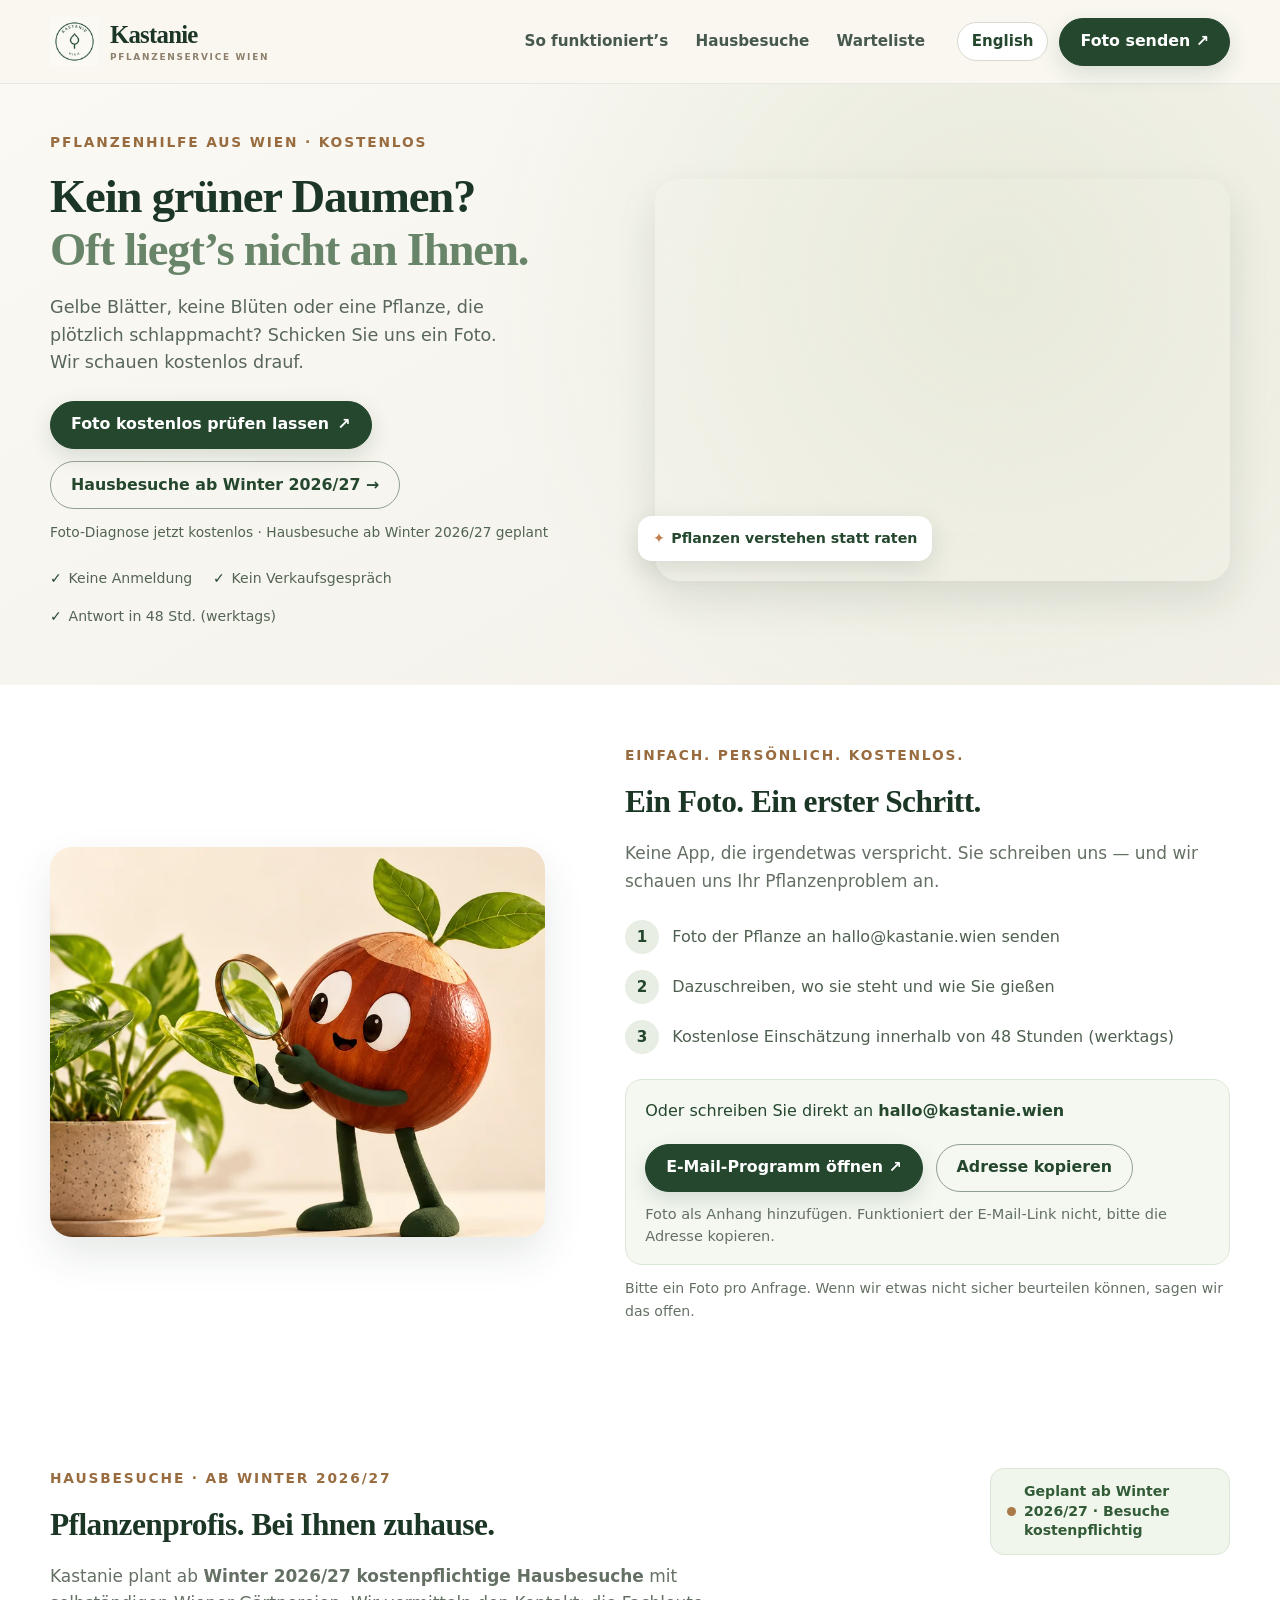
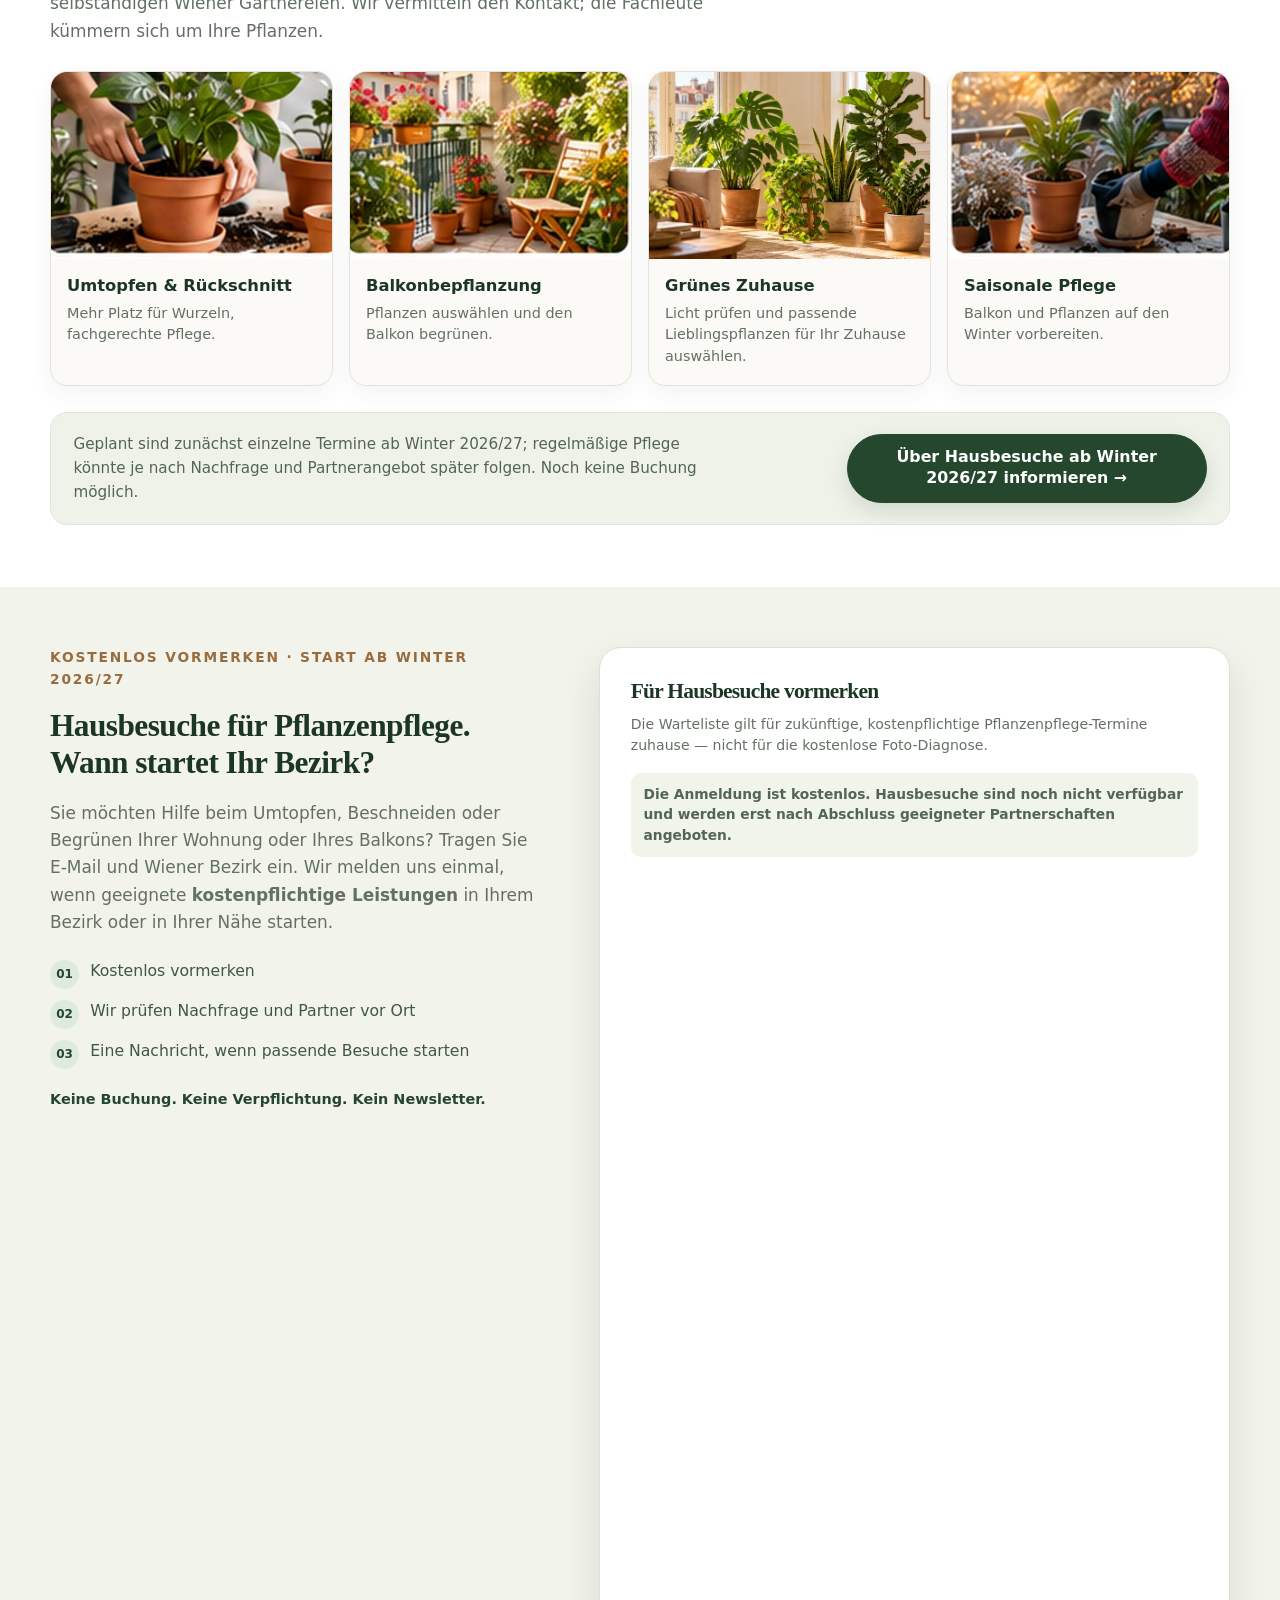
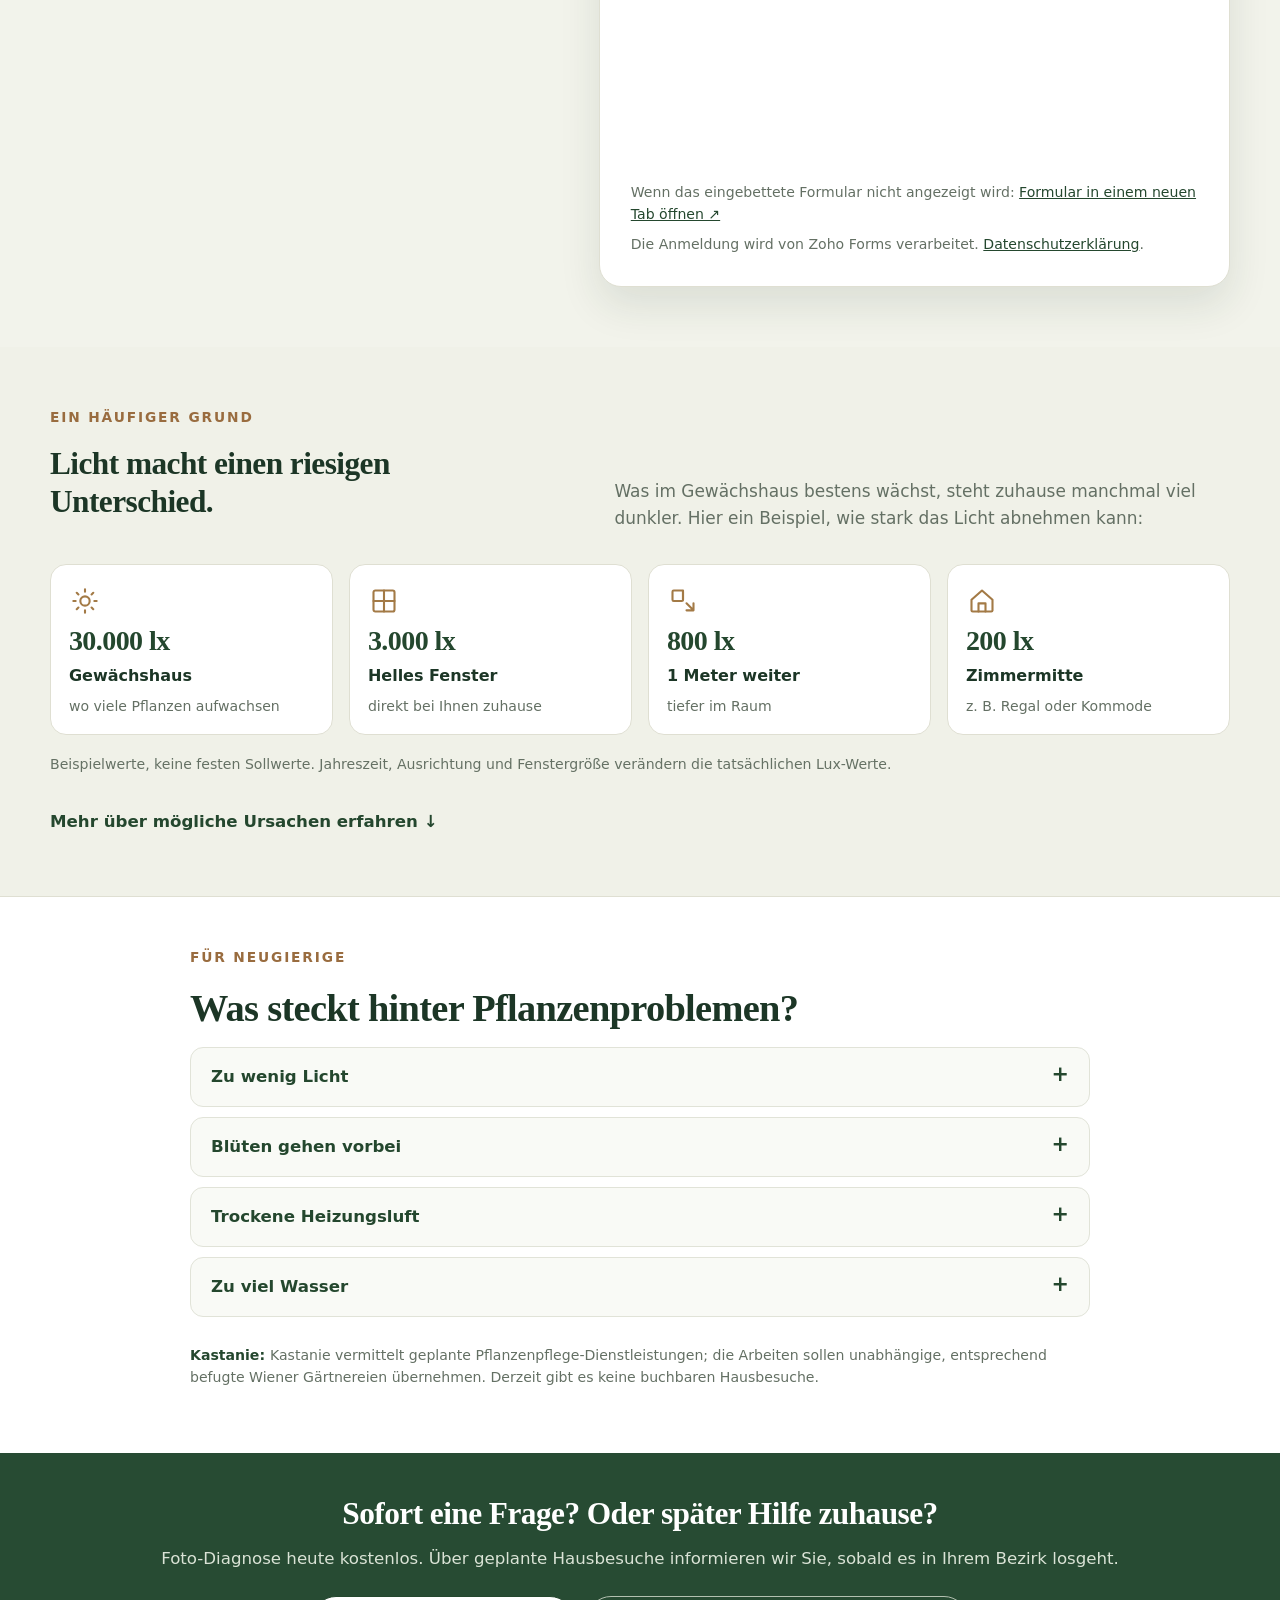
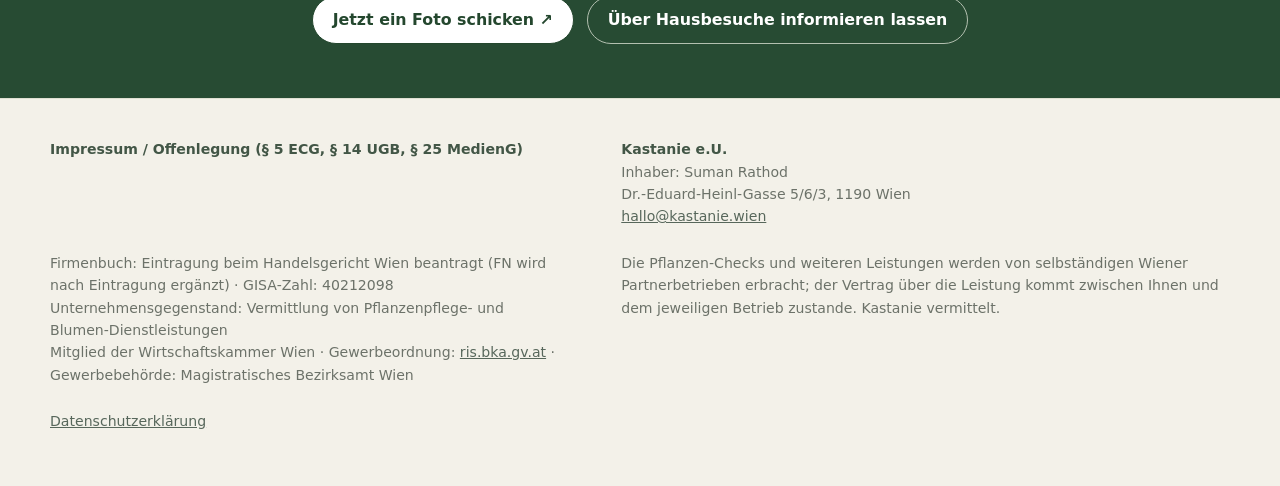
==== index.html @ 189d569b "winterplan updated design" ====
<!DOCTYPE html>

<html lang="de-AT"><head><meta charset="utf-8"/><meta content="width=device-width,initial-scale=1" name="viewport"/>
<title>Kastanie | Kostenlose Pflanzen-Foto-Diagnose in Wien</title><meta content="Pflanze macht Probleme? Schicken Sie uns ein Foto — wir helfen kostenlos weiter. Kastanie vermittelt künftig Pflanzenservices von Wiener Gärtnereien." name="description"/>
<link href="https://kastanie.wien/" rel="canonical"/>
<link href="https://kastanie.wien/" hreflang="de-AT" rel="alternate"/><link href="https://kastanie.wien/en.html" hreflang="en" rel="alternate"/>
<link href="https://kastanie.wien/en.html" hreflang="x-default" rel="alternate"/>
<link href="favicon.png" rel="icon" type="image/png"/><meta content="#24472e" name="theme-color"/>
<link as="image" href="img/peace-lily-hero.webp" rel="preload" type="image/webp"/>
<link href="assets/style.css" rel="stylesheet"/></head><body>
<a class="skip-link" href="#main">Zum Inhalt springen</a>
<header class="site-header"><div class="site-container header-inner">
<a aria-label="Kastanie" class="logo" href="index.html"><img alt="" height="49" src="mark.png" width="49"/><span class="logo-name">Kastanie<small>Pflanzenservice Wien</small></span></a>
<nav aria-label="Hauptnavigation" class="topnav"><a href="#ablauf">So funktioniert’s</a><a href="#hausbesuche">Hausbesuche</a><a href="#warteliste">Warteliste</a></nav>
<div class="header-end"><a aria-label="Switch language: English" class="language" href="en.html" hreflang="en" lang="en">English</a><a class="btn btn-primary header-cta" data-photo-cta="" href="#foto-kontakt">Foto senden ↗</a></div>
</div></header>
<main id="main">
<section aria-labelledby="main-heading" class="hero"><div class="site-container hero-grid">
<div><span class="eyebrow">Pflanzenhilfe aus Wien · Kostenlos</span><h1 id="main-heading">Kein grüner Daumen?<br/><em>Oft liegt’s nicht an Ihnen.</em></h1><p class="hero-lead">Gelbe Blätter, keine Blüten oder eine Pflanze, die plötzlich schlappmacht? Schicken Sie uns ein Foto. Wir schauen kostenlos drauf.</p>
<div class="cta-row"><a class="btn btn-primary" data-photo-cta="" href="#foto-kontakt">Foto kostenlos prüfen lassen <span aria-hidden="true">↗</span></a><a class="btn btn-outline" href="#hausbesuche">Hausbesuche ab Winter 2026/27 →</a></div><p class="hero-service-note">Foto-Diagnose jetzt kostenlos · Hausbesuche ab Winter 2026/27 geplant</p>
<ul class="trust"><li>Keine Anmeldung</li><li>Kein Verkaufsgespräch</li><li>Antwort in 48 Std. (werktags)</li></ul></div>
<div class="hero-photo"><picture><source media="(max-width:580px)" srcset="img/peace-lily-hero-mobile.webp"/><img alt="Kastanies 3D-Kastanienmaskottchen gießt ein blühendes Einblatt am hellen Wiener Fenster." decoding="async" fetchpriority="high" height="800" src="img/peace-lily-hero.webp" width="1600"/></picture><div class="image-tag">Pflanzen verstehen statt raten</div></div>
</div></section>
<section class="section diagnosis" id="ablauf"><div class="site-container diagnosis-grid">
<div class="diagnosis-photo"><img alt="3D-Kastanienmaskottchen betrachtet die Blätter einer Zimmerpflanze durch eine Lupe." decoding="async" height="622" loading="lazy" src="img/mascot-diagnosis-3d.webp" width="840"/></div>
<div><span class="eyebrow">Einfach. Persönlich. Kostenlos.</span><h2 class="section-title">Ein Foto. Ein erster Schritt.</h2><p class="section-lead">Keine App, die irgendetwas verspricht. Sie schreiben uns — und wir schauen uns Ihr Pflanzenproblem an.</p>
<div class="steps"><div class="step"><span class="step-num">1</span><p>Foto der Pflanze an hallo@kastanie.wien senden</p></div><div class="step"><span class="step-num">2</span><p>Dazuschreiben, wo sie steht und wie Sie gießen</p></div><div class="step"><span class="step-num">3</span><p>Kostenlose Einschätzung innerhalb von 48 Stunden (werktags)</p></div></div>
<div class="photo-contact-inline" id="foto-kontakt"><p class="photo-contact-text">Oder schreiben Sie direkt an <strong>hallo@kastanie.wien</strong></p><div class="cta-row"><a class="btn btn-primary" data-photo-cta="" href="#foto-kontakt">E-Mail-Programm öffnen ↗</a><button class="btn btn-outline" data-copy-email="" type="button">Adresse kopieren</button></div><p class="photo-contact-tip">Foto als Anhang hinzufügen. Funktioniert der E-Mail-Link nicht, bitte die Adresse kopieren.</p><p aria-live="polite" class="copy-feedback" data-copy-feedback="" role="status"></p></div><p class="diag-note">Bitte ein Foto pro Anfrage. Wenn wir etwas nicht sicher beurteilen können, sagen wir das offen.</p>
</div></div></section><section aria-labelledby="service-heading" class="section service-section" id="hausbesuche">
<div class="site-container">
<div class="service-heading-row">
<div class="service-intro"><span class="eyebrow">Hausbesuche · ab Winter 2026/27</span><h2 class="section-title" id="service-heading">Pflanzenprofis. Bei Ihnen zuhause.</h2><p class="section-lead">Kastanie plant ab <strong>Winter 2026/27 kostenpflichtige Hausbesuche</strong> mit selbständigen Wiener Gärtnereien. Wir vermitteln den Kontakt; die Fachleute kümmern sich um Ihre Pflanzen.</p></div>
<div class="service-status"><span aria-hidden="true" class="status-dot"></span>Geplant ab Winter 2026/27 · Besuche kostenpflichtig</div>
</div>
<div class="service-cards">
<article class="service-card"><img alt="Hände topfen eine gesunde Zimmerpflanze in einem Wohnraum um." decoding="async" height="416" loading="lazy" src="img/service-repotting.webp" width="640"/><div class="service-card-body"><h3>Umtopfen &amp; Rückschnitt</h3><p>Mehr Platz für Wurzeln, fachgerechte Pflege.</p></div></article><article class="service-card"><img alt="Begrünter Wiener Balkon mit Pflanzen und Sitzplatz." decoding="async" height="416" loading="lazy" src="img/service-balcony.webp" width="640"/><div class="service-card-body"><h3>Balkonbepflanzung</h3><p>Pflanzen auswählen und den Balkon begrünen.</p></div></article><article class="service-card"><img alt="Helles gemütliches Wohnzimmer mit Monstera, Pothos, Bogenhanf, Ficus lyrata und ZZ-Pflanze." decoding="async" height="416" loading="lazy" src="img/service-green-home.webp" width="640"/><div class="service-card-body"><h3>Grünes Zuhause</h3><p>Licht prüfen und passende Lieblingspflanzen für Ihr Zuhause auswählen.</p></div></article><article class="service-card"><img alt="Pflanzenpflege an einem herbstlichen Balkon." decoding="async" height="416" loading="lazy" src="img/service-winter-care.webp" width="640"/><div class="service-card-body"><h3>Saisonale Pflege</h3><p>Balkon und Pflanzen auf den Winter vorbereiten.</p></div></article></div><div class="service-foot"><p>Geplant sind zunächst einzelne Termine ab Winter 2026/27; regelmäßige Pflege könnte je nach Nachfrage und Partnerangebot später folgen. Noch keine Buchung möglich.</p><a class="btn btn-primary" href="#warteliste">Über Hausbesuche ab Winter 2026/27 informieren →</a></div></div></section><section class="section wait-section" id="warteliste"><div class="site-container wait-grid"><div class="wait-copy"><span class="eyebrow">Kostenlos vormerken · Start ab Winter 2026/27</span><h2 class="section-title">Hausbesuche für Pflanzenpflege. Wann startet Ihr Bezirk?</h2><p class="section-lead">Sie möchten Hilfe beim Umtopfen, Beschneiden oder Begrünen Ihrer Wohnung oder Ihres Balkons? Tragen Sie E-Mail und Wiener Bezirk ein. Wir melden uns einmal, wenn geeignete <strong>kostenpflichtige Leistungen</strong> in Ihrem Bezirk oder in Ihrer Nähe starten.</p><ol class="wait-steps"><li><span class="wait-step-number">01</span><span>Kostenlos vormerken</span></li><li><span class="wait-step-number">02</span><span>Wir prüfen Nachfrage und Partner vor Ort</span></li><li><span class="wait-step-number">03</span><span>Eine Nachricht, wenn passende Besuche starten</span></li></ol><p class="wait-no-spam">Keine Buchung. Keine Verpflichtung. Kein Newsletter.</p></div>
<div class="form-card"><h3>Für Hausbesuche vormerken</h3>
<div class="zoho-active" data-zoho-active="">
<p class="form-help">Die Warteliste gilt für zukünftige, kostenpflichtige Pflanzenpflege-Termine zuhause — nicht für die kostenlose Foto-Diagnose.</p>
<p class="form-note form-note-paid">Die Anmeldung ist kostenlos. Hausbesuche sind noch nicht verfügbar und werden erst nach Abschluss geeigneter Partnerschaften angeboten.</p><div class="zoho-iframe-shell" data-zoho-frame=""><iframe loading="lazy" referrerpolicy="strict-origin-when-cross-origin" src="https://forms.zohopublic.eu/hallokast1/form/KastanieWartelisteWien/formperma/Y16PPAMPomm_1EtuPi26yfxwoaAVOWhpRvHnIyIR1ns" style="width:100%;border:0;display:block;" title="Kastanie – Warteliste Wien"></iframe></div>
<p class="form-note">Wenn das eingebettete Formular nicht angezeigt wird: <a href="https://forms.zohopublic.eu/hallokast1/form/KastanieWartelisteWien/formperma/Y16PPAMPomm_1EtuPi26yfxwoaAVOWhpRvHnIyIR1ns" rel="noopener noreferrer" target="_blank">Formular in einem neuen Tab öffnen ↗</a></p>
<p class="form-note">Die Anmeldung wird von Zoho Forms verarbeitet. <a href="datenschutz.html">Datenschutzerklärung</a>.</p>
</div>
</div></div></section>
<section class="section light-section" id="licht"><div class="site-container"><div class="light-top"><div><span class="eyebrow">Ein häufiger Grund</span><h2 class="section-title">Licht macht einen riesigen Unterschied.</h2></div><p class="section-lead">Was im Gewächshaus bestens wächst, steht zuhause manchmal viel dunkler. Hier ein Beispiel, wie stark das Licht abnehmen kann:</p></div>
<div class="light-levels"><article class="light-level"><span aria-hidden="true" class="sun"><svg aria-hidden="true" fill="none" stroke="currentColor" stroke-linecap="round" stroke-linejoin="round" stroke-width="1.8" viewbox="0 0 24 24"><circle cx="12" cy="12" r="4"></circle><path d="M12 2v2m0 16v2M4.93 4.93l1.42 1.42m11.3 11.3 1.42 1.42M2 12h2m16 0h2M4.93 19.07l1.42-1.42m11.3-11.3 1.42-1.42"></path></svg></span><div class="level-num">30.000 lx</div><div class="level-name">Gewächshaus</div><p class="light-small">wo viele Pflanzen aufwachsen</p></article><article class="light-level"><span aria-hidden="true" class="sun"><svg aria-hidden="true" fill="none" stroke="currentColor" stroke-linecap="round" stroke-linejoin="round" stroke-width="1.8" viewbox="0 0 24 24"><rect height="18" rx="1.5" width="18" x="3" y="3"></rect><path d="M12 3v18M3 12h18"></path></svg></span><div class="level-num">3.000 lx</div><div class="level-name">Helles Fenster</div><p class="light-small">direkt bei Ihnen zuhause</p></article><article class="light-level"><span aria-hidden="true" class="sun"><svg aria-hidden="true" fill="none" stroke="currentColor" stroke-linecap="round" stroke-linejoin="round" stroke-width="1.8" viewbox="0 0 24 24"><rect height="9" rx="1" width="9" x="3" y="3"></rect><path d="M15 14l6 6m0-6v6h-6M12 3v8"></path></svg></span><div class="level-num">800 lx</div><div class="level-name">1 Meter weiter</div><p class="light-small">tiefer im Raum</p></article><article class="light-level"><span aria-hidden="true" class="sun"><svg aria-hidden="true" fill="none" stroke="currentColor" stroke-linecap="round" stroke-linejoin="round" stroke-width="1.8" viewbox="0 0 24 24"><path d="m3 11 9-8 9 8v9a1 1 0 0 1-1 1H4a1 1 0 0 1-1-1z"></path><path d="M9 21v-7h6v7"></path></svg></span><div class="level-num">200 lx</div><div class="level-name">Zimmermitte</div><p class="light-small">z. B. Regal oder Kommode</p></article></div><p class="explain">Beispielwerte, keine festen Sollwerte. Jahreszeit, Ausrichtung und Fenstergröße verändern die tatsächlichen Lux-Werte.</p><a class="light-more" href="#mehr">Mehr über mögliche Ursachen erfahren ↓</a></div></section>

<section class="more-section" id="mehr"><div class="site-container more-wrap"><span class="eyebrow">Für Neugierige</span><h2>Was steckt hinter Pflanzenproblemen?</h2><div class="accordions"><details><summary>Zu wenig Licht</summary><p>Unser Auge gleicht große Helligkeitsunterschiede aus. Pflanzen nicht. Schon etwas mehr Nähe zum Fenster kann helfen.</p></details><details><summary>Blüten gehen vorbei</summary><p>Pflanzen werden für den Verkauf oft bei optimalem Licht und guter Pflege kultiviert. Zuhause fehlen diese Bedingungen manchmal.</p></details><details><summary>Trockene Heizungsluft</summary><p>Warme, trockene Winterluft setzt empfindlichen Zimmerpflanzen zu. Abstand zur Heizung kann sinnvoll sein.</p></details><details><summary>Zu viel Wasser</summary><p>Weniger Wachstum bedeutet oft auch weniger Wasserbedarf. Prüfen Sie die Erde, statt nur nach Kalender zu gießen.</p></details></div><div class="about"><strong>Kastanie: </strong>Kastanie vermittelt geplante Pflanzenpflege-Dienstleistungen; die Arbeiten sollen unabhängige, entsprechend befugte Wiener Gärtnereien übernehmen. Derzeit gibt es keine buchbaren Hausbesuche.</div></div></section>
<section class="bottom-cta"><div class="site-container"><h2>Sofort eine Frage? Oder später Hilfe zuhause?</h2><p>Foto-Diagnose heute kostenlos. Über geplante Hausbesuche informieren wir Sie, sobald es in Ihrem Bezirk losgeht.</p><div class="cta-row"><a class="btn btn-light" data-photo-cta="" href="#foto-kontakt">Jetzt ein Foto schicken ↗</a><a class="btn btn-outline" href="#warteliste">Über Hausbesuche informieren lassen</a></div></div></section>
</main>
<dialog aria-describedby="photo-dialog-description" aria-labelledby="photo-dialog-title" class="photo-dialog" data-copy-failure="Bitte markieren und kopieren Sie die E-Mail-Adresse oben." data-copy-success="Adresse kopiert — bitte in Ihr E-Mail-Programm einfügen." id="photo-dialog">
<div class="photo-dialog-head">
<h2 id="photo-dialog-title">Pflanzenfoto senden</h2>
<button aria-label="Schließen" class="dialog-close" data-close-photo="" type="button">×</button>
</div>
<p id="photo-dialog-description">Schicken Sie uns ein Foto Ihrer Pflanze. Beschreiben Sie kurz, wo sie steht, wie oft Sie gießen und seit wann das Problem besteht.</p>
<div class="email-address"><span>hallo@kastanie.wien</span></div>
<div class="dialog-actions">
<a class="btn btn-primary" href="mailto:hallo@kastanie.wien?subject=Pflanzen-Foto-Diagnose&amp;body=Hallo%20Kastanie!%0A%0AHier%20ist%20ein%20Foto%20meiner%20Pflanze.%0A%0AStandort:%0AGie%C3%9Fverhalten:%0AProblem%20seit:%0A">E-Mail-Programm öffnen ↗</a>
<button class="btn btn-outline" data-copy-email="" type="button">Adresse kopieren</button>
</div>
<p aria-live="polite" class="copy-feedback" data-copy-feedback="" role="status"></p>
<p class="photo-dialog-note">Bitte fügen Sie das Foto selbst als Anhang hinzu. Wenn sich kein E-Mail-Programm öffnet, kopieren Sie die Adresse und schreiben Sie uns über Ihren gewohnten E-Mail-Dienst.</p>
</dialog>
<footer class="foot" id="impressum">
<div class="wrap">
<p><strong>Impressum / Offenlegung (§ 5 ECG, § 14 UGB, § 25 MedienG)</strong></p>
<p><strong>Kastanie e.U.</strong><br/>
    Inhaber: Suman Rathod<br>
    Dr.-Eduard-Heinl-Gasse 5/6/3, 1190 Wien<br/>
<a href="mailto:hallo@kastanie.wien">hallo@kastanie.wien</a></br></p>
<p>Firmenbuch: Eintragung beim Handelsgericht Wien beantragt (FN wird nach Eintragung ergänzt) · GISA-Zahl: 40212098<br/>
    Unternehmensgegenstand: Vermittlung von Pflanzenpflege- und Blumen-Dienstleistungen<br/>
    Mitglied der Wirtschaftskammer Wien · Gewerbeordnung: <a href="https://www.ris.bka.gv.at" rel="noopener">ris.bka.gv.at</a> · Gewerbebehörde: Magistratisches Bezirksamt Wien</p>
<p>Die Pflanzen-Checks und weiteren Leistungen werden von selbständigen Wiener Partnerbetrieben erbracht; der Vertrag über die Leistung kommt zwischen Ihnen und dem jeweiligen Betrieb zustande. Kastanie vermittelt.</p>
<p><a href="datenschutz.html">Datenschutzerklärung</a></p>
</div>
</footer>
<script defer="" src="assets/site.js"></script></body></html>
---- assets/style.css ----
/* Kastanie: purposeful, lightweight bilingual landing page */
:root{--paper:#f9f7f0;--cream:#f1eee4;--forest:#24472e;--dark:#1c3626;--ink:#29362b;--muted:#647064;--rust:#c78b52;--line:#dfdfd2;--soft:#e9eedd;--white:#fff;--radius:22px;--shadow:0 18px 42px rgba(31,57,38,.11)}
*{box-sizing:border-box}html{scroll-behavior:smooth;-webkit-text-size-adjust:100%}body{margin:0;background:var(--paper);color:var(--ink);font-family:system-ui,-apple-system,"Segoe UI",sans-serif;line-height:1.57;font-size:16px;-webkit-font-smoothing:antialiased}img{display:block;max-width:100%;height:auto}a{color:var(--forest)}button,input,select{font:inherit}button{cursor:pointer}h1,h2,h3{font-family:Georgia,'Times New Roman',serif;color:var(--dark);line-height:1.11;letter-spacing:-.035em;font-weight:600;margin:0}h1{font-size:clamp(2.7rem,5vw,4.75rem)}h2{font-size:clamp(2.05rem,3.15vw,3.05rem)}h3{font-size:1.28rem}p{margin:0 0 1rem}.site-container{width:min(1180px,calc(100% - 48px));margin:auto}.content-narrow{max-width:760px}.eyebrow{display:block;color:#996c3f;font-size:.77rem;font-weight:800;text-transform:uppercase;letter-spacing:.17em;margin-bottom:1rem}.soft-text{color:var(--muted)}.large-text{font-size:1.15rem;line-height:1.6}.mini{font-size:.85rem;color:var(--muted)}.quiet-highlight{font-weight:700;color:var(--forest)}
.site-header{position:sticky;top:0;z-index:30;background:rgba(249,247,240,.96);backdrop-filter:blur(18px);border-bottom:1px solid rgba(36,71,46,.08)}.header-inner{height:83px;display:flex;align-items:center;gap:2rem;justify-content:space-between}.logo{display:flex;gap:.68rem;align-items:center;text-decoration:none;flex-shrink:0}.logo img{width:49px;height:49px;object-fit:contain}.logo-name{font:600 1.55rem Georgia,serif;color:var(--dark);letter-spacing:-.03em}.logo-name small{display:block;font:700 .56rem system-ui,sans-serif;text-transform:uppercase;letter-spacing:.19em;color:#8d806c;margin-top:3px}.topnav{display:flex;gap:1.7rem;align-items:center;margin-left:auto}.topnav a{text-decoration:none;color:#47594c;font-size:.88rem;font-weight:650}.topnav a:hover{text-decoration:underline}.header-end{display:flex;align-items:center;gap:.7rem}.language{border:1px solid #d9d9cf;background:#fff;border-radius:999px;text-decoration:none;font-size:.86rem;min-height:39px;display:inline-flex;align-items:center;padding:0 .86rem;color:var(--forest);font-weight:700}.header-cta{font-size:.84rem;min-height:39px;padding:.52rem 1.03rem}
.btn{border-radius:999px;display:inline-flex;align-items:center;justify-content:center;text-decoration:none;font-weight:750;border:1px solid var(--forest);gap:.52rem;min-height:54px;padding:.88rem 1.46rem;transition:background .16s ease,transform .16s ease,color .16s ease}.btn:hover{transform:translateY(-2px)}.btn-primary{background:var(--forest);color:#fff;box-shadow:0 8px 21px rgba(36,71,46,.15)}.btn-primary:hover{background:#173620;color:#fff}.btn-light{background:#fff;color:var(--forest)}.btn-light:hover{background:var(--soft)}.btn-outline{background:transparent;color:var(--forest);border-color:#91a08e}.btn-outline:hover{background:#e9eee4}.cta-row{display:flex;gap:.8rem;flex-wrap:wrap;align-items:center}
.hero{padding:53px 0 68px;overflow:hidden;background:radial-gradient(circle at 78% 32%,#e8eadb 0%,transparent 48%),linear-gradient(150deg,#faf9f4,#f2f0e8)}.hero-grid{display:grid;grid-template-columns:1fr 1.09fr;gap:4.3rem;align-items:center}.hero h1{max-width:610px}.hero h1 em{font-style:normal;color:#698569}.hero-lead{font-size:1.16rem;color:#58665b;max-width:495px;margin:1.35rem 0 1.7rem;line-height:1.65}.trust{display:flex;flex-wrap:wrap;gap:1rem 1.3rem;margin:1.45rem 0 0;padding:0;list-style:none;font-size:.88rem;color:#546454}.trust li::before{content:'✓';font-weight:800;color:var(--forest);margin-right:.42rem}.hero-photo{position:relative}.hero-photo img{width:100%;aspect-ratio:1.15;object-fit:cover;object-position:64% center;border-radius:24px;box-shadow:var(--shadow)}.image-tag{position:absolute;bottom:20px;left:-17px;max-width:295px;border-radius:14px;padding:11px 15px;background:#fff;color:var(--forest);box-shadow:0 8px 24px rgba(31,57,38,.13);font-weight:750;font-size:.89rem}.image-tag::before{content:'✦';color:#c0804f;margin-right:.4rem}
.section{padding:72px 0;scroll-margin-top:90px}.section-title{max-width:670px;margin-bottom:1.2rem}.section-lead{max-width:710px;color:var(--muted);font-size:1.08rem}.diagnosis{background:#fff}.diagnosis-grid{display:grid;grid-template-columns:.9fr 1.1fr;align-items:center;gap:5rem}.diagnosis-photo img{width:100%;aspect-ratio:1.27;object-fit:cover;border-radius:22px;box-shadow:var(--shadow)}.steps{margin:1.55rem 0;display:grid;gap:1rem}.step{display:flex;align-items:flex-start;gap:.83rem}.step-num{width:34px;height:34px;flex:0 0 34px;border-radius:50%;background:#e8eee3;color:var(--forest);display:flex;justify-content:center;align-items:center;font-size:.95rem;font-weight:800}.step p{margin:4px 0 0;color:#4f6050}.diagnosis .cta-row{margin-top:1.3rem}.diag-note{margin-top:.75rem;color:var(--muted);font-size:.87rem}
.light-section{background:#f0f1e8}.light-top{display:grid;grid-template-columns:.9fr 1.1fr;gap:3.8rem;align-items:end}.light-top .section-title{margin-bottom:.75rem}.light-top .section-lead{margin:0}.light-levels{display:grid;grid-template-columns:repeat(4,minmax(0,1fr));gap:1rem;margin-top:2rem}.light-level{background:#fff;border:1px solid #dfdfd2;border-radius:16px;padding:1.22rem 1.12rem 1.05rem;min-width:0}.light-level .sun{font-size:1.3rem;color:#af8449;display:block;margin-bottom:.5rem}.level-num{font:600 clamp(1.15rem,2.3vw,1.75rem) Georgia,serif;letter-spacing:-.02em;color:var(--forest)}.level-name{font-weight:800;color:var(--dark);font-size:.94rem;margin-top:.4rem}.light-small{font-size:.82rem;color:var(--muted);margin:.38rem 0 0}.explain{margin-top:1.15rem;font-size:.88rem;color:#657164}.light-more{margin-top:1.1rem;color:var(--forest);font-weight:750;text-decoration:none;display:inline-block}.light-more:hover{text-decoration:underline}
.wait-section{background:var(--paper)}.wait-grid{display:grid;grid-template-columns:.9fr 1.1fr;gap:4.2rem;align-items:center}.wait-copy .section-title{margin-bottom:1.1rem}.no-spam{display:flex;gap:.68rem;align-items:flex-start;margin-top:1.5rem;color:var(--forest);font-size:.91rem;font-weight:650}.no-spam span{font-size:1.4rem;line-height:1}.form-card{padding:31px;background:#fff;border:1px solid var(--line);border-radius:22px;box-shadow:var(--shadow)}.form-card h3{font:600 1.34rem Georgia,serif;margin-bottom:1.35rem}.field{margin-bottom:1.05rem}.field label{display:block;font-size:.87rem;font-weight:750;color:#354c39;margin-bottom:.35rem}.field input,.field select{width:100%;height:49px;border:1px solid #cbd4c7;border-radius:10px;background:#fff;padding:0 13px;color:var(--ink)}.field input:focus,.field select:focus{outline:2px solid #658c6c;outline-offset:2px}.form-row{display:grid;grid-template-columns:1fr 1fr;gap:.75rem}.form-card .btn{width:100%;margin-top:.5rem}.form-note{font-size:.79rem;color:var(--muted);line-height:1.5;margin-top:.85rem;margin-bottom:0}.form-note a{color:var(--forest)}
.more-section{padding:50px 0 64px;background:#fff;border-top:1px solid var(--line)}.more-wrap{max-width:900px;margin:0 auto}.more-section h2{font-size:clamp(1.8rem,3vw,2.5rem);margin-bottom:1rem}.accordions{display:grid;gap:.6rem}.accordions details{border:1px solid #e1e3d8;border-radius:13px;background:#f9faf6}.accordions summary{cursor:pointer;padding:1rem 1.25rem;font-weight:750;color:var(--forest);list-style:none;display:flex;justify-content:space-between;gap:1rem}.accordions summary::after{content:'+';font-size:1.3rem;line-height:1}.accordions details[open] summary::after{content:'−'}.accordions summary::-webkit-details-marker{display:none}.accordions details p{padding:0 1.25rem 1.15rem;color:var(--muted);margin:0}.about{margin-top:1.65rem;color:var(--muted);font-size:.94rem}.about strong{color:var(--forest)}.bottom-cta{text-align:center;padding:42px 0 54px;background:#274b33;color:#fff}.bottom-cta h2{color:#fff;font-size:clamp(1.8rem,2.8vw,2.8rem)}.bottom-cta p{color:#dae3d6;margin:.85rem 0 1.5rem}.bottom-cta .cta-row{justify-content:center}.bottom-cta .btn-light{background:#fff;color:var(--forest)}.bottom-cta .btn-outline{color:#fff;border-color:#b3c0b0}
.foot{background:#f3f1e9;border-top:1px solid var(--line);padding:35px 0 50px;color:#6c7269;font-size:.78rem}.foot .wrap{width:min(1180px,calc(100% - 48px));margin:auto;display:grid;grid-template-columns:1fr 1.2fr;gap:1rem 4rem}.foot p{margin:.25rem 0}.foot a{color:#57675b}.foot strong{color:#425646}.legal-min{font-size:.76rem;color:#667164}.foot-main{grid-column:1/-1}
.skip-link{position:absolute;left:-9999px;top:8px;background:#fff;padding:10px 15px;z-index:50}.skip-link:focus{left:8px}
@media(max-width:1050px){.hero-grid{gap:2.1rem}.diagnosis-grid{gap:2.5rem}.wait-grid{gap:2.4rem}.topnav{gap:.8rem}}
@media(max-width:780px){.topnav{display:none}.hero-grid,.diagnosis-grid,.light-top,.wait-grid{grid-template-columns:1fr}.hero{padding:38px 0 52px}.hero h1{font-size:clamp(2.45rem,7vw,3.65rem)}.hero-photo{max-width:700px}.hero-photo img{aspect-ratio:1.4}.image-tag{left:14px}.diagnosis-photo{max-width:720px}.diagnosis-grid{gap:2.2rem}.light-top{gap:.2rem}.wait-grid{gap:1.3rem}.section{padding:57px 0}.light-levels{grid-template-columns:repeat(2,minmax(0,1fr))}.foot .wrap{grid-template-columns:1fr}}
@media(max-width:520px){.site-container{width:calc(100% - 32px)}.header-inner{height:71px}.logo img{width:42px;height:42px}.logo-name{font-size:1.42rem}.logo-name small{font-size:.46rem}.header-cta{display:none}.header-end{gap:.3rem}.hero-lead{font-size:1.07rem}.hero-photo img{aspect-ratio:1.06}.hero .btn{width:100%}.hero .cta-row{display:grid}.trust{gap:.55rem}.image-tag{font-size:.75rem;bottom:13px;max-width:220px;padding:8px 10px}.light-level{padding:1rem .85rem}.level-num{font-size:1.38rem}.form-card{padding:22px}.form-row{grid-template-columns:1fr}.bottom-cta .cta-row{display:grid;padding:0 20px}.bottom-cta .btn{width:100%}.section{padding:46px 0}}
@media(prefers-reduced-motion:reduce){html{scroll-behavior:auto}.btn{transition:none}.btn:hover{transform:none}}

/* Zoho Forms integration: the provider owns fields and consent capture. */
.zoho-active[hidden],.zoho-pending[hidden]{display:none!important}
.form-help{font-size:.91rem;color:var(--muted);line-height:1.5;margin:-.35rem 0 1.05rem}
.zoho-iframe-shell{width:100%;min-height:900px;border-radius:14px;overflow:hidden;background:#fff}
.zoho-iframe-shell iframe{display:block;border:0;width:100%;height:900px;min-height:900px;background:#fff}
.zoho-active .form-note{margin-top:.6rem}
@media(max-width:780px){.zoho-iframe-shell{min-height:1080px}.zoho-iframe-shell iframe{height:1080px;min-height:1080px}}

/* 2026-10: clearer type scale + reliable photo contact flow. */
:root{--type-body:1.04rem;--type-h1:clamp(2.2rem,3.65vw,3.5rem);--type-h2:clamp(1.7rem,2.45vw,2.35rem)}
body{font-size:var(--type-body);line-height:1.59}
h1{font-size:var(--type-h1);line-height:1.13;letter-spacing:-.026em}
h2{font-size:var(--type-h2);line-height:1.2;letter-spacing:-.018em}
h3{font-size:1.24rem;line-height:1.26}
.topnav a{font-size:.95rem}.language{font-size:.94rem}
.eyebrow{font-size:.86rem;letter-spacing:.135em;font-weight:750}
.hero{padding:48px 0 58px}
.hero-grid{gap:3.25rem;grid-template-columns:1fr 1.04fr}
.hero h1{max-width:560px}
.hero-lead{font-size:1.1rem;line-height:1.56;margin:1.18rem 0 1.5rem;max-width:470px}
.hero-photo img{aspect-ratio:1.43;object-position:66% center}
.header-cta{font-size:.91rem}
.btn{font-size:.99rem;line-height:1.32;min-height:48px;padding:.78rem 1.25rem}
.trust,.no-spam,.light-small,.explain,.diag-note,.form-note,.form-help,.about,.foot,.legal-min,.mini{font-size:max(.88rem, 14px)}
.section{padding:60px 0}
.section-lead{font-size:1.06rem;line-height:1.62}
.light-level .level-name,.step p{font-size:1rem}
.light-more,.topnav a{font-weight:650}
.bottom-cta h2{font-size:var(--type-h2)}
.photo-contact-inline{scroll-margin-top:115px;padding:1.12rem 1.2rem;background:#f5f8f1;border:1px solid #dbe7d8;border-radius:17px;margin-top:1.3rem}
.photo-contact-text{margin:0 0:.75rem;color:var(--forest);font-size:1rem;overflow-wrap:anywhere}
.photo-contact-inline .btn{min-height:44px}
.photo-contact-tip{font-size:.91rem;line-height:1.5;color:var(--muted);margin:.7rem 0 0}
.copy-feedback{font-size:.93rem;font-weight:650;color:var(--forest);margin:.55rem 0 0;min-height:0}
.copy-feedback:empty{display:none}
.photo-dialog{width:min(92vw,520px);max-height:calc(100dvh - 30px);overflow-y:auto;padding:1.65rem;border:1px solid #d4e0d0;border-radius:22px;background:#fff;box-shadow:0 25px 80px rgba(22,49,31,.25);color:var(--ink)}
.photo-dialog::backdrop{background:rgba(20,39,25,.58);backdrop-filter:blur(2px)}
.photo-dialog-head{display:flex;justify-content:space-between;align-items:flex-start;gap:1rem}
.photo-dialog h2{font-size:clamp(1.55rem,2.8vw,2rem);line-height:1.2;margin:0 0 .7rem}
.dialog-close{border:1px solid #dce3d9;background:#f5f6f1;border-radius:50%;font-size:1.6rem;width:40px;height:40px;flex-shrink:0;color:var(--forest);cursor:pointer;line-height:1}
.photo-dialog p{color:var(--muted);line-height:1.54}
.email-address{background:#f2f6ee;border:1px solid #dce6d8;border-radius:12px;padding:.9rem 1rem;margin:1rem 0;font-size:1.12rem;font-weight:700;color:var(--forest);overflow-wrap:anywhere}
.dialog-actions{display:flex;flex-wrap:wrap;gap:.7rem}
.photo-dialog .photo-dialog-note{font-size:.91rem;margin:.95rem 0 0}
button:focus-visible,a:focus-visible{outline:3px solid #c8874a;outline-offset:3px}
@media(max-width:780px){.hero-grid{grid-template-columns:1fr;gap:2rem}.hero h1{font-size:clamp(2.1rem,5.6vw,3rem)}.hero-photo img{aspect-ratio:1.45;object-position:60% center}.section{padding:50px 0}}
@media(max-width:520px){.hero h1{font-size:clamp(2rem,8vw,2.5rem);line-height:1.15}.hero{padding:32px 0 42px}.hero-lead{font-size:1.04rem}.hero-photo img{aspect-ratio:1.13;object-position:65% center}.eyebrow{font-size:.79rem}.dialog-actions{display:grid}.dialog-actions .btn{width:100%}.photo-dialog{padding:1.2rem}.photo-contact-inline{padding:.95rem}.photo-contact-inline .cta-row{display:grid}.photo-contact-inline .btn{width:100%}.section{padding:44px 0}}

/* Audit polish: consistent line icons for the light gradient. */
.light-level .sun{display:inline-flex;align-items:center;justify-content:center;width:32px;height:32px;margin-bottom:.5rem;color:#a37a46;}
.light-level .sun svg{display:block;width:28px;height:28px;}
/* The two public Zoho iframes and their direct links render without client JavaScript. */
.zoho-iframe-shell{background:#fff;}
.zoho-iframe-shell iframe{border:0;}


/* 2026-10-19: explain the planned paid service and make the waiting-list value clear. */
.hero-service-note{font-size:.86rem;color:#516451;margin:.8rem 0 .25rem;line-height:1.55;max-width:520px}
.service-section{background:#fff;scroll-margin-top:90px;padding:70px 0 62px}
.service-heading-row{display:flex;justify-content:space-between;align-items:flex-start;gap:2rem;margin-bottom:1.6rem}
.service-intro{max-width:740px}.service-intro .section-lead{margin-bottom:0}
.service-status{display:flex;align-items:center;gap:.5rem;flex:0 1 240px;min-width:200px;border:1px solid #dce6d6;border-radius:14px;background:#f1f6ec;color:#325b37;padding:.8rem 1rem;font-size:.88rem;line-height:1.4;font-weight:700}
.status-dot{width:9px;height:9px;flex:0 0 9px;border-radius:50%;background:#a97948}
.service-cards{display:grid;grid-template-columns:repeat(4,minmax(0,1fr));gap:1rem}
.service-card{background:#fbfaf6;border:1px solid #e5e4da;border-radius:17px;overflow:hidden;min-width:0;box-shadow:0 8px 22px rgba(31,57,38,.055)}
.service-card img{width:100%;aspect-ratio:1.5;object-fit:cover;background:#e8e9df}
.service-card-body{padding:1rem 1rem 1.12rem}
.service-card h3{font:750 1.02rem/1.35 system-ui,-apple-system,'Segoe UI',sans-serif;letter-spacing:0;margin:0 0 .35rem;color:var(--dark)}
.service-card p{font-size:.9rem;line-height:1.49;color:var(--muted);margin:0}
.service-foot{margin-top:1.6rem;padding:1.2rem 1.4rem;display:flex;align-items:center;justify-content:space-between;gap:1.5rem;background:#eff2e9;border:1px solid #e0e6d8;border-radius:17px}
.service-foot p{max-width:650px;font-size:.95rem;color:#536553;margin:0;line-height:1.6}
.service-foot .btn{flex:0 0 auto;max-width:360px;text-align:center}
.wait-section{background:#f2f3eb;scroll-margin-top:90px}
.wait-grid{grid-template-columns:.88fr 1.12fr;align-items:start;gap:3.3rem}
.wait-copy .section-lead{max-width:600px}
.wait-steps{padding:0;margin:1.45rem 0 0;display:grid;gap:.7rem;list-style:none}
.wait-steps li{display:flex;align-items:flex-start;gap:.7rem;line-height:1.45;font-size:.98rem;color:#405747}
.wait-step-number{display:inline-flex;align-items:center;justify-content:center;background:#deeadc;color:var(--forest);width:29px;height:29px;flex:0 0 29px;border-radius:50%;font-size:.75rem;font-weight:800}
.wait-no-spam{margin:1.15rem 0 0;color:var(--forest);font-weight:750;font-size:.9rem}
.form-card h3{margin-bottom:.65rem}.form-card .form-help{margin:0 0 1rem}
.form-note-paid{margin:0 0 1rem!important;padding:.7rem .8rem;border-radius:10px;background:#f0f4eb;color:#526653;font-weight:600;font-size:.86rem}
@media(max-width:1000px){.service-cards{grid-template-columns:repeat(2,minmax(0,1fr))}.service-heading-row{flex-direction:column;gap:.9rem}.service-status{flex:none;min-width:0}.service-foot{align-items:flex-start;flex-direction:column}.wait-grid{gap:1.5rem}}
@media(max-width:780px){.service-section{padding:52px 0}.service-cards{gap:.75rem}.wait-grid{grid-template-columns:1fr}}
@media(max-width:520px){.service-cards{grid-template-columns:repeat(2,minmax(0,1fr))}.service-card-body{padding:.8rem .75rem}.service-card h3{font-size:.91rem}.service-card p{font-size:.82rem}.service-section{padding:45px 0}.service-foot{padding:1rem}.service-foot .btn{width:100%;font-size:.9rem}.wait-steps li{font-size:.93rem}.hero-service-note{font-size:.83rem}}
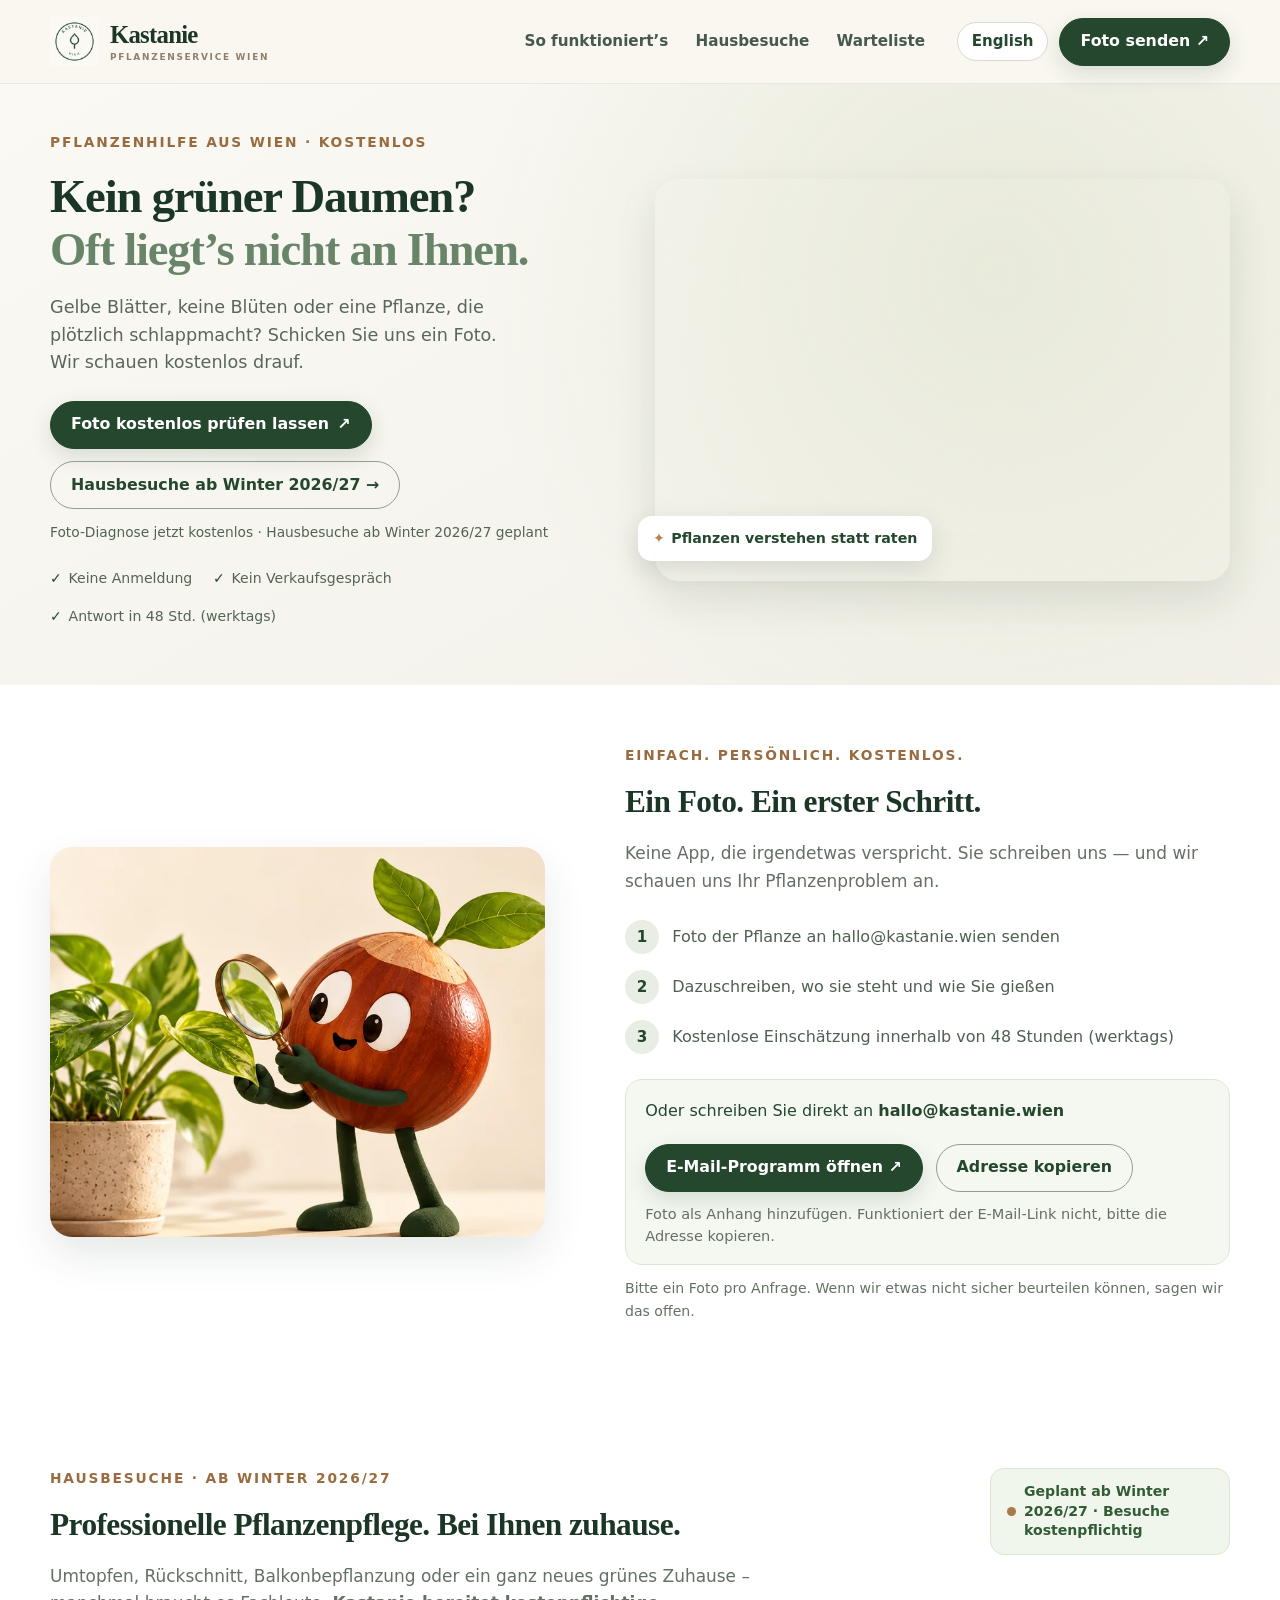
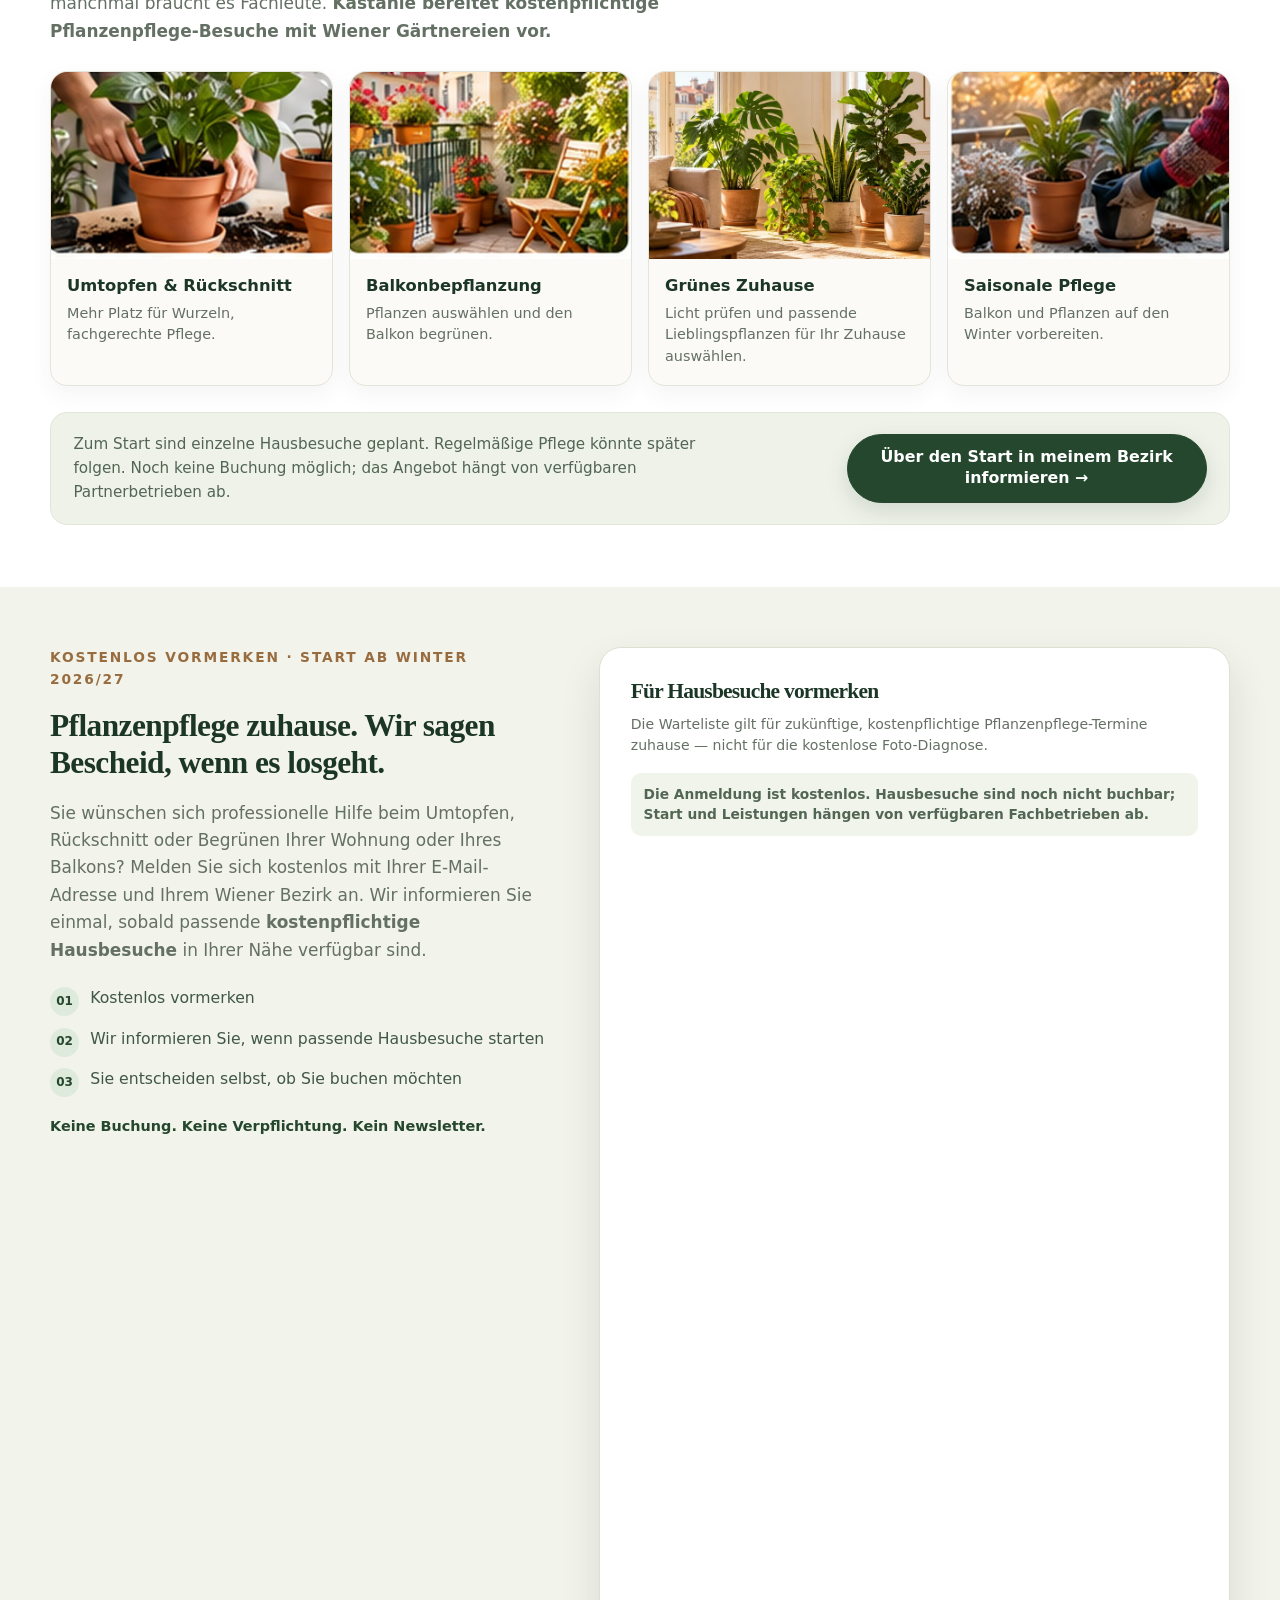
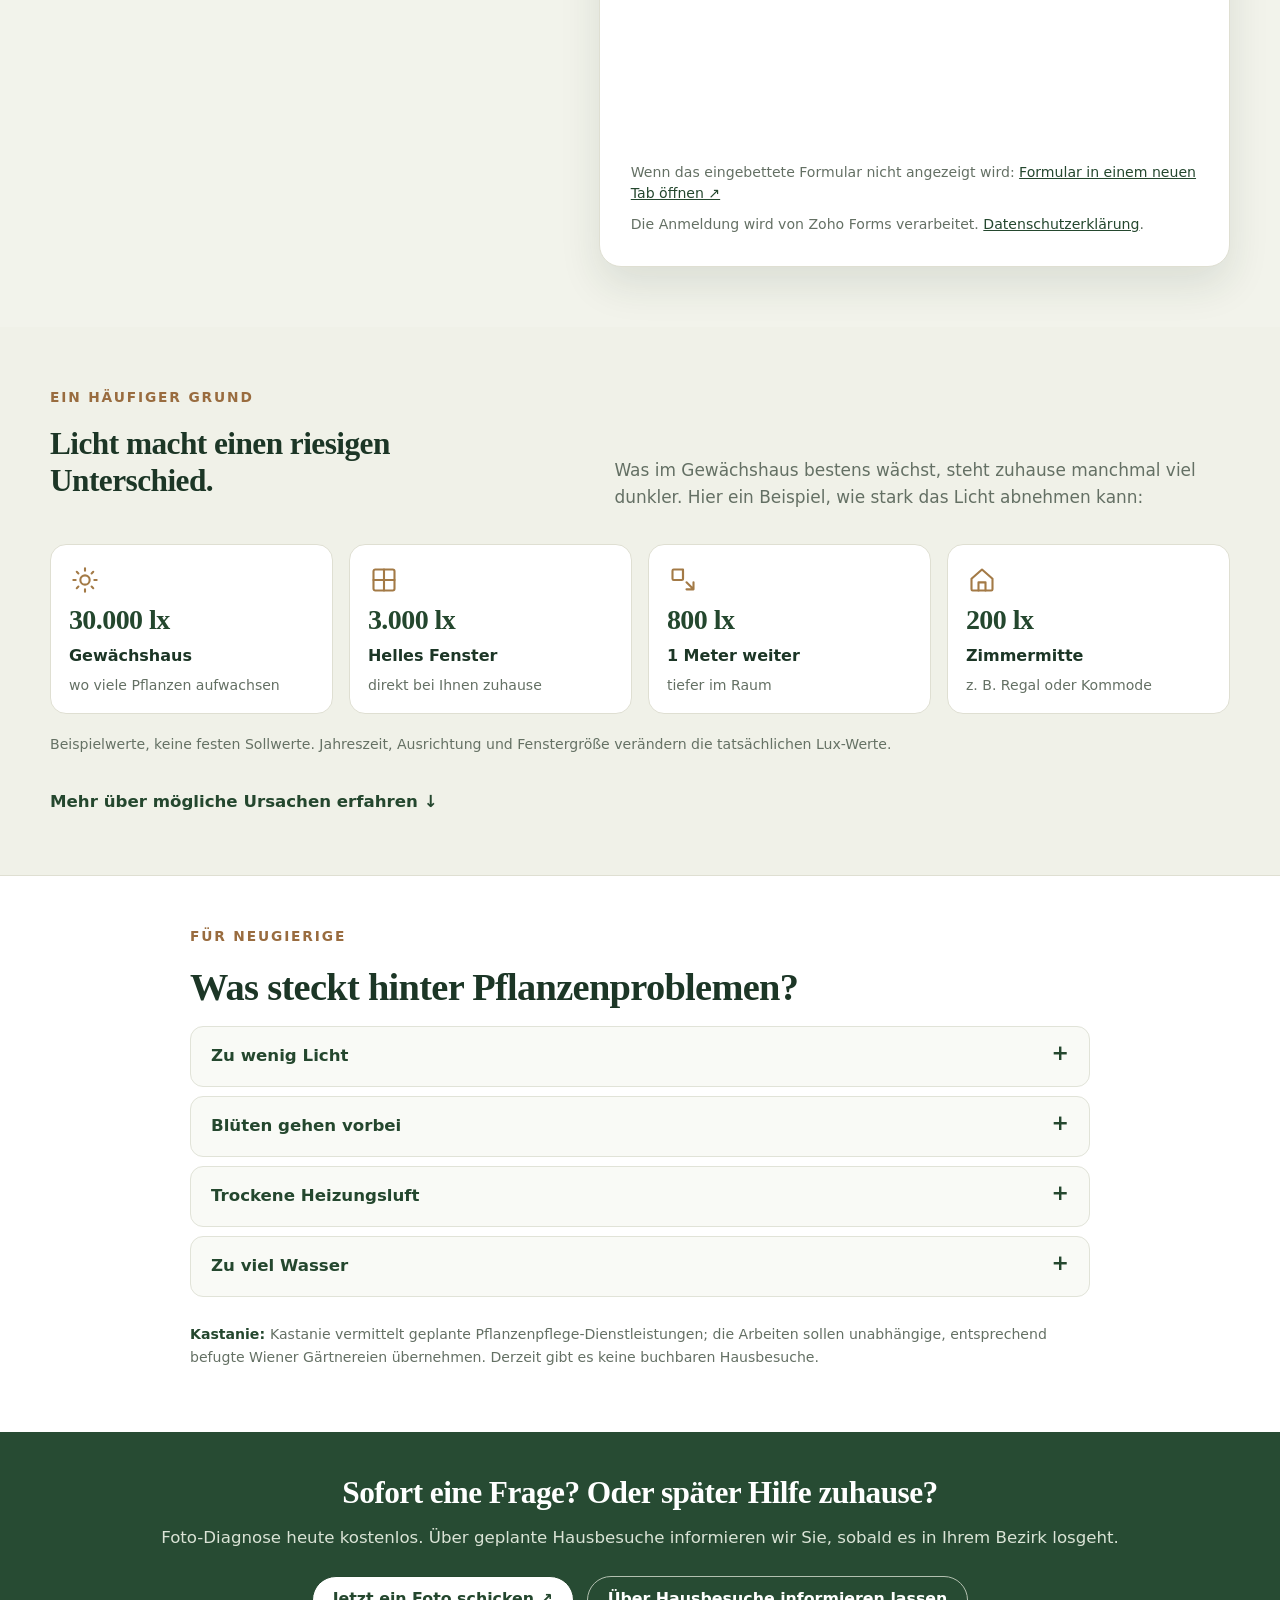
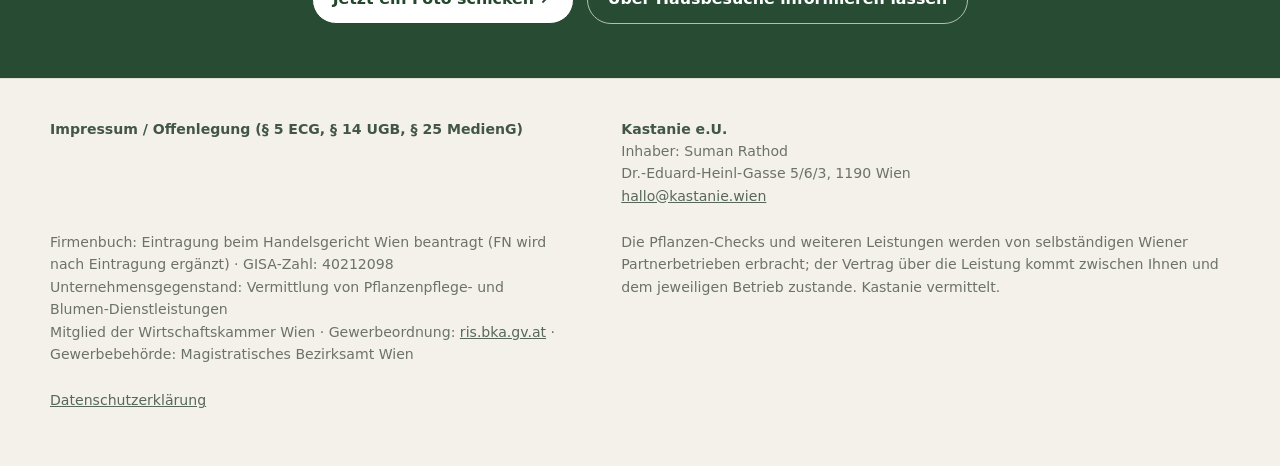
==== commit 68ba700c: "customer focussed wording" ====
--- a/index.html
+++ b/index.html
@@ -29,15 +29,15 @@
 </div></div></section><section aria-labelledby="service-heading" class="section service-section" id="hausbesuche">
 <div class="site-container">
 <div class="service-heading-row">
-<div class="service-intro"><span class="eyebrow">Hausbesuche · ab Winter 2026/27</span><h2 class="section-title" id="service-heading">Pflanzenprofis. Bei Ihnen zuhause.</h2><p class="section-lead">Kastanie plant ab <strong>Winter 2026/27 kostenpflichtige Hausbesuche</strong> mit selbständigen Wiener Gärtnereien. Wir vermitteln den Kontakt; die Fachleute kümmern sich um Ihre Pflanzen.</p></div>
+<div class="service-intro"><span class="eyebrow">Hausbesuche · ab Winter 2026/27</span><h2 class="section-title" id="service-heading">Professionelle Pflanzenpflege. Bei Ihnen zuhause.</h2><p class="section-lead">Umtopfen, Rückschnitt, Balkonbepflanzung oder ein ganz neues grünes Zuhause – manchmal braucht es Fachleute. <strong>Kastanie bereitet kostenpflichtige Pflanzenpflege-Besuche mit Wiener Gärtnereien vor.</strong></p></div>
 <div class="service-status"><span aria-hidden="true" class="status-dot"></span>Geplant ab Winter 2026/27 · Besuche kostenpflichtig</div>
 </div>
 <div class="service-cards">
-<article class="service-card"><img alt="Hände topfen eine gesunde Zimmerpflanze in einem Wohnraum um." decoding="async" height="416" loading="lazy" src="img/service-repotting.webp" width="640"/><div class="service-card-body"><h3>Umtopfen &amp; Rückschnitt</h3><p>Mehr Platz für Wurzeln, fachgerechte Pflege.</p></div></article><article class="service-card"><img alt="Begrünter Wiener Balkon mit Pflanzen und Sitzplatz." decoding="async" height="416" loading="lazy" src="img/service-balcony.webp" width="640"/><div class="service-card-body"><h3>Balkonbepflanzung</h3><p>Pflanzen auswählen und den Balkon begrünen.</p></div></article><article class="service-card"><img alt="Helles gemütliches Wohnzimmer mit Monstera, Pothos, Bogenhanf, Ficus lyrata und ZZ-Pflanze." decoding="async" height="416" loading="lazy" src="img/service-green-home.webp" width="640"/><div class="service-card-body"><h3>Grünes Zuhause</h3><p>Licht prüfen und passende Lieblingspflanzen für Ihr Zuhause auswählen.</p></div></article><article class="service-card"><img alt="Pflanzenpflege an einem herbstlichen Balkon." decoding="async" height="416" loading="lazy" src="img/service-winter-care.webp" width="640"/><div class="service-card-body"><h3>Saisonale Pflege</h3><p>Balkon und Pflanzen auf den Winter vorbereiten.</p></div></article></div><div class="service-foot"><p>Geplant sind zunächst einzelne Termine ab Winter 2026/27; regelmäßige Pflege könnte je nach Nachfrage und Partnerangebot später folgen. Noch keine Buchung möglich.</p><a class="btn btn-primary" href="#warteliste">Über Hausbesuche ab Winter 2026/27 informieren →</a></div></div></section><section class="section wait-section" id="warteliste"><div class="site-container wait-grid"><div class="wait-copy"><span class="eyebrow">Kostenlos vormerken · Start ab Winter 2026/27</span><h2 class="section-title">Hausbesuche für Pflanzenpflege. Wann startet Ihr Bezirk?</h2><p class="section-lead">Sie möchten Hilfe beim Umtopfen, Beschneiden oder Begrünen Ihrer Wohnung oder Ihres Balkons? Tragen Sie E-Mail und Wiener Bezirk ein. Wir melden uns einmal, wenn geeignete <strong>kostenpflichtige Leistungen</strong> in Ihrem Bezirk oder in Ihrer Nähe starten.</p><ol class="wait-steps"><li><span class="wait-step-number">01</span><span>Kostenlos vormerken</span></li><li><span class="wait-step-number">02</span><span>Wir prüfen Nachfrage und Partner vor Ort</span></li><li><span class="wait-step-number">03</span><span>Eine Nachricht, wenn passende Besuche starten</span></li></ol><p class="wait-no-spam">Keine Buchung. Keine Verpflichtung. Kein Newsletter.</p></div>
+<article class="service-card"><img alt="Hände topfen eine gesunde Zimmerpflanze in einem Wohnraum um." decoding="async" height="416" loading="lazy" src="img/service-repotting.webp" width="640"/><div class="service-card-body"><h3>Umtopfen &amp; Rückschnitt</h3><p>Mehr Platz für Wurzeln, fachgerechte Pflege.</p></div></article><article class="service-card"><img alt="Begrünter Wiener Balkon mit Pflanzen und Sitzplatz." decoding="async" height="416" loading="lazy" src="img/service-balcony.webp" width="640"/><div class="service-card-body"><h3>Balkonbepflanzung</h3><p>Pflanzen auswählen und den Balkon begrünen.</p></div></article><article class="service-card"><img alt="Helles gemütliches Wohnzimmer mit Monstera, Pothos, Bogenhanf, Ficus lyrata und ZZ-Pflanze." decoding="async" height="416" loading="lazy" src="img/service-green-home.webp" width="640"/><div class="service-card-body"><h3>Grünes Zuhause</h3><p>Licht prüfen und passende Lieblingspflanzen für Ihr Zuhause auswählen.</p></div></article><article class="service-card"><img alt="Pflanzenpflege an einem herbstlichen Balkon." decoding="async" height="416" loading="lazy" src="img/service-winter-care.webp" width="640"/><div class="service-card-body"><h3>Saisonale Pflege</h3><p>Balkon und Pflanzen auf den Winter vorbereiten.</p></div></article></div><div class="service-foot"><p>Zum Start sind einzelne Hausbesuche geplant. Regelmäßige Pflege könnte später folgen. Noch keine Buchung möglich; das Angebot hängt von verfügbaren Partnerbetrieben ab.</p><a class="btn btn-primary" href="#warteliste">Über den Start in meinem Bezirk informieren →</a></div></div></section><section class="section wait-section" id="warteliste"><div class="site-container wait-grid"><div class="wait-copy"><span class="eyebrow">Kostenlos vormerken · Start ab Winter 2026/27</span><h2 class="section-title">Pflanzenpflege zuhause. Wir sagen Bescheid, wenn es losgeht.</h2><p class="section-lead">Sie wünschen sich professionelle Hilfe beim Umtopfen, Rückschnitt oder Begrünen Ihrer Wohnung oder Ihres Balkons? Melden Sie sich kostenlos mit Ihrer E-Mail-Adresse und Ihrem Wiener Bezirk an. Wir informieren Sie einmal, sobald passende <strong>kostenpflichtige Hausbesuche</strong> in Ihrer Nähe verfügbar sind.</p><ol class="wait-steps"><li><span class="wait-step-number">01</span><span>Kostenlos vormerken</span></li><li><span class="wait-step-number">02</span><span>Wir informieren Sie, wenn passende Hausbesuche starten</span></li><li><span class="wait-step-number">03</span><span>Sie entscheiden selbst, ob Sie buchen möchten</span></li></ol><p class="wait-no-spam">Keine Buchung. Keine Verpflichtung. Kein Newsletter.</p></div>
 <div class="form-card"><h3>Für Hausbesuche vormerken</h3>
 <div class="zoho-active" data-zoho-active="">
 <p class="form-help">Die Warteliste gilt für zukünftige, kostenpflichtige Pflanzenpflege-Termine zuhause — nicht für die kostenlose Foto-Diagnose.</p>
-<p class="form-note form-note-paid">Die Anmeldung ist kostenlos. Hausbesuche sind noch nicht verfügbar und werden erst nach Abschluss geeigneter Partnerschaften angeboten.</p><div class="zoho-iframe-shell" data-zoho-frame=""><iframe loading="lazy" referrerpolicy="strict-origin-when-cross-origin" src="https://forms.zohopublic.eu/hallokast1/form/KastanieWartelisteWien/formperma/Y16PPAMPomm_1EtuPi26yfxwoaAVOWhpRvHnIyIR1ns" style="width:100%;border:0;display:block;" title="Kastanie – Warteliste Wien"></iframe></div>
+<p class="form-note form-note-paid">Die Anmeldung ist kostenlos. Hausbesuche sind noch nicht buchbar; Start und Leistungen hängen von verfügbaren Fachbetrieben ab.</p><div class="zoho-iframe-shell" data-zoho-frame=""><iframe loading="lazy" referrerpolicy="strict-origin-when-cross-origin" src="https://forms.zohopublic.eu/hallokast1/form/KastanieWartelisteWien/formperma/Y16PPAMPomm_1EtuPi26yfxwoaAVOWhpRvHnIyIR1ns" style="width:100%;border:0;display:block;" title="Kastanie – Warteliste Wien"></iframe></div>
 <p class="form-note">Wenn das eingebettete Formular nicht angezeigt wird: <a href="https://forms.zohopublic.eu/hallokast1/form/KastanieWartelisteWien/formperma/Y16PPAMPomm_1EtuPi26yfxwoaAVOWhpRvHnIyIR1ns" rel="noopener noreferrer" target="_blank">Formular in einem neuen Tab öffnen ↗</a></p>
 <p class="form-note">Die Anmeldung wird von Zoho Forms verarbeitet. <a href="datenschutz.html">Datenschutzerklärung</a>.</p>
 </div>
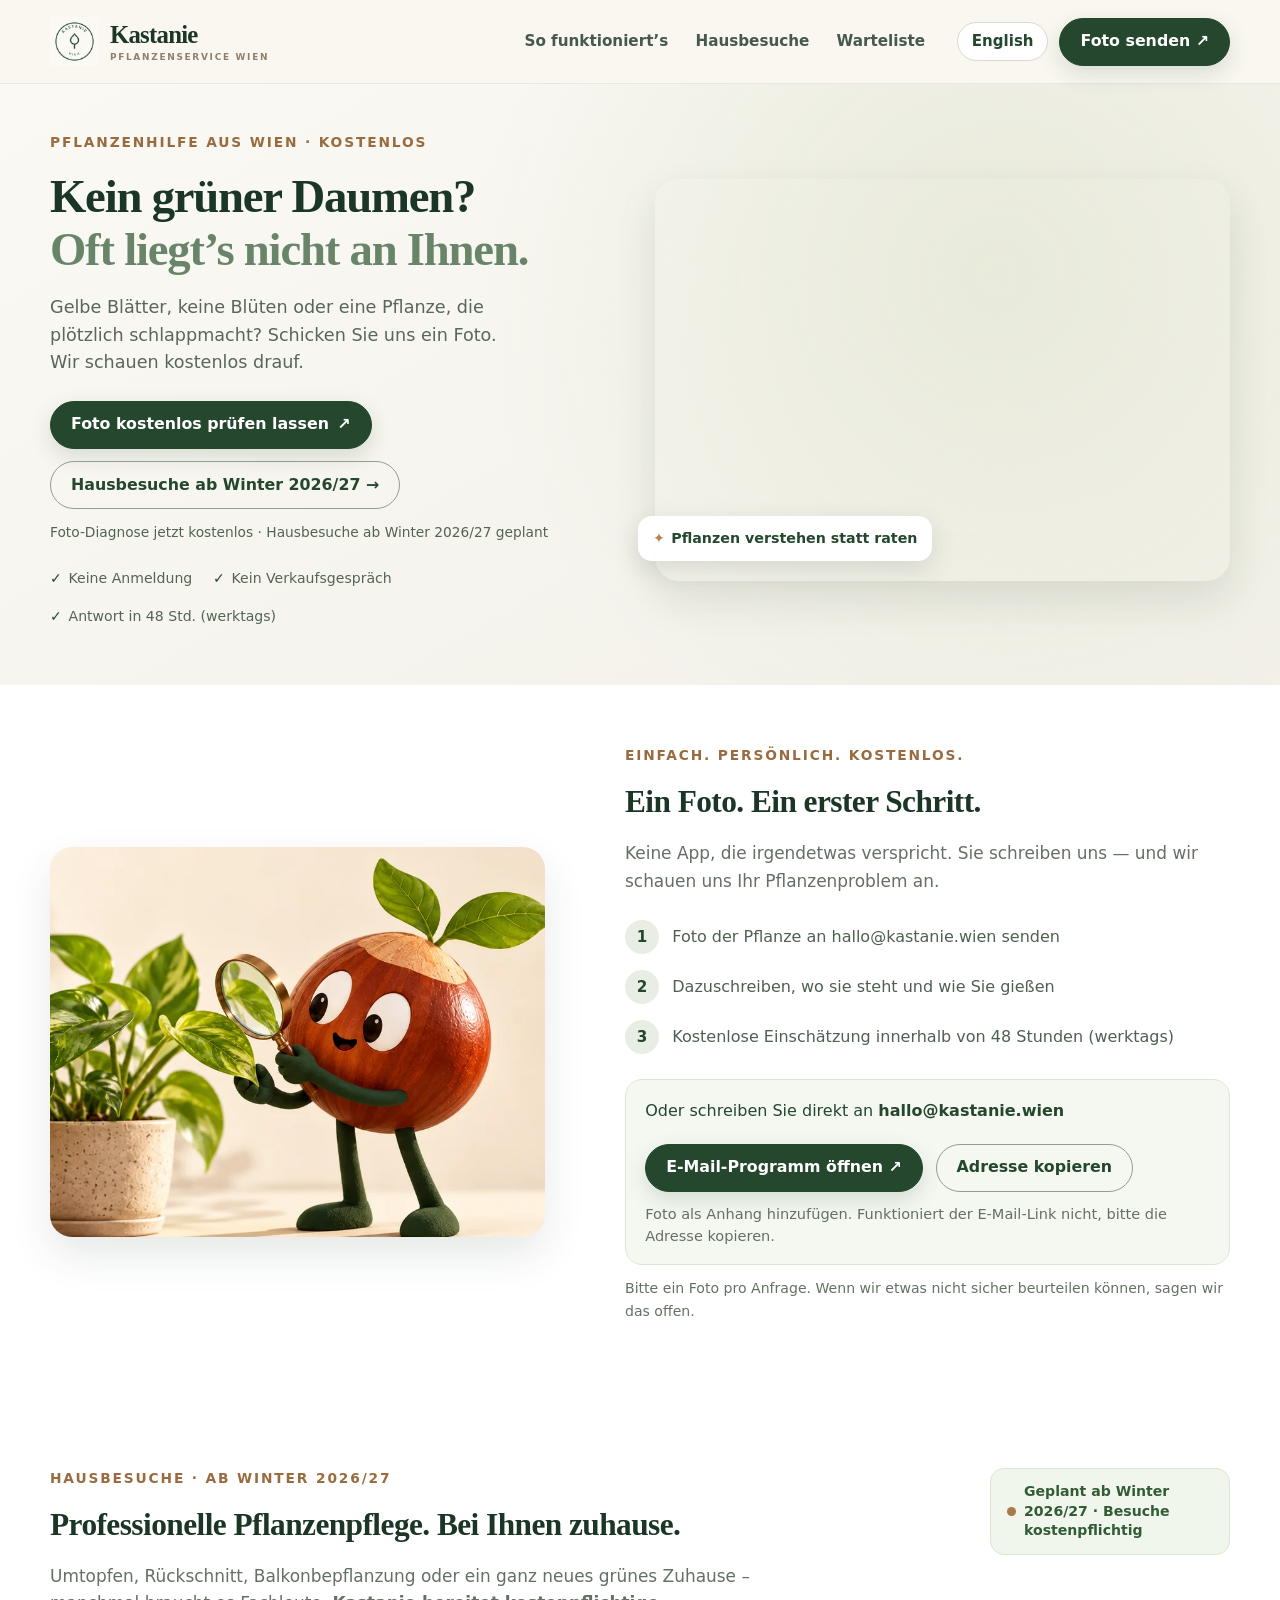
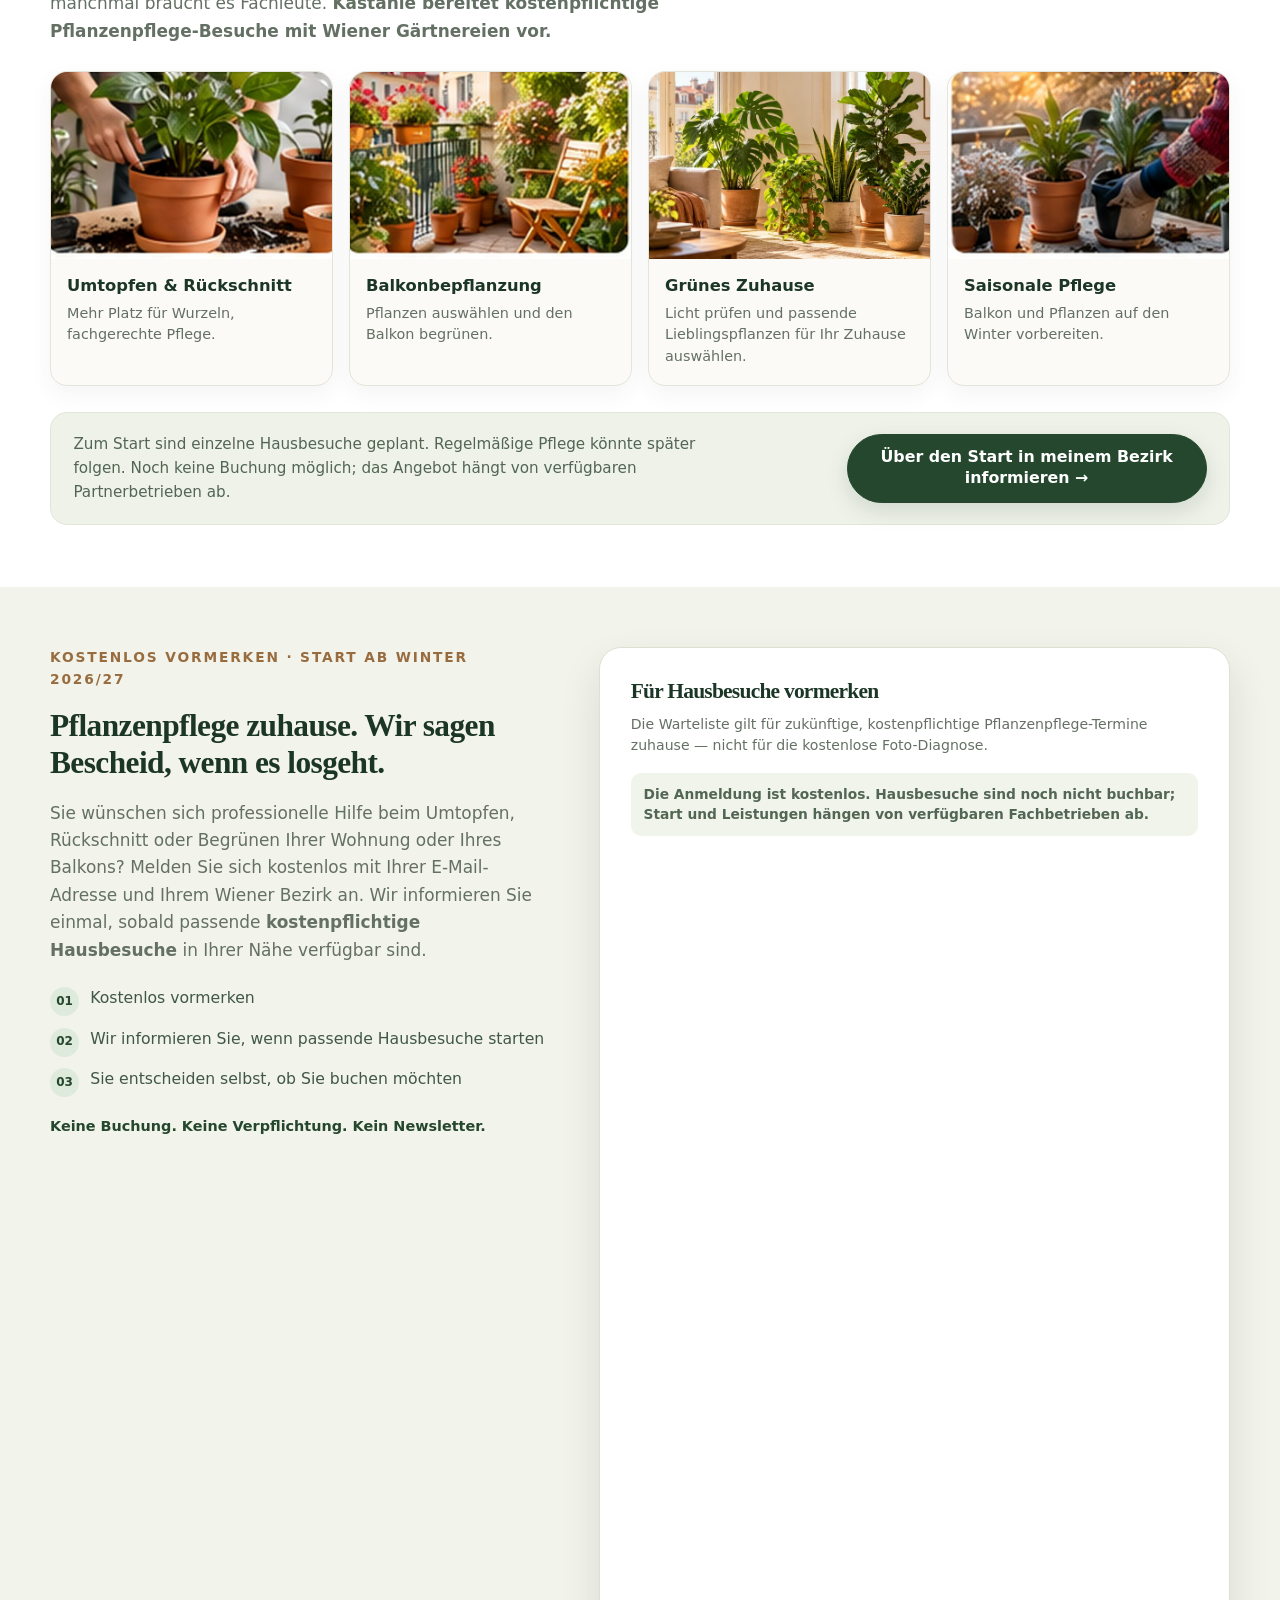
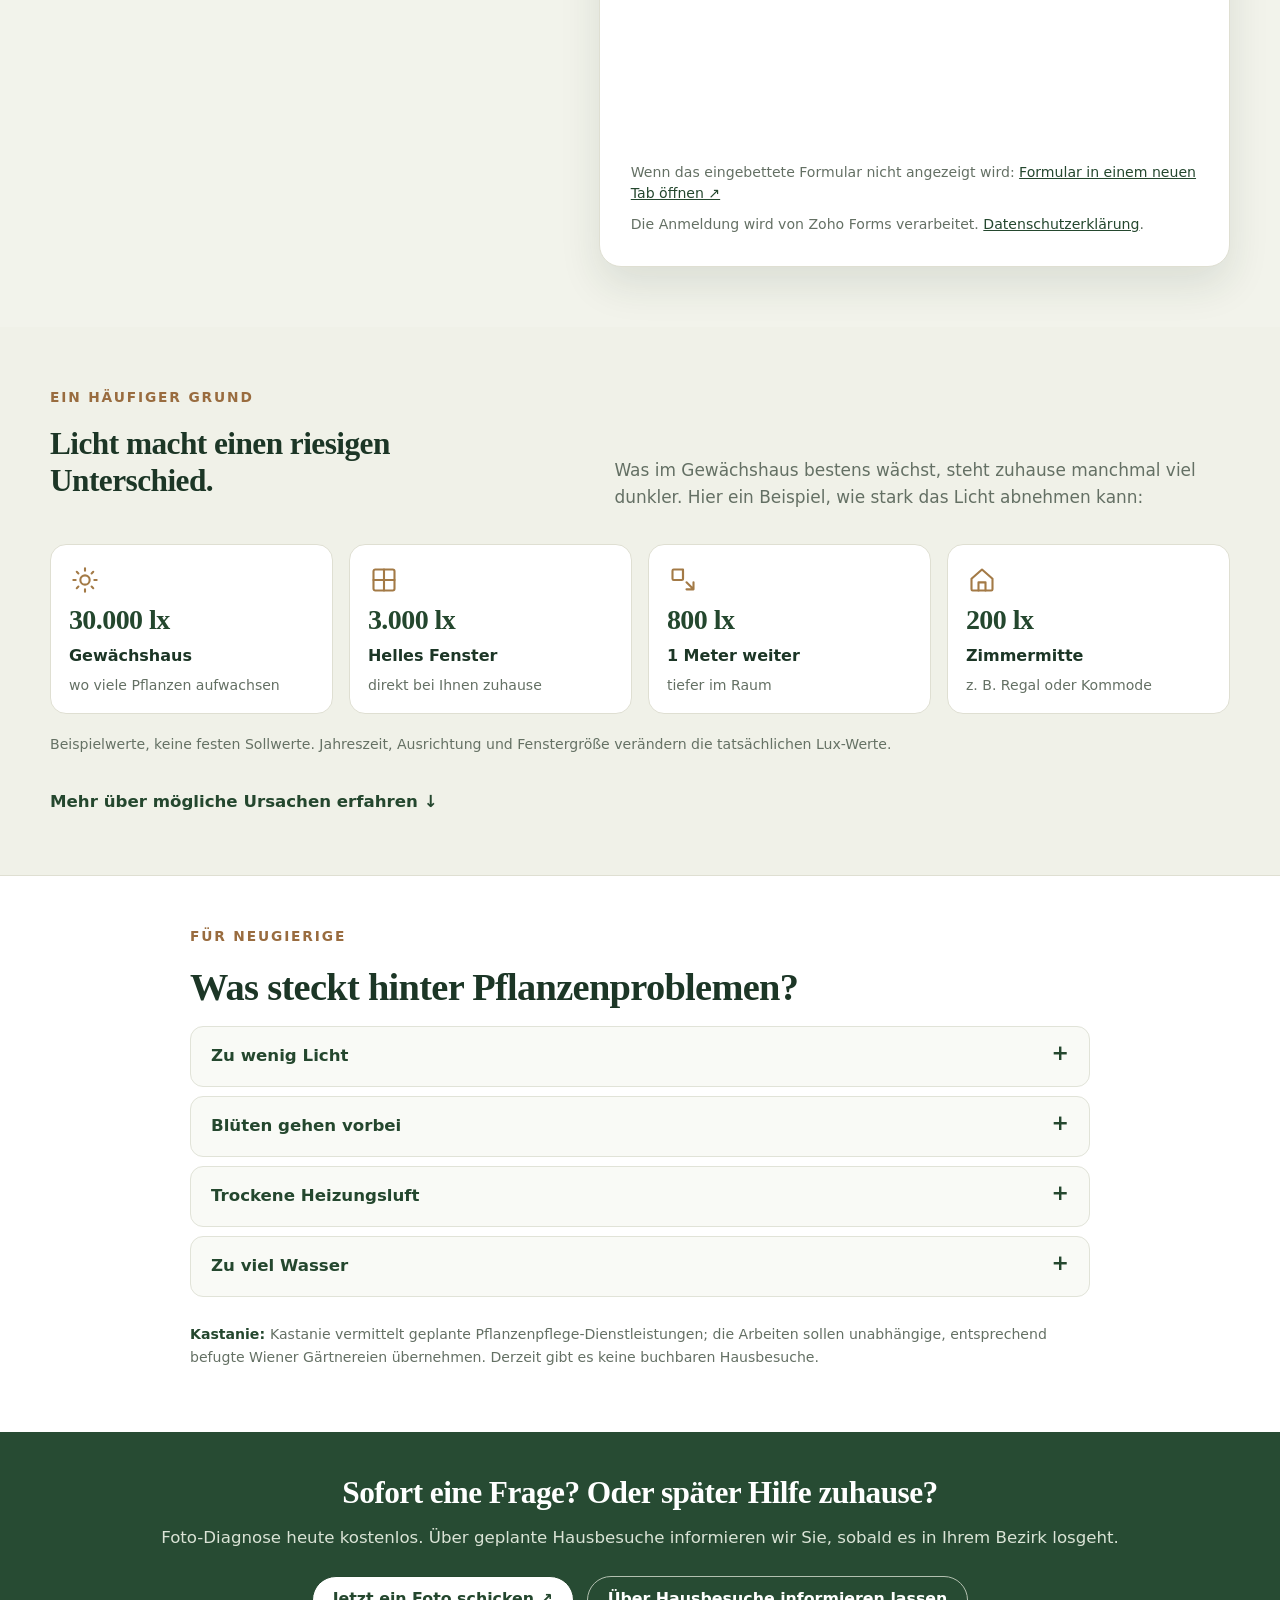
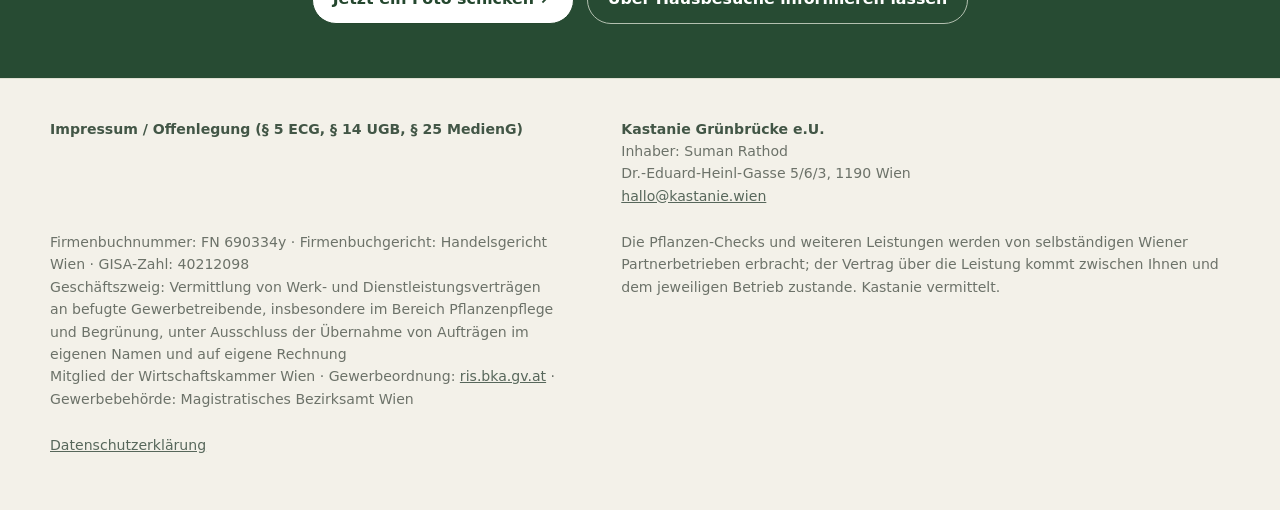
==== commit fbb5986b: "legal updates" ====
--- a/index.html
+++ b/index.html
@@ -23,7 +23,7 @@
 </div></section>
 <section class="section diagnosis" id="ablauf"><div class="site-container diagnosis-grid">
 <div class="diagnosis-photo"><img alt="3D-Kastanienmaskottchen betrachtet die Blätter einer Zimmerpflanze durch eine Lupe." decoding="async" height="622" loading="lazy" src="img/mascot-diagnosis-3d.webp" width="840"/></div>
-<div><span class="eyebrow">Einfach. Persönlich. Kostenlos.</span><h2 class="section-title">Ein Foto. Ein erster Schritt.</h2><p class="section-lead">Keine App, die irgendetwas verspricht. Sie schreiben uns — und wir schauen uns Ihr Pflanzenproblem an.</p>
+<div class="diagnosis-copy"><span class="eyebrow">Einfach. Persönlich. Kostenlos.</span><h2 class="section-title">Ein Foto. Ein erster Schritt.</h2><p class="section-lead">Keine App, die irgendetwas verspricht. Sie schreiben uns — und wir schauen uns Ihr Pflanzenproblem an.</p>
 <div class="steps"><div class="step"><span class="step-num">1</span><p>Foto der Pflanze an hallo@kastanie.wien senden</p></div><div class="step"><span class="step-num">2</span><p>Dazuschreiben, wo sie steht und wie Sie gießen</p></div><div class="step"><span class="step-num">3</span><p>Kostenlose Einschätzung innerhalb von 48 Stunden (werktags)</p></div></div>
 <div class="photo-contact-inline" id="foto-kontakt"><p class="photo-contact-text">Oder schreiben Sie direkt an <strong>hallo@kastanie.wien</strong></p><div class="cta-row"><a class="btn btn-primary" data-photo-cta="" href="#foto-kontakt">E-Mail-Programm öffnen ↗</a><button class="btn btn-outline" data-copy-email="" type="button">Adresse kopieren</button></div><p class="photo-contact-tip">Foto als Anhang hinzufügen. Funktioniert der E-Mail-Link nicht, bitte die Adresse kopieren.</p><p aria-live="polite" class="copy-feedback" data-copy-feedback="" role="status"></p></div><p class="diag-note">Bitte ein Foto pro Anfrage. Wenn wir etwas nicht sicher beurteilen können, sagen wir das offen.</p>
 </div></div></section><section aria-labelledby="service-heading" class="section service-section" id="hausbesuche">
@@ -65,12 +65,12 @@
 <footer class="foot" id="impressum">
 <div class="wrap">
 <p><strong>Impressum / Offenlegung (§ 5 ECG, § 14 UGB, § 25 MedienG)</strong></p>
-<p><strong>Kastanie e.U.</strong><br/>
+<p><strong>Kastanie Grünbrücke e.U.</strong><br/>
     Inhaber: Suman Rathod<br>
     Dr.-Eduard-Heinl-Gasse 5/6/3, 1190 Wien<br/>
-<a href="mailto:hallo@kastanie.wien">hallo@kastanie.wien</a></br></p>
-<p>Firmenbuch: Eintragung beim Handelsgericht Wien beantragt (FN wird nach Eintragung ergänzt) · GISA-Zahl: 40212098<br/>
-    Unternehmensgegenstand: Vermittlung von Pflanzenpflege- und Blumen-Dienstleistungen<br/>
+<a href="mailto:hallo@kastanie.wien">hallo@kastanie.wien</a></p>
+<p>Firmenbuchnummer: FN 690334y · Firmenbuchgericht: Handelsgericht Wien · GISA-Zahl: 40212098<br/>
+    Geschäftszweig: Vermittlung von Werk- und Dienstleistungsverträgen an befugte Gewerbetreibende, insbesondere im Bereich Pflanzenpflege und Begrünung, unter Ausschluss der Übernahme von Aufträgen im eigenen Namen und auf eigene Rechnung<br/>
     Mitglied der Wirtschaftskammer Wien · Gewerbeordnung: <a href="https://www.ris.bka.gv.at" rel="noopener">ris.bka.gv.at</a> · Gewerbebehörde: Magistratisches Bezirksamt Wien</p>
 <p>Die Pflanzen-Checks und weiteren Leistungen werden von selbständigen Wiener Partnerbetrieben erbracht; der Vertrag über die Leistung kommt zwischen Ihnen und dem jeweiligen Betrieb zustande. Kastanie vermittelt.</p>
 <p><a href="datenschutz.html">Datenschutzerklärung</a></p>
--- a/assets/style.css
+++ b/assets/style.css
@@ -99,3 +99,7 @@
 @media(max-width:1000px){.service-cards{grid-template-columns:repeat(2,minmax(0,1fr))}.service-heading-row{flex-direction:column;gap:.9rem}.service-status{flex:none;min-width:0}.service-foot{align-items:flex-start;flex-direction:column}.wait-grid{gap:1.5rem}}
 @media(max-width:780px){.service-section{padding:52px 0}.service-cards{gap:.75rem}.wait-grid{grid-template-columns:1fr}}
 @media(max-width:520px){.service-cards{grid-template-columns:repeat(2,minmax(0,1fr))}.service-card-body{padding:.8rem .75rem}.service-card h3{font-size:.91rem}.service-card p{font-size:.82rem}.service-section{padding:45px 0}.service-foot{padding:1rem}.service-foot .btn{width:100%;font-size:.9rem}.wait-steps li{font-size:.93rem}.hero-service-note{font-size:.83rem}}
+
+/* Mobile content-first layout: separate the two 3D illustration blocks */
+@media(max-width:780px){.diagnosis-grid{gap:1.5rem}.diagnosis-copy{order:1}.diagnosis-photo{order:2;max-width:640px;margin:0 auto}.diagnosis-photo img{aspect-ratio:1.32}}
+@media(max-width:520px){.diagnosis{border-top:1px solid var(--line)}.diagnosis-copy{margin-bottom:.25rem}.diagnosis-photo{margin-top:.35rem;max-width:100%}.diagnosis-photo img{aspect-ratio:1.26;border-radius:20px}}
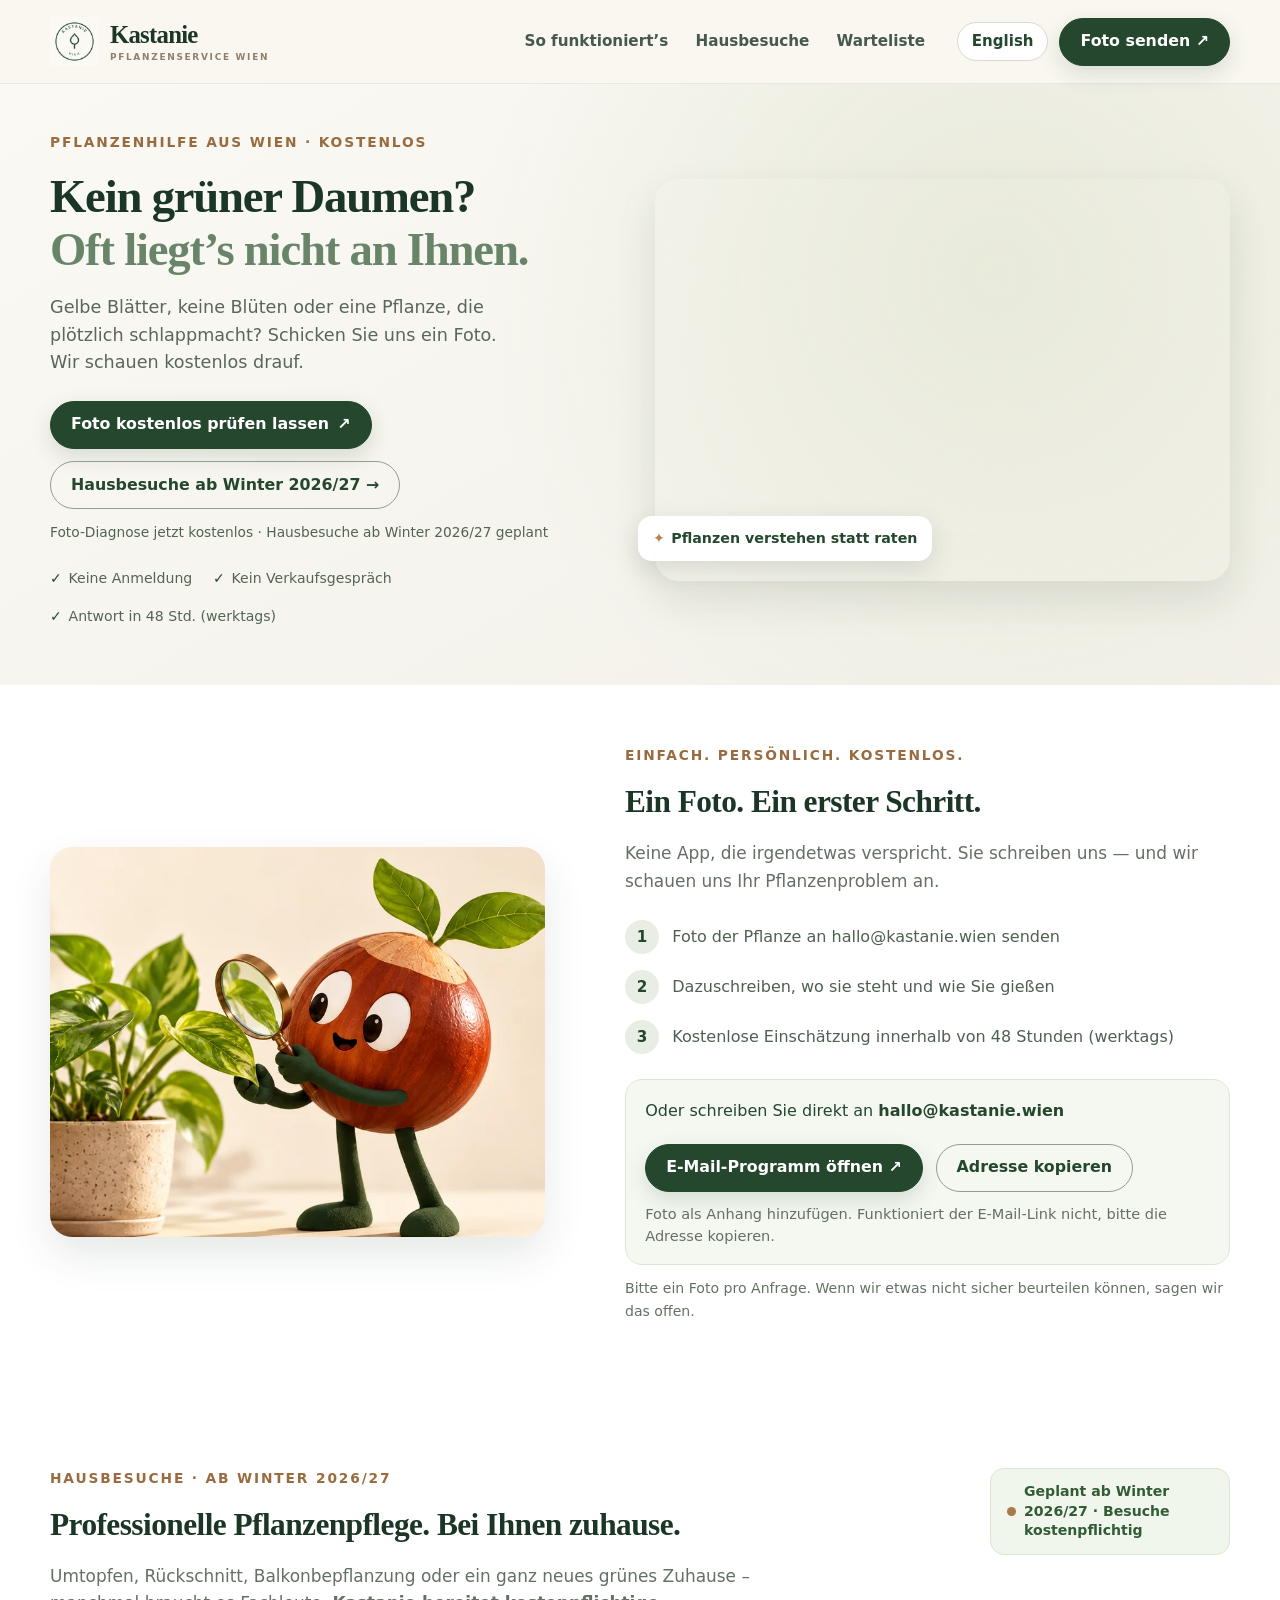
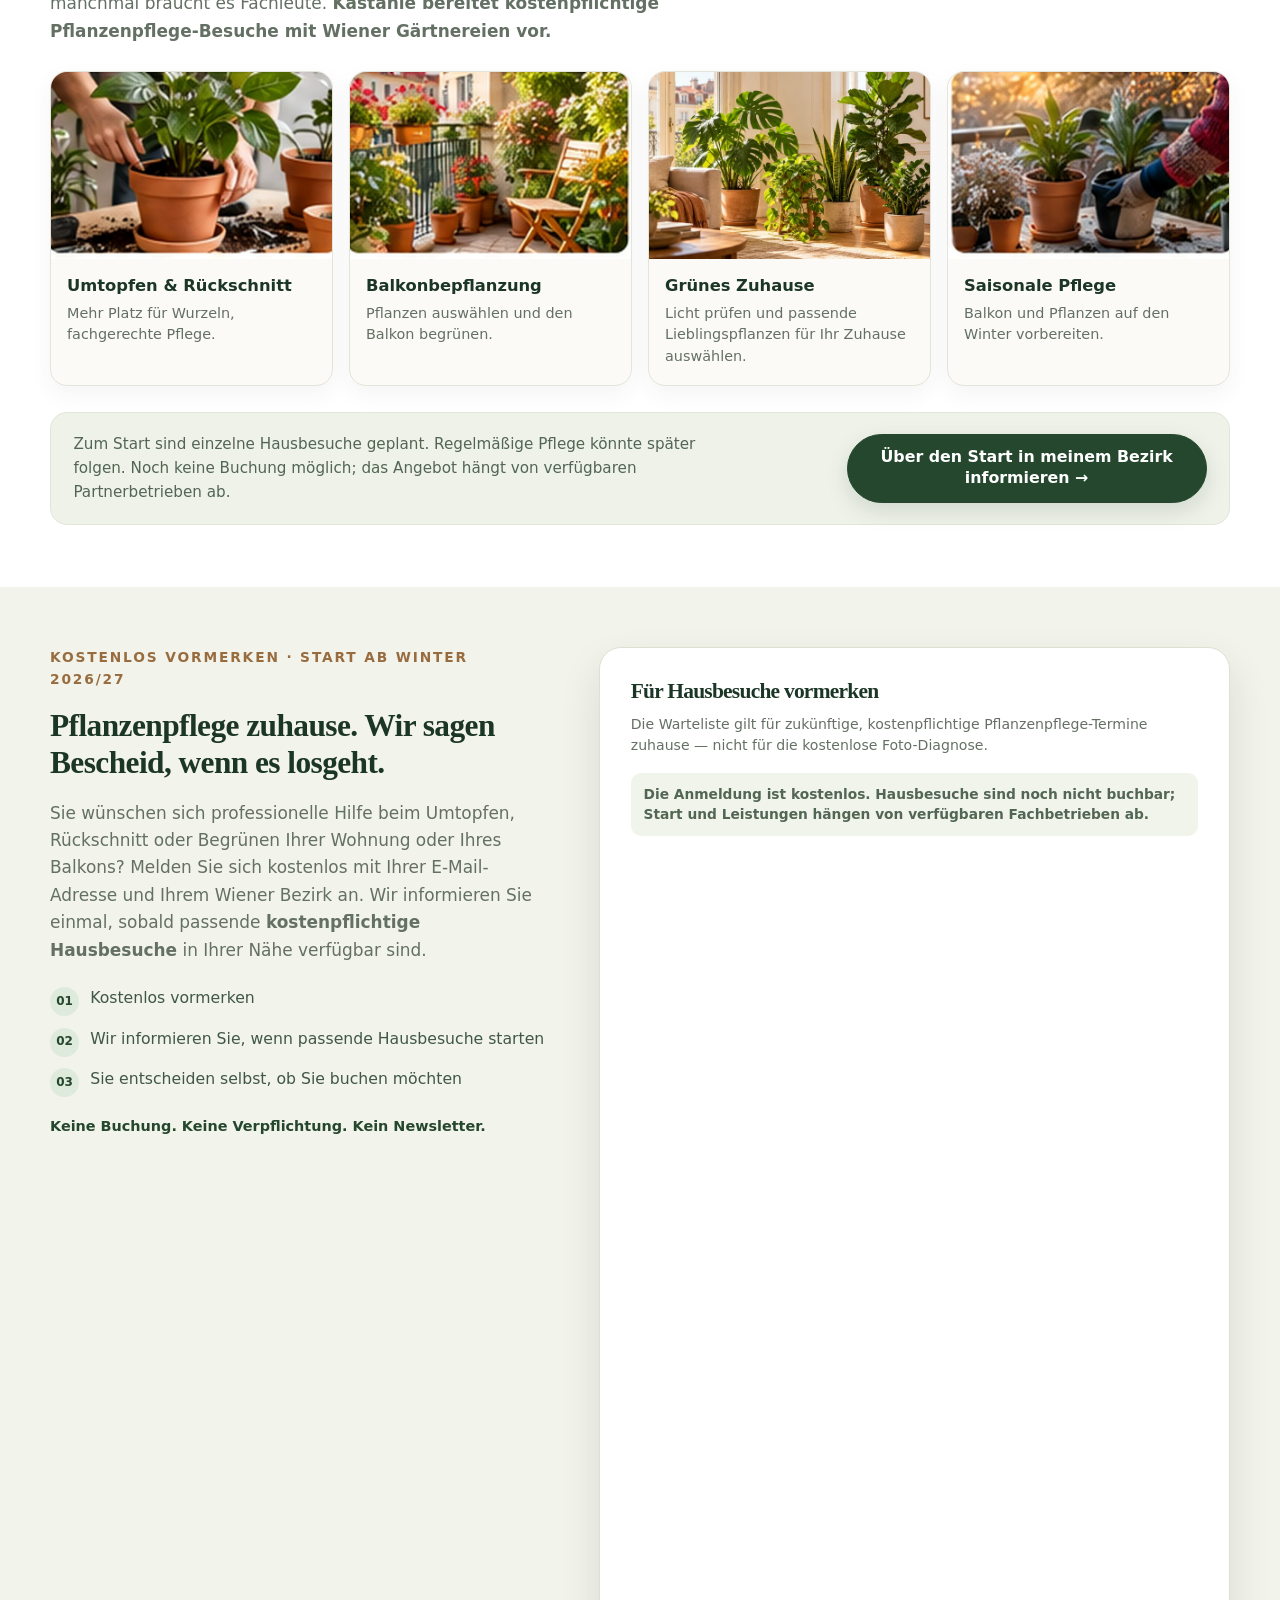
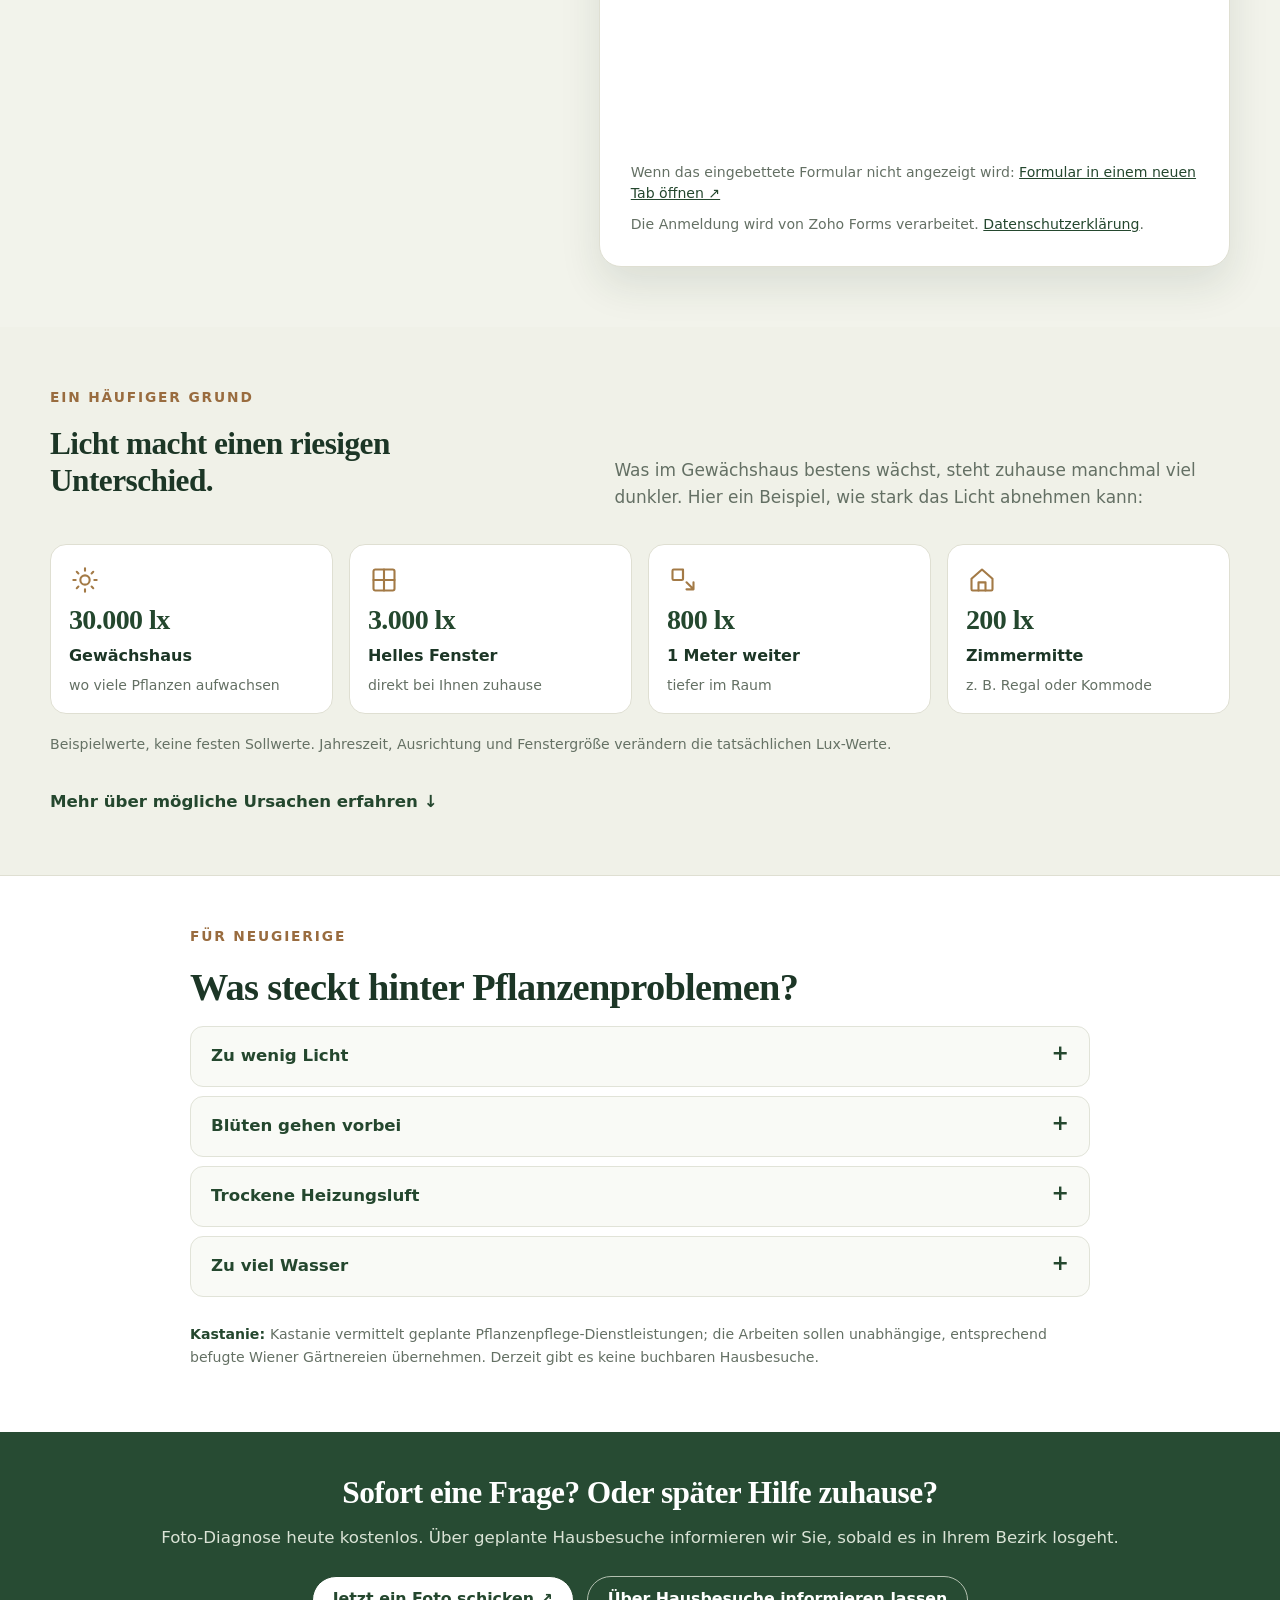
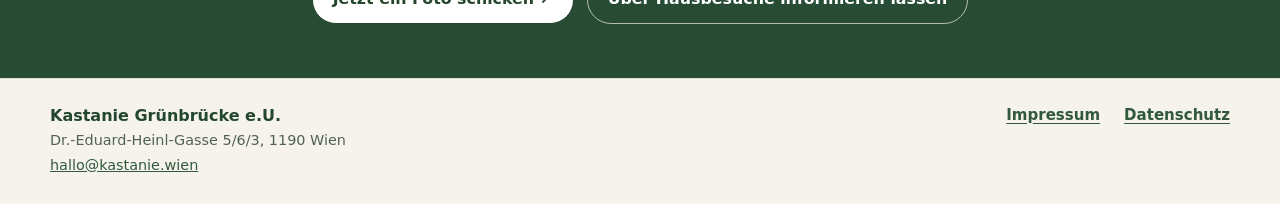
==== commit cbcdf479: "spacing" ====
--- a/index.html
+++ b/index.html
@@ -44,7 +44,6 @@
 </div></div></section>
 <section class="section light-section" id="licht"><div class="site-container"><div class="light-top"><div><span class="eyebrow">Ein häufiger Grund</span><h2 class="section-title">Licht macht einen riesigen Unterschied.</h2></div><p class="section-lead">Was im Gewächshaus bestens wächst, steht zuhause manchmal viel dunkler. Hier ein Beispiel, wie stark das Licht abnehmen kann:</p></div>
 <div class="light-levels"><article class="light-level"><span aria-hidden="true" class="sun"><svg aria-hidden="true" fill="none" stroke="currentColor" stroke-linecap="round" stroke-linejoin="round" stroke-width="1.8" viewbox="0 0 24 24"><circle cx="12" cy="12" r="4"></circle><path d="M12 2v2m0 16v2M4.93 4.93l1.42 1.42m11.3 11.3 1.42 1.42M2 12h2m16 0h2M4.93 19.07l1.42-1.42m11.3-11.3 1.42-1.42"></path></svg></span><div class="level-num">30.000 lx</div><div class="level-name">Gewächshaus</div><p class="light-small">wo viele Pflanzen aufwachsen</p></article><article class="light-level"><span aria-hidden="true" class="sun"><svg aria-hidden="true" fill="none" stroke="currentColor" stroke-linecap="round" stroke-linejoin="round" stroke-width="1.8" viewbox="0 0 24 24"><rect height="18" rx="1.5" width="18" x="3" y="3"></rect><path d="M12 3v18M3 12h18"></path></svg></span><div class="level-num">3.000 lx</div><div class="level-name">Helles Fenster</div><p class="light-small">direkt bei Ihnen zuhause</p></article><article class="light-level"><span aria-hidden="true" class="sun"><svg aria-hidden="true" fill="none" stroke="currentColor" stroke-linecap="round" stroke-linejoin="round" stroke-width="1.8" viewbox="0 0 24 24"><rect height="9" rx="1" width="9" x="3" y="3"></rect><path d="M15 14l6 6m0-6v6h-6M12 3v8"></path></svg></span><div class="level-num">800 lx</div><div class="level-name">1 Meter weiter</div><p class="light-small">tiefer im Raum</p></article><article class="light-level"><span aria-hidden="true" class="sun"><svg aria-hidden="true" fill="none" stroke="currentColor" stroke-linecap="round" stroke-linejoin="round" stroke-width="1.8" viewbox="0 0 24 24"><path d="m3 11 9-8 9 8v9a1 1 0 0 1-1 1H4a1 1 0 0 1-1-1z"></path><path d="M9 21v-7h6v7"></path></svg></span><div class="level-num">200 lx</div><div class="level-name">Zimmermitte</div><p class="light-small">z. B. Regal oder Kommode</p></article></div><p class="explain">Beispielwerte, keine festen Sollwerte. Jahreszeit, Ausrichtung und Fenstergröße verändern die tatsächlichen Lux-Werte.</p><a class="light-more" href="#mehr">Mehr über mögliche Ursachen erfahren ↓</a></div></section>
-
 <section class="more-section" id="mehr"><div class="site-container more-wrap"><span class="eyebrow">Für Neugierige</span><h2>Was steckt hinter Pflanzenproblemen?</h2><div class="accordions"><details><summary>Zu wenig Licht</summary><p>Unser Auge gleicht große Helligkeitsunterschiede aus. Pflanzen nicht. Schon etwas mehr Nähe zum Fenster kann helfen.</p></details><details><summary>Blüten gehen vorbei</summary><p>Pflanzen werden für den Verkauf oft bei optimalem Licht und guter Pflege kultiviert. Zuhause fehlen diese Bedingungen manchmal.</p></details><details><summary>Trockene Heizungsluft</summary><p>Warme, trockene Winterluft setzt empfindlichen Zimmerpflanzen zu. Abstand zur Heizung kann sinnvoll sein.</p></details><details><summary>Zu viel Wasser</summary><p>Weniger Wachstum bedeutet oft auch weniger Wasserbedarf. Prüfen Sie die Erde, statt nur nach Kalender zu gießen.</p></details></div><div class="about"><strong>Kastanie: </strong>Kastanie vermittelt geplante Pflanzenpflege-Dienstleistungen; die Arbeiten sollen unabhängige, entsprechend befugte Wiener Gärtnereien übernehmen. Derzeit gibt es keine buchbaren Hausbesuche.</div></div></section>
 <section class="bottom-cta"><div class="site-container"><h2>Sofort eine Frage? Oder später Hilfe zuhause?</h2><p>Foto-Diagnose heute kostenlos. Über geplante Hausbesuche informieren wir Sie, sobald es in Ihrem Bezirk losgeht.</p><div class="cta-row"><a class="btn btn-light" data-photo-cta="" href="#foto-kontakt">Jetzt ein Foto schicken ↗</a><a class="btn btn-outline" href="#warteliste">Über Hausbesuche informieren lassen</a></div></div></section>
 </main>
@@ -62,18 +61,5 @@
 <p aria-live="polite" class="copy-feedback" data-copy-feedback="" role="status"></p>
 <p class="photo-dialog-note">Bitte fügen Sie das Foto selbst als Anhang hinzu. Wenn sich kein E-Mail-Programm öffnet, kopieren Sie die Adresse und schreiben Sie uns über Ihren gewohnten E-Mail-Dienst.</p>
 </dialog>
-<footer class="foot" id="impressum">
-<div class="wrap">
-<p><strong>Impressum / Offenlegung (§ 5 ECG, § 14 UGB, § 25 MedienG)</strong></p>
-<p><strong>Kastanie Grünbrücke e.U.</strong><br/>
-    Inhaber: Suman Rathod<br>
-    Dr.-Eduard-Heinl-Gasse 5/6/3, 1190 Wien<br/>
-<a href="mailto:hallo@kastanie.wien">hallo@kastanie.wien</a></p>
-<p>Firmenbuchnummer: FN 690334y · Firmenbuchgericht: Handelsgericht Wien · GISA-Zahl: 40212098<br/>
-    Geschäftszweig: Vermittlung von Werk- und Dienstleistungsverträgen an befugte Gewerbetreibende, insbesondere im Bereich Pflanzenpflege und Begrünung, unter Ausschluss der Übernahme von Aufträgen im eigenen Namen und auf eigene Rechnung<br/>
-    Mitglied der Wirtschaftskammer Wien · Gewerbeordnung: <a href="https://www.ris.bka.gv.at" rel="noopener">ris.bka.gv.at</a> · Gewerbebehörde: Magistratisches Bezirksamt Wien</p>
-<p>Die Pflanzen-Checks und weiteren Leistungen werden von selbständigen Wiener Partnerbetrieben erbracht; der Vertrag über die Leistung kommt zwischen Ihnen und dem jeweiligen Betrieb zustande. Kastanie vermittelt.</p>
-<p><a href="datenschutz.html">Datenschutzerklärung</a></p>
-</div>
-</footer>
+<footer class="foot foot-compact" id="impressum"><div class="site-container footer-compact-inner"><div class="footer-company"><strong>Kastanie Grünbrücke e.U.</strong><span>Dr.-Eduard-Heinl-Gasse 5/6/3, 1190 Wien</span><a href="mailto:hallo@kastanie.wien">hallo@kastanie.wien</a></div><nav aria-label="Rechtliche Informationen" class="footer-links"><a href="impressum.html">Impressum</a><a href="datenschutz.html">Datenschutz</a></nav></div></footer>
 <script defer="" src="assets/site.js"></script></body></html>
--- a/assets/style.css
+++ b/assets/style.css
@@ -103,3 +103,20 @@
 /* Mobile content-first layout: separate the two 3D illustration blocks */
 @media(max-width:780px){.diagnosis-grid{gap:1.5rem}.diagnosis-copy{order:1}.diagnosis-photo{order:2;max-width:640px;margin:0 auto}.diagnosis-photo img{aspect-ratio:1.32}}
 @media(max-width:520px){.diagnosis{border-top:1px solid var(--line)}.diagnosis-copy{margin-bottom:.25rem}.diagnosis-photo{margin-top:.35rem;max-width:100%}.diagnosis-photo img{aspect-ratio:1.26;border-radius:20px}}
+
+/* Compact legal footer and standalone Impressum */
+.foot-compact{padding:25px 0 28px;background:#f5f3eb;border-top:1px solid #dedfd5}
+.footer-compact-inner{display:flex;align-items:flex-start;justify-content:space-between;gap:1.5rem}
+.footer-company{display:flex;flex-direction:column;gap:.22rem;line-height:1.45;color:#516252;font-size:.9rem}
+.footer-company strong{color:#23462f;font-size:1rem}
+.footer-company a{color:#31593e}
+.footer-links{display:flex;gap:1.5rem;align-items:center;flex-wrap:wrap;font-size:.94rem;font-weight:650}
+.footer-links a{color:#31593e;text-decoration:underline;text-underline-offset:3px}
+.legal-page-main{padding:65px 0 90px;min-height:65vh;background:#faf9f4}
+.legal-panel{max-width:850px}
+.legal-panel h1{font-size:clamp(2.5rem,5vw,3.7rem);margin-bottom:.7rem}
+.legal-panel h2{font-size:1.45rem;margin:2.15rem 0 .65rem}
+.legal-panel p{max-width:68ch;color:#50604f;line-height:1.72}
+.legal-panel .legal-intro{font-size:1.08rem}
+.legal-panel .legal-links{margin-top:2.25rem}
+@media(max-width:600px){.footer-compact-inner{flex-direction:column;gap:1rem}.footer-links{gap:1.25rem}.foot-compact{padding:22px 0}.legal-page-main{padding:40px 0 60px}}
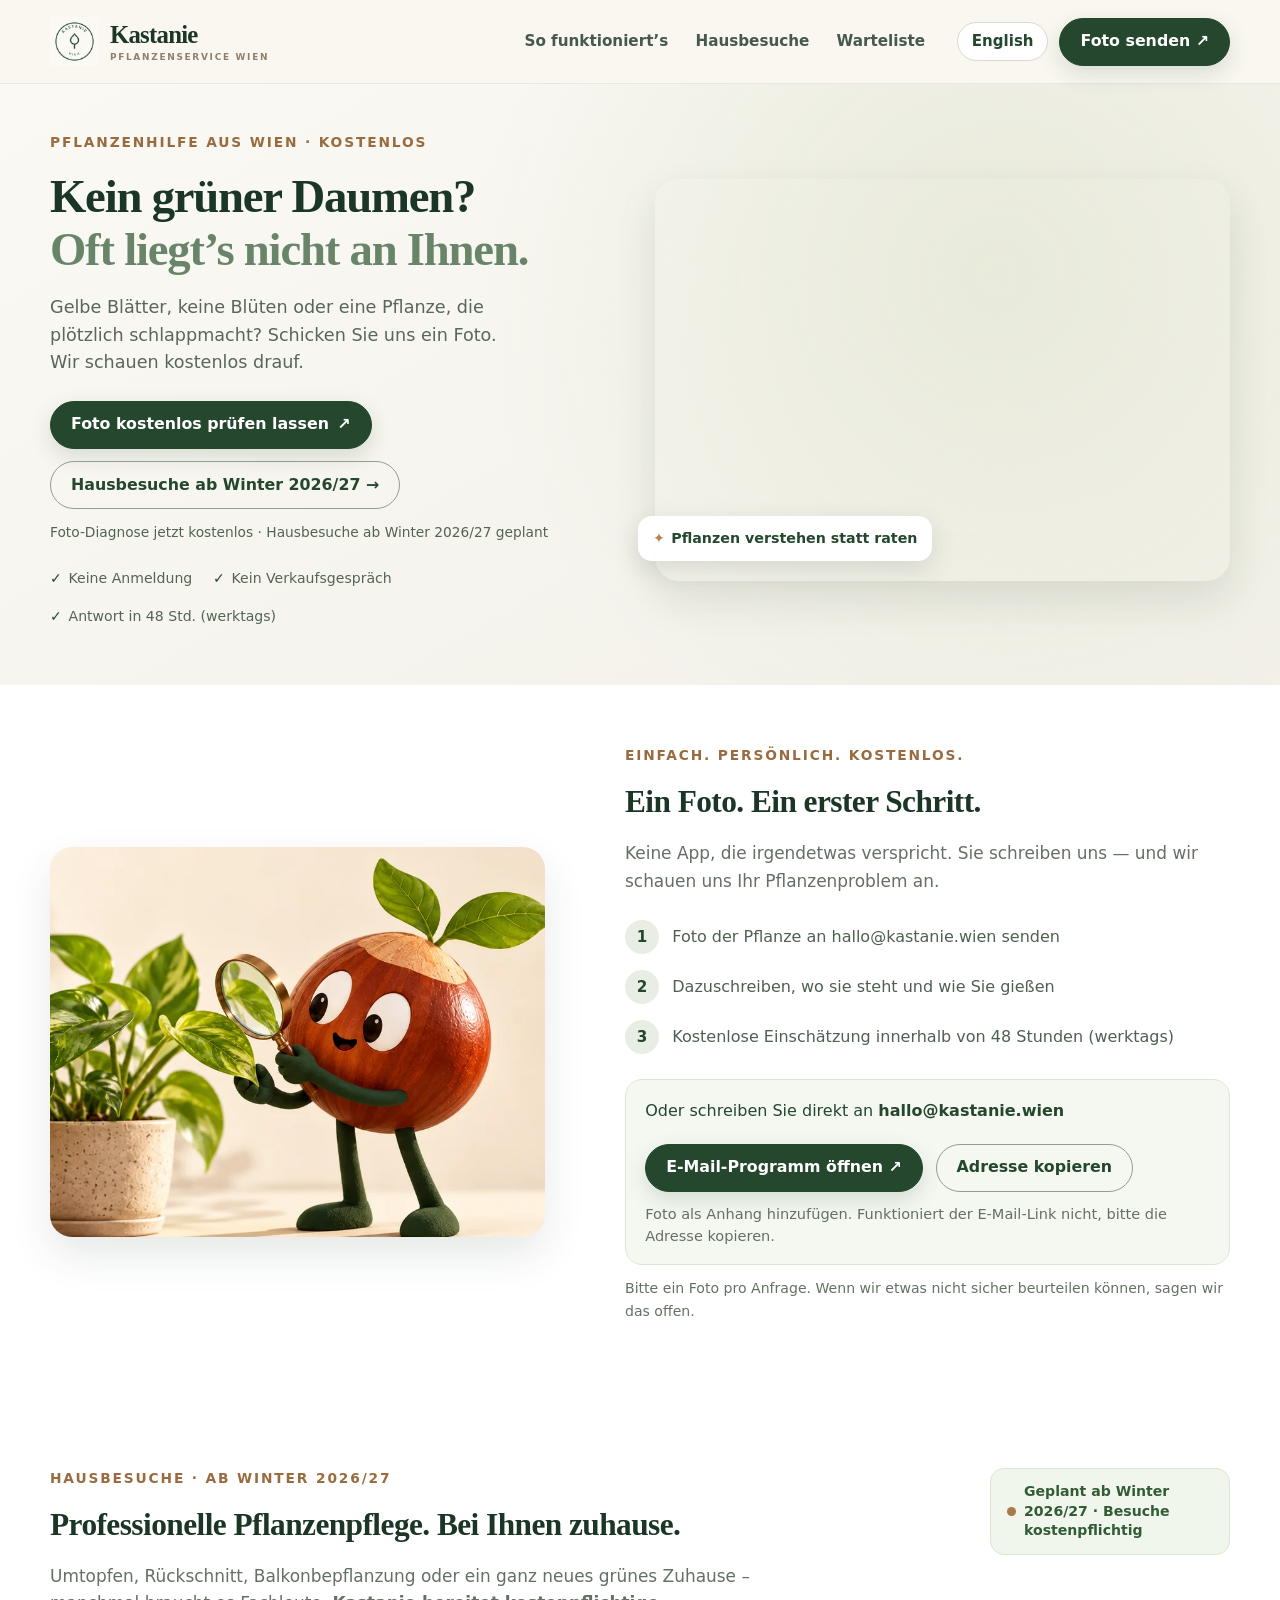
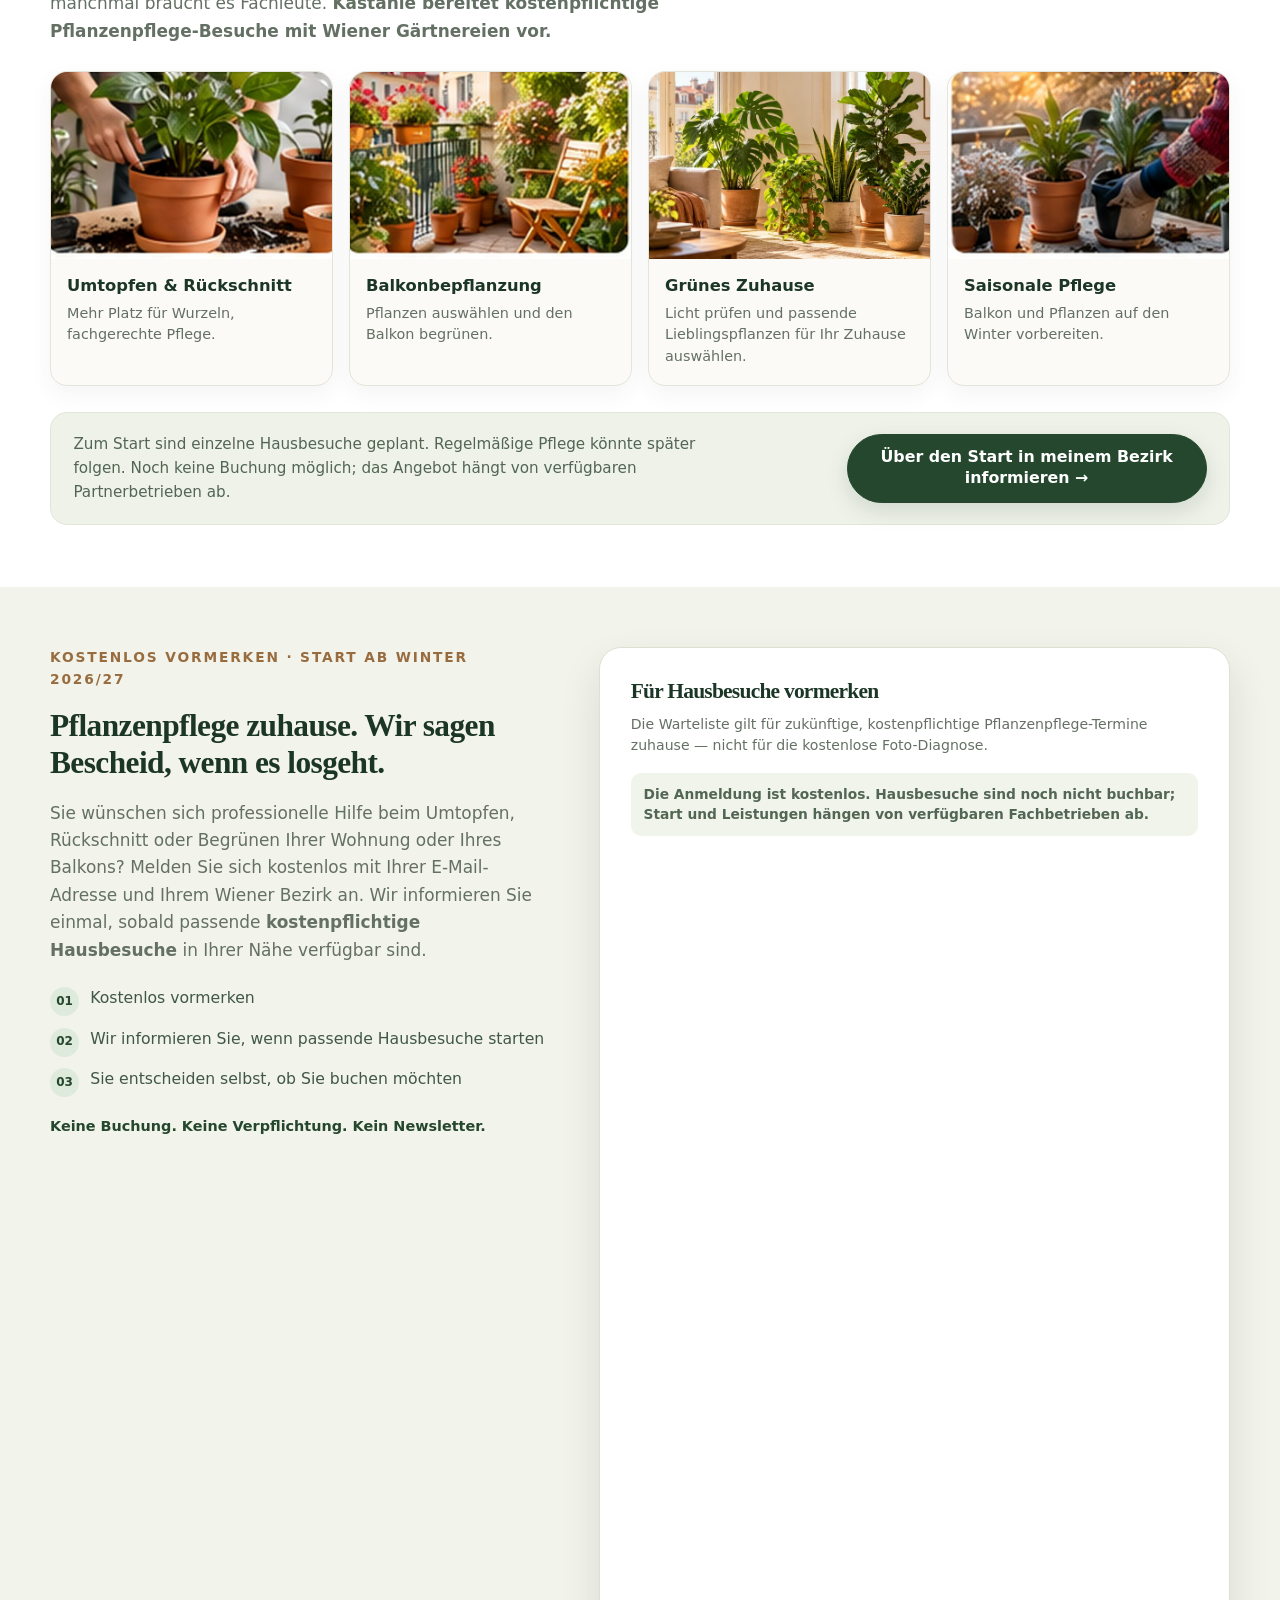
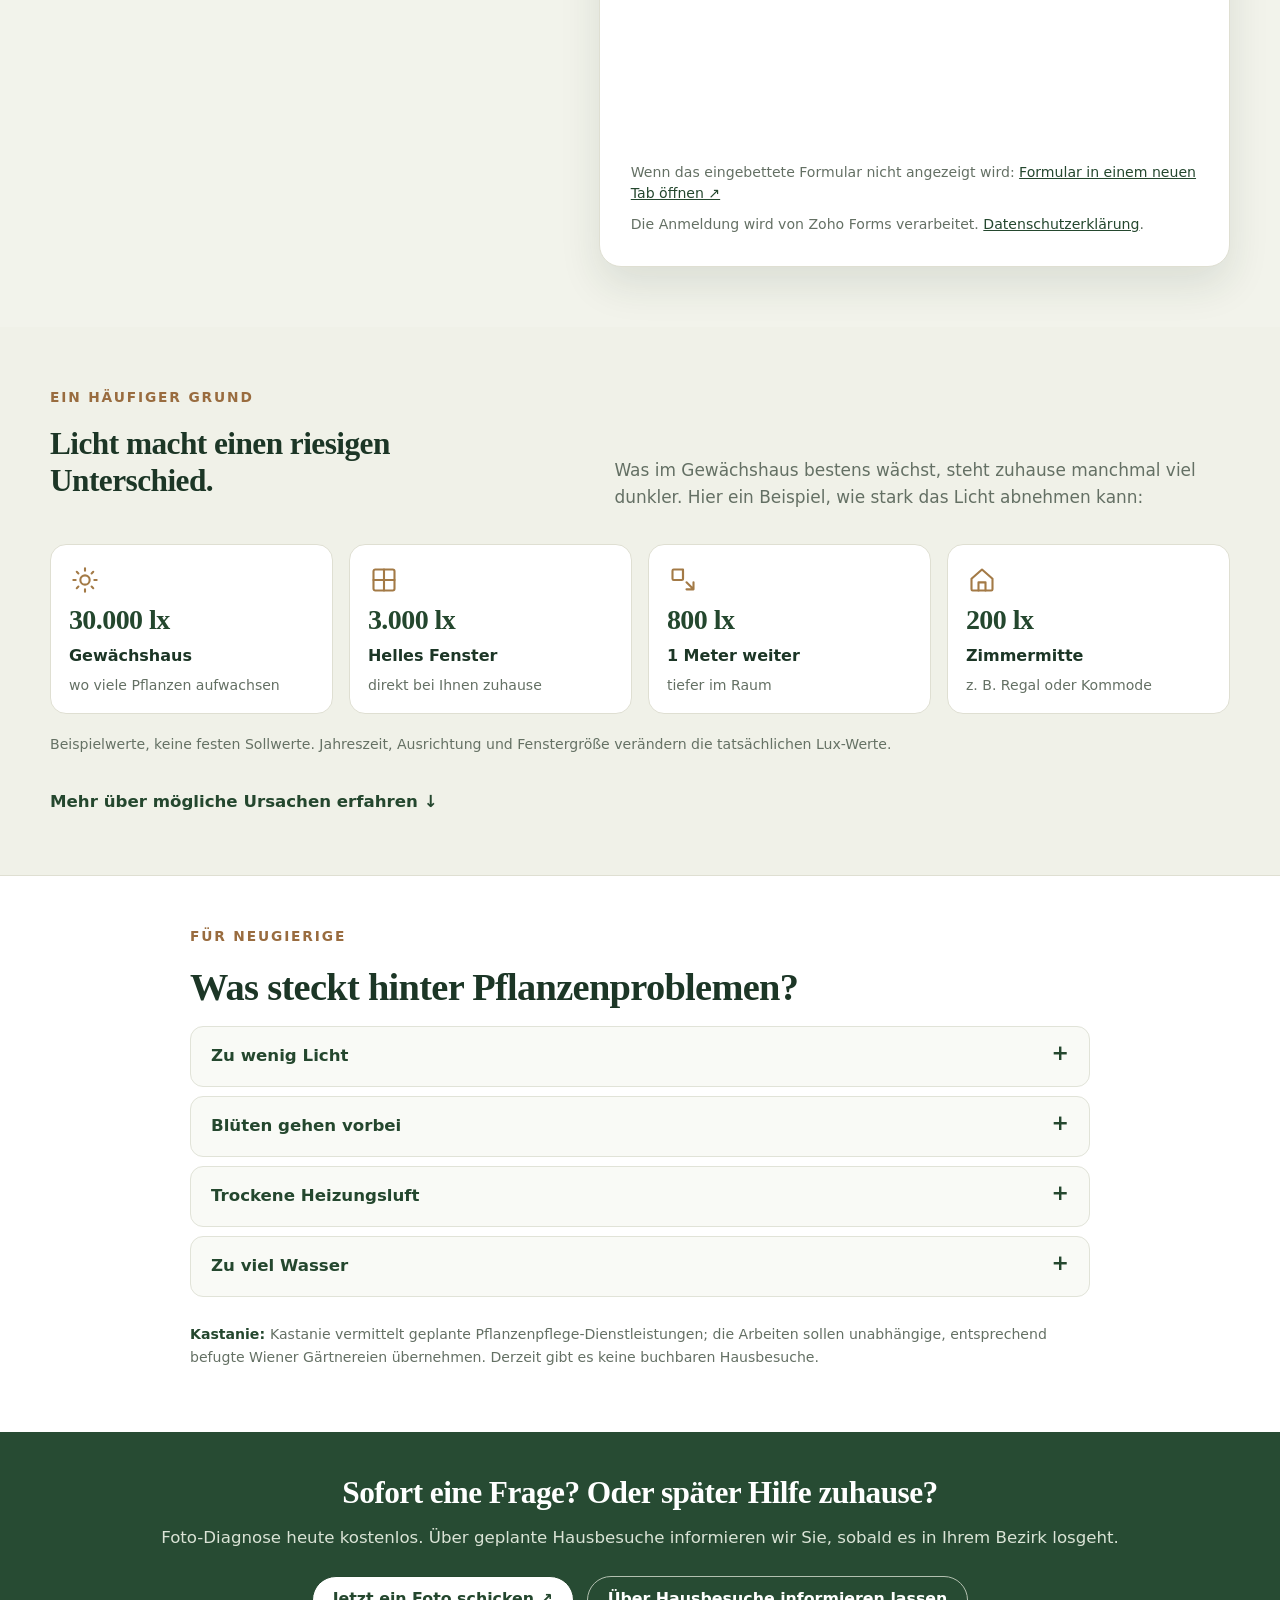
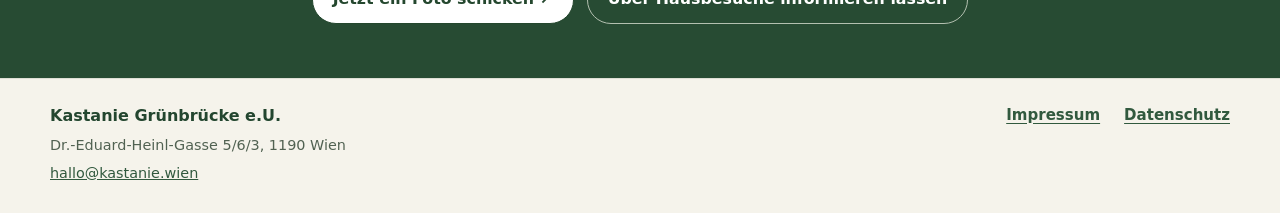
==== commit 47716e76: "spacing bug 2 fixed" ====
--- a/index.html
+++ b/index.html
@@ -7,7 +7,7 @@
 <link href="https://kastanie.wien/en.html" hreflang="x-default" rel="alternate"/>
 <link href="favicon.png" rel="icon" type="image/png"/><meta content="#24472e" name="theme-color"/>
 <link as="image" href="img/peace-lily-hero.webp" rel="preload" type="image/webp"/>
-<link href="assets/style.css" rel="stylesheet"/></head><body>
+<link href="assets/style.css?v=20261029-footer2" rel="stylesheet"/></head><body>
 <a class="skip-link" href="#main">Zum Inhalt springen</a>
 <header class="site-header"><div class="site-container header-inner">
 <a aria-label="Kastanie" class="logo" href="index.html"><img alt="" height="49" src="mark.png" width="49"/><span class="logo-name">Kastanie<small>Pflanzenservice Wien</small></span></a>
--- a/assets/style.css
+++ b/assets/style.css
@@ -120,3 +120,11 @@
 .legal-panel .legal-intro{font-size:1.08rem}
 .legal-panel .legal-links{margin-top:2.25rem}
 @media(max-width:600px){.footer-compact-inner{flex-direction:column;gap:1rem}.footer-links{gap:1.25rem}.foot-compact{padding:22px 0}.legal-page-main{padding:40px 0 60px}}
+
+/* Footer layout v2: deliberate spacing on all viewports */
+.foot-compact .footer-compact-inner{display:flex;flex-wrap:wrap;justify-content:space-between;align-items:flex-start;gap:24px 36px}
+.foot-compact .footer-company{display:flex;flex-direction:column;align-items:flex-start;gap:7px;line-height:1.5;min-width:0}
+.foot-compact .footer-company > *{display:block;margin:0}
+.foot-compact .footer-links{display:flex;gap:12px 24px;flex-wrap:wrap;align-items:center}
+.foot-compact .footer-links a{display:inline-block}
+@media(max-width:600px){.foot-compact .footer-compact-inner{flex-direction:column;gap:19px}.foot-compact .footer-links{gap:12px 22px}}
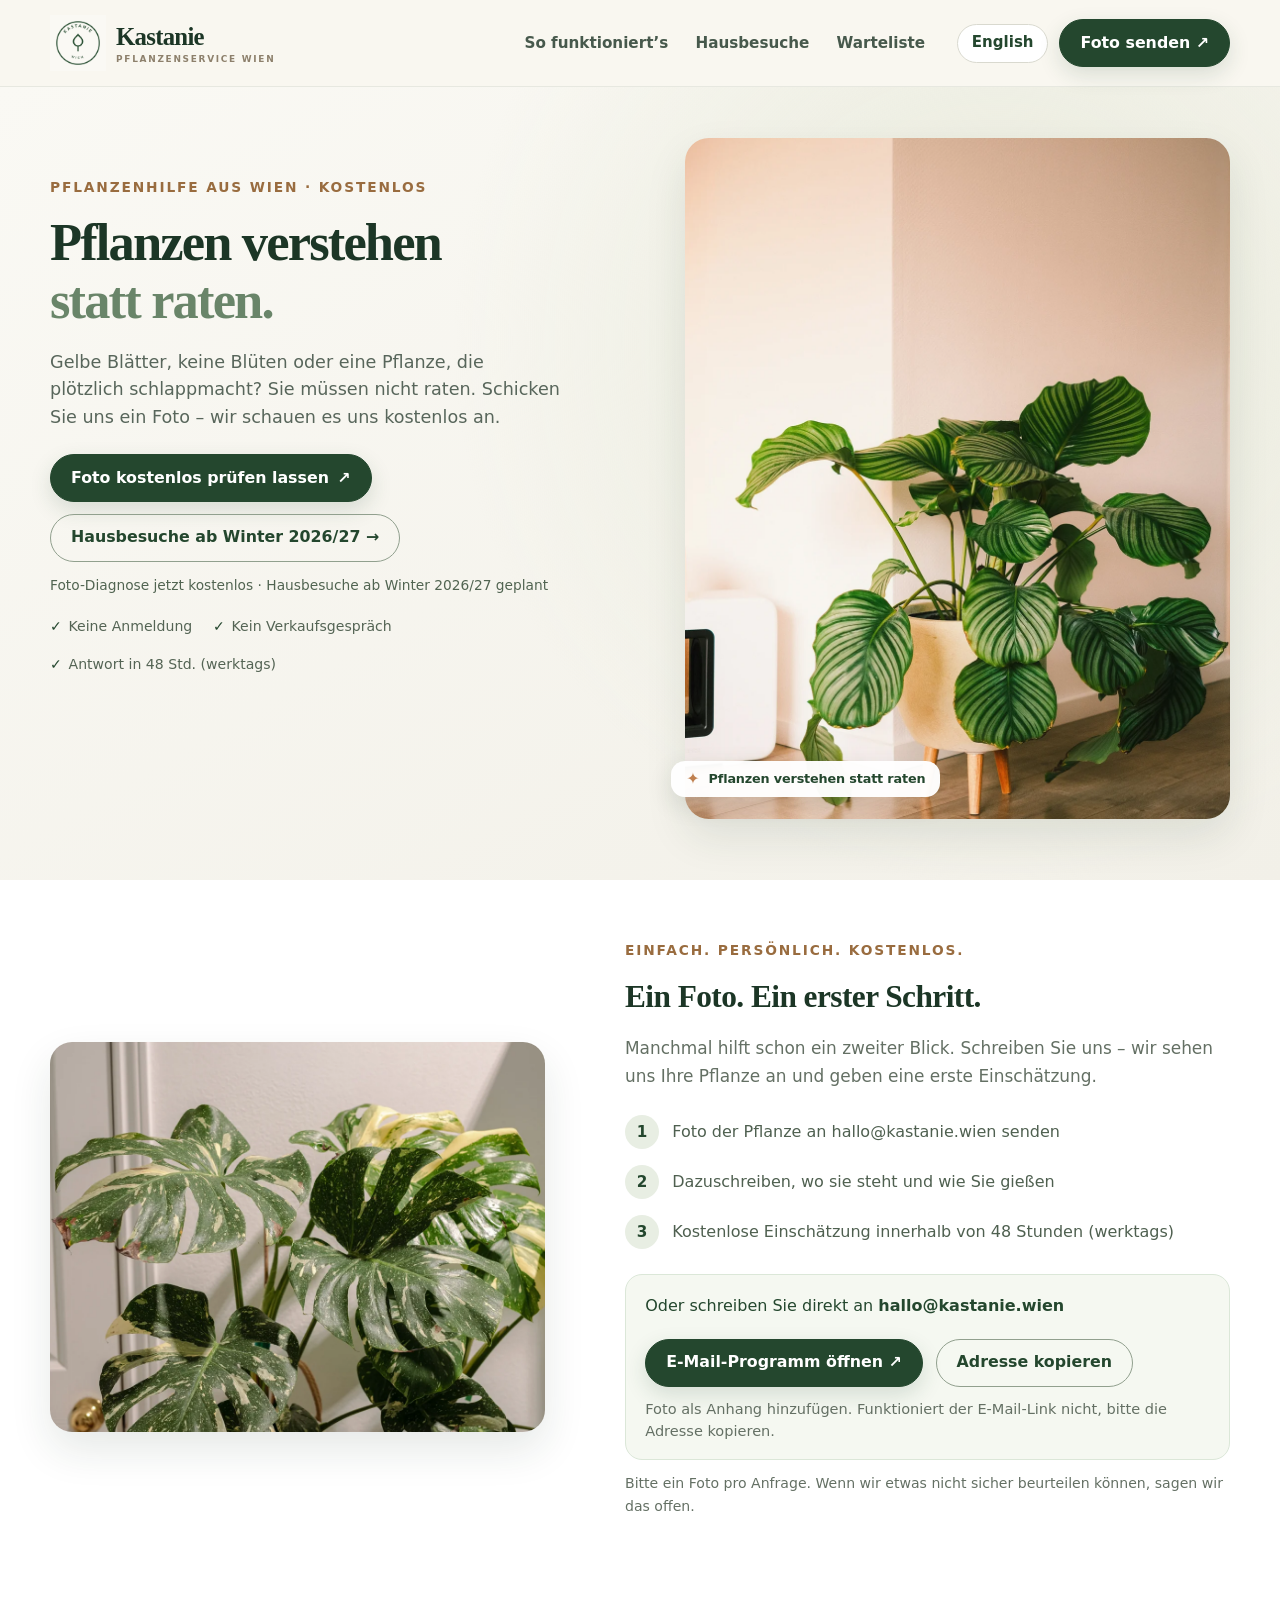
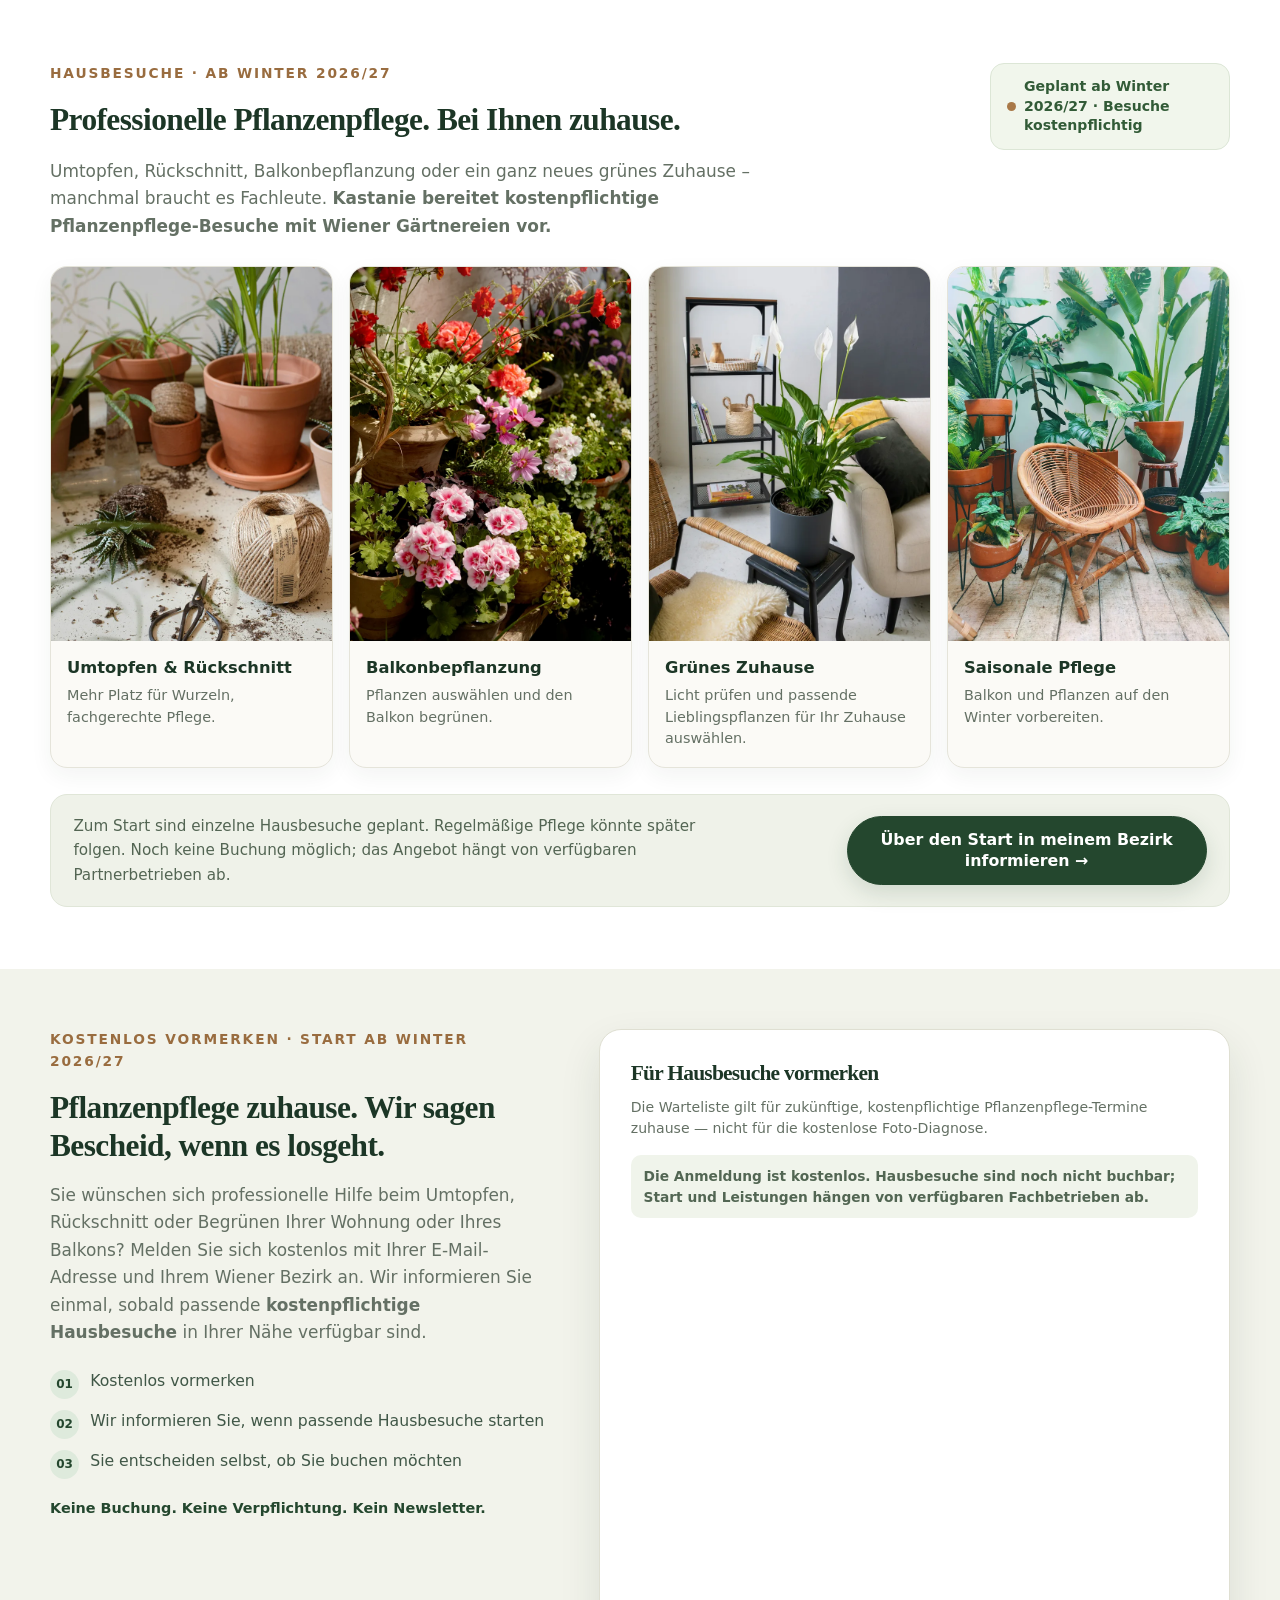
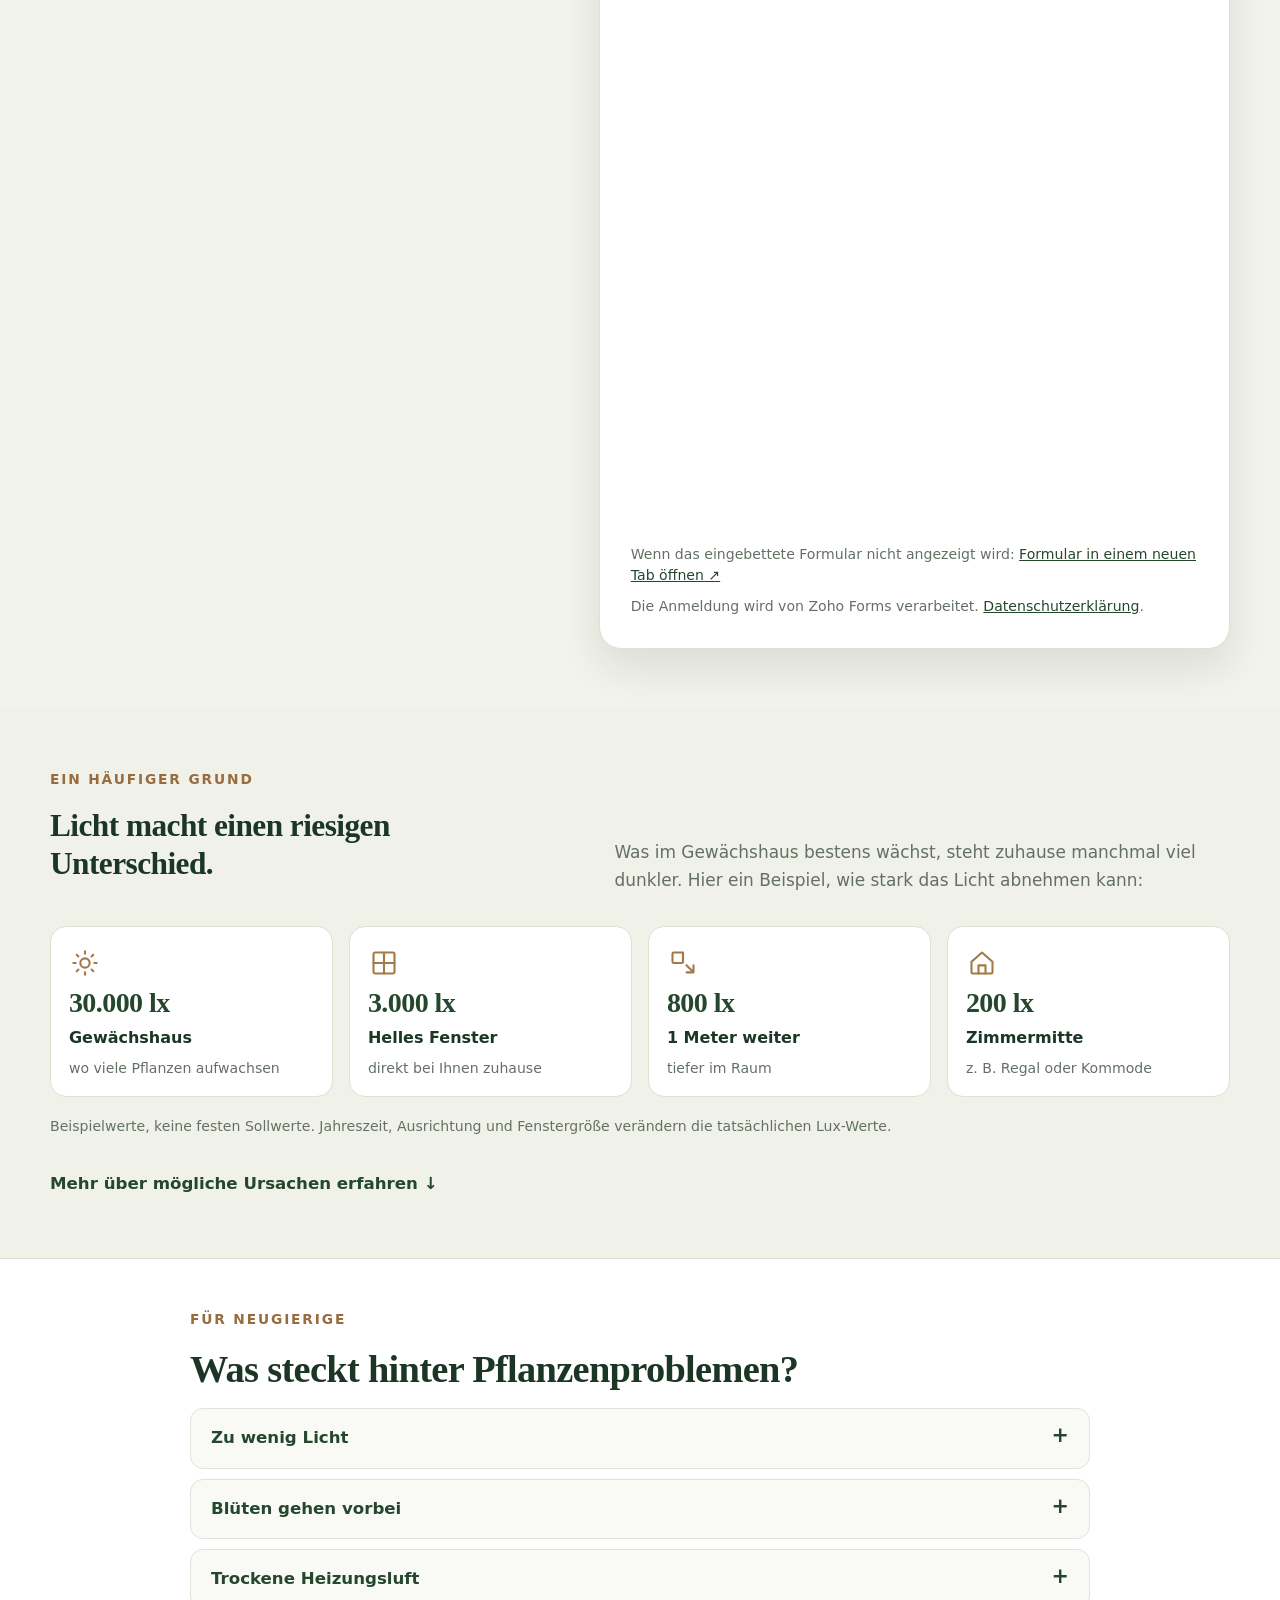
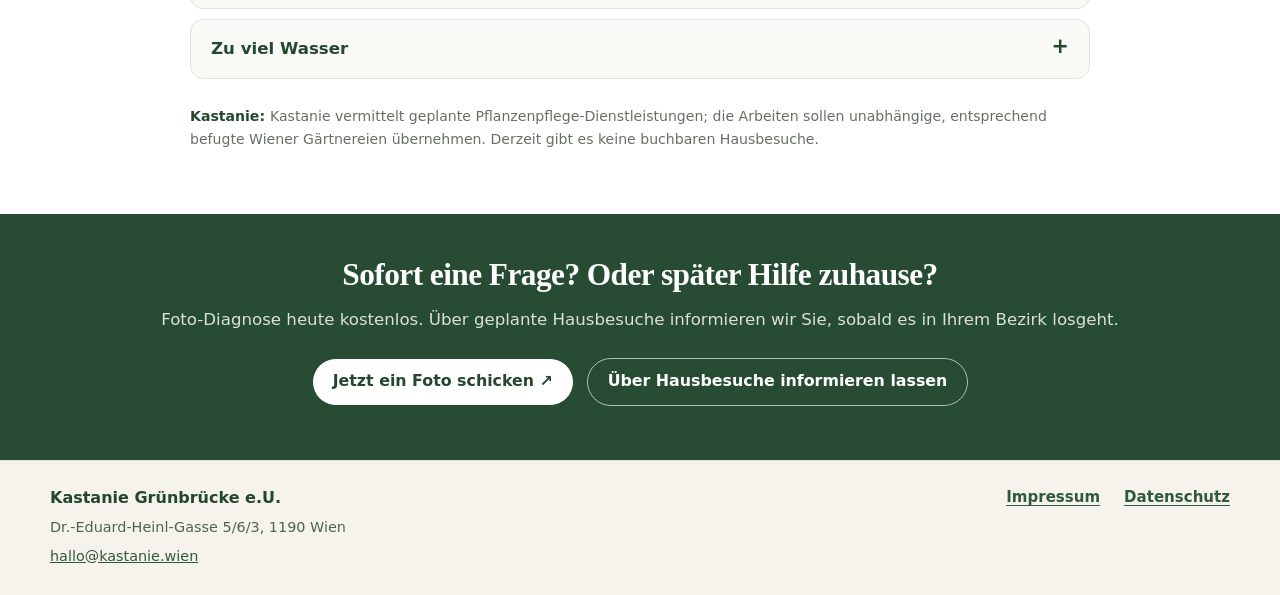
==== commit 69e9d78b: "relaunch relaunch" ====
--- a/index.html
+++ b/index.html
@@ -6,24 +6,25 @@
 <link href="https://kastanie.wien/" hreflang="de-AT" rel="alternate"/><link href="https://kastanie.wien/en.html" hreflang="en" rel="alternate"/>
 <link href="https://kastanie.wien/en.html" hreflang="x-default" rel="alternate"/>
 <link href="favicon.png" rel="icon" type="image/png"/><meta content="#24472e" name="theme-color"/>
-<link as="image" href="img/peace-lily-hero.webp" rel="preload" type="image/webp"/>
-<link href="assets/style.css?v=20261029-footer2" rel="stylesheet"/></head><body>
+<link as="image" href="img/calathea-hero.webp" media="(min-width:581px)" rel="preload" type="image/webp"/>
+<link as="image" href="img/calathea-hero-mobile.webp" media="(max-width:580px)" rel="preload" type="image/webp"/>
+<link href="assets/style.css?v=20261119-final" rel="stylesheet"/></head><body>
 <a class="skip-link" href="#main">Zum Inhalt springen</a>
 <header class="site-header"><div class="site-container header-inner">
-<a aria-label="Kastanie" class="logo" href="index.html"><img alt="" height="49" src="mark.png" width="49"/><span class="logo-name">Kastanie<small>Pflanzenservice Wien</small></span></a>
+<a aria-label="Kastanie" class="logo" href="index.html"><img alt="" height="56" src="mark.png" width="56"/><span class="logo-name">Kastanie<small>Pflanzenservice Wien</small></span></a>
 <nav aria-label="Hauptnavigation" class="topnav"><a href="#ablauf">So funktioniert’s</a><a href="#hausbesuche">Hausbesuche</a><a href="#warteliste">Warteliste</a></nav>
 <div class="header-end"><a aria-label="Switch language: English" class="language" href="en.html" hreflang="en" lang="en">English</a><a class="btn btn-primary header-cta" data-photo-cta="" href="#foto-kontakt">Foto senden ↗</a></div>
 </div></header>
 <main id="main">
 <section aria-labelledby="main-heading" class="hero"><div class="site-container hero-grid">
-<div><span class="eyebrow">Pflanzenhilfe aus Wien · Kostenlos</span><h1 id="main-heading">Kein grüner Daumen?<br/><em>Oft liegt’s nicht an Ihnen.</em></h1><p class="hero-lead">Gelbe Blätter, keine Blüten oder eine Pflanze, die plötzlich schlappmacht? Schicken Sie uns ein Foto. Wir schauen kostenlos drauf.</p>
+<div class="hero-copy"><span class="eyebrow">Pflanzenhilfe aus Wien · Kostenlos</span><h1 id="main-heading">Pflanzen verstehen<br/><em>statt raten.</em></h1><p class="hero-lead">Gelbe Blätter, keine Blüten oder eine Pflanze, die plötzlich schlappmacht? Sie müssen nicht raten. Schicken Sie uns ein Foto – wir schauen es uns kostenlos an.</p>
 <div class="cta-row"><a class="btn btn-primary" data-photo-cta="" href="#foto-kontakt">Foto kostenlos prüfen lassen <span aria-hidden="true">↗</span></a><a class="btn btn-outline" href="#hausbesuche">Hausbesuche ab Winter 2026/27 →</a></div><p class="hero-service-note">Foto-Diagnose jetzt kostenlos · Hausbesuche ab Winter 2026/27 geplant</p>
 <ul class="trust"><li>Keine Anmeldung</li><li>Kein Verkaufsgespräch</li><li>Antwort in 48 Std. (werktags)</li></ul></div>
-<div class="hero-photo"><picture><source media="(max-width:580px)" srcset="img/peace-lily-hero-mobile.webp"/><img alt="Kastanies 3D-Kastanienmaskottchen gießt ein blühendes Einblatt am hellen Wiener Fenster." decoding="async" fetchpriority="high" height="800" src="img/peace-lily-hero.webp" width="1600"/></picture><div class="image-tag">Pflanzen verstehen statt raten</div></div>
+<div class="hero-photo"><picture><source media="(max-width:580px)" srcset="img/calathea-hero-mobile.webp"/><img alt="Große Calathea mit grün gestreiften Blättern im hellen Wohnzimmer, im Topf auf Holzbeinen." decoding="async" fetchpriority="high" height="1650" src="img/calathea-hero.webp" width="1100"/></picture><div aria-hidden="true" class="image-tag"><span class="image-tag-title">Pflanzen verstehen statt raten</span></div></div>
 </div></section>
 <section class="section diagnosis" id="ablauf"><div class="site-container diagnosis-grid">
-<div class="diagnosis-photo"><img alt="3D-Kastanienmaskottchen betrachtet die Blätter einer Zimmerpflanze durch eine Lupe." decoding="async" height="622" loading="lazy" src="img/mascot-diagnosis-3d.webp" width="840"/></div>
-<div class="diagnosis-copy"><span class="eyebrow">Einfach. Persönlich. Kostenlos.</span><h2 class="section-title">Ein Foto. Ein erster Schritt.</h2><p class="section-lead">Keine App, die irgendetwas verspricht. Sie schreiben uns — und wir schauen uns Ihr Pflanzenproblem an.</p>
+<div class="diagnosis-photo"><img alt="Echte Zimmerpflanze mit sichtbaren Blättern zur Pflanzenbeurteilung." decoding="async" height="850" loading="lazy" src="img/diagnosis-real.webp" width="1100"/></div>
+<div class="diagnosis-copy"><span class="eyebrow">Einfach. Persönlich. Kostenlos.</span><h2 class="section-title">Ein Foto. Ein erster Schritt.</h2><p class="section-lead">Manchmal hilft schon ein zweiter Blick. Schreiben Sie uns – wir sehen uns Ihre Pflanze an und geben eine erste Einschätzung.</p>
 <div class="steps"><div class="step"><span class="step-num">1</span><p>Foto der Pflanze an hallo@kastanie.wien senden</p></div><div class="step"><span class="step-num">2</span><p>Dazuschreiben, wo sie steht und wie Sie gießen</p></div><div class="step"><span class="step-num">3</span><p>Kostenlose Einschätzung innerhalb von 48 Stunden (werktags)</p></div></div>
 <div class="photo-contact-inline" id="foto-kontakt"><p class="photo-contact-text">Oder schreiben Sie direkt an <strong>hallo@kastanie.wien</strong></p><div class="cta-row"><a class="btn btn-primary" data-photo-cta="" href="#foto-kontakt">E-Mail-Programm öffnen ↗</a><button class="btn btn-outline" data-copy-email="" type="button">Adresse kopieren</button></div><p class="photo-contact-tip">Foto als Anhang hinzufügen. Funktioniert der E-Mail-Link nicht, bitte die Adresse kopieren.</p><p aria-live="polite" class="copy-feedback" data-copy-feedback="" role="status"></p></div><p class="diag-note">Bitte ein Foto pro Anfrage. Wenn wir etwas nicht sicher beurteilen können, sagen wir das offen.</p>
 </div></div></section><section aria-labelledby="service-heading" class="section service-section" id="hausbesuche">
@@ -33,7 +34,7 @@
 <div class="service-status"><span aria-hidden="true" class="status-dot"></span>Geplant ab Winter 2026/27 · Besuche kostenpflichtig</div>
 </div>
 <div class="service-cards">
-<article class="service-card"><img alt="Hände topfen eine gesunde Zimmerpflanze in einem Wohnraum um." decoding="async" height="416" loading="lazy" src="img/service-repotting.webp" width="640"/><div class="service-card-body"><h3>Umtopfen &amp; Rückschnitt</h3><p>Mehr Platz für Wurzeln, fachgerechte Pflege.</p></div></article><article class="service-card"><img alt="Begrünter Wiener Balkon mit Pflanzen und Sitzplatz." decoding="async" height="416" loading="lazy" src="img/service-balcony.webp" width="640"/><div class="service-card-body"><h3>Balkonbepflanzung</h3><p>Pflanzen auswählen und den Balkon begrünen.</p></div></article><article class="service-card"><img alt="Helles gemütliches Wohnzimmer mit Monstera, Pothos, Bogenhanf, Ficus lyrata und ZZ-Pflanze." decoding="async" height="416" loading="lazy" src="img/service-green-home.webp" width="640"/><div class="service-card-body"><h3>Grünes Zuhause</h3><p>Licht prüfen und passende Lieblingspflanzen für Ihr Zuhause auswählen.</p></div></article><article class="service-card"><img alt="Pflanzenpflege an einem herbstlichen Balkon." decoding="async" height="416" loading="lazy" src="img/service-winter-care.webp" width="640"/><div class="service-card-body"><h3>Saisonale Pflege</h3><p>Balkon und Pflanzen auf den Winter vorbereiten.</p></div></article></div><div class="service-foot"><p>Zum Start sind einzelne Hausbesuche geplant. Regelmäßige Pflege könnte später folgen. Noch keine Buchung möglich; das Angebot hängt von verfügbaren Partnerbetrieben ab.</p><a class="btn btn-primary" href="#warteliste">Über den Start in meinem Bezirk informieren →</a></div></div></section><section class="section wait-section" id="warteliste"><div class="site-container wait-grid"><div class="wait-copy"><span class="eyebrow">Kostenlos vormerken · Start ab Winter 2026/27</span><h2 class="section-title">Pflanzenpflege zuhause. Wir sagen Bescheid, wenn es losgeht.</h2><p class="section-lead">Sie wünschen sich professionelle Hilfe beim Umtopfen, Rückschnitt oder Begrünen Ihrer Wohnung oder Ihres Balkons? Melden Sie sich kostenlos mit Ihrer E-Mail-Adresse und Ihrem Wiener Bezirk an. Wir informieren Sie einmal, sobald passende <strong>kostenpflichtige Hausbesuche</strong> in Ihrer Nähe verfügbar sind.</p><ol class="wait-steps"><li><span class="wait-step-number">01</span><span>Kostenlos vormerken</span></li><li><span class="wait-step-number">02</span><span>Wir informieren Sie, wenn passende Hausbesuche starten</span></li><li><span class="wait-step-number">03</span><span>Sie entscheiden selbst, ob Sie buchen möchten</span></li></ol><p class="wait-no-spam">Keine Buchung. Keine Verpflichtung. Kein Newsletter.</p></div>
+<article class="service-card"><img alt="Terrakottatöpfe, Blumenerde und Pflanzen bereit zum Umtopfen." decoding="async" height="1140" loading="lazy" src="img/service-repotting-real.webp" width="760"/><div class="service-card-body"><h3>Umtopfen &amp; Rückschnitt</h3><p>Mehr Platz für Wurzeln, fachgerechte Pflege.</p></div></article><article class="service-card"><img alt="Blühende rosa und rote Balkonpflanzen in mehreren Töpfen." decoding="async" height="1075" loading="lazy" src="img/service-balcony-real.webp" width="760"/><div class="service-card-body"><h3>Balkonbepflanzung</h3><p>Pflanzen auswählen und den Balkon begrünen.</p></div></article><article class="service-card"><img alt="Blühendes Einblatt im Topf in einem hellen Wohnzimmer." decoding="async" height="950" loading="lazy" src="img/service-green-home-real.webp" width="760"/><div class="service-card-body"><h3>Grünes Zuhause</h3><p>Licht prüfen und passende Lieblingspflanzen für Ihr Zuhause auswählen.</p></div></article><article class="service-card"><img alt="Grüne Topfpflanzen und ein Korbstuhl in einem bepflanzten Sitzbereich." decoding="async" height="1013" loading="lazy" src="img/service-winter-care-real.webp" width="760"/><div class="service-card-body"><h3>Saisonale Pflege</h3><p>Balkon und Pflanzen auf den Winter vorbereiten.</p></div></article></div><div class="service-foot"><p>Zum Start sind einzelne Hausbesuche geplant. Regelmäßige Pflege könnte später folgen. Noch keine Buchung möglich; das Angebot hängt von verfügbaren Partnerbetrieben ab.</p><a class="btn btn-primary" href="#warteliste">Über den Start in meinem Bezirk informieren →</a></div></div></section><section class="section wait-section" id="warteliste"><div class="site-container wait-grid"><div class="wait-copy"><span class="eyebrow">Kostenlos vormerken · Start ab Winter 2026/27</span><h2 class="section-title">Pflanzenpflege zuhause. Wir sagen Bescheid, wenn es losgeht.</h2><p class="section-lead">Sie wünschen sich professionelle Hilfe beim Umtopfen, Rückschnitt oder Begrünen Ihrer Wohnung oder Ihres Balkons? Melden Sie sich kostenlos mit Ihrer E-Mail-Adresse und Ihrem Wiener Bezirk an. Wir informieren Sie einmal, sobald passende <strong>kostenpflichtige Hausbesuche</strong> in Ihrer Nähe verfügbar sind.</p><ol class="wait-steps"><li><span class="wait-step-number">01</span><span>Kostenlos vormerken</span></li><li><span class="wait-step-number">02</span><span>Wir informieren Sie, wenn passende Hausbesuche starten</span></li><li><span class="wait-step-number">03</span><span>Sie entscheiden selbst, ob Sie buchen möchten</span></li></ol><p class="wait-no-spam">Keine Buchung. Keine Verpflichtung. Kein Newsletter.</p></div>
 <div class="form-card"><h3>Für Hausbesuche vormerken</h3>
 <div class="zoho-active" data-zoho-active="">
 <p class="form-help">Die Warteliste gilt für zukünftige, kostenpflichtige Pflanzenpflege-Termine zuhause — nicht für die kostenlose Foto-Diagnose.</p>
--- a/assets/style.css
+++ b/assets/style.css
@@ -128,3 +128,53 @@
 .foot-compact .footer-links{display:flex;gap:12px 24px;flex-wrap:wrap;align-items:center}
 .foot-compact .footer-links a{display:inline-block}
 @media(max-width:600px){.foot-compact .footer-compact-inner{flex-direction:column;gap:19px}.foot-compact .footer-links{gap:12px 22px}}
+
+/* FINAL 2026-11-19 — Kastanie: warm, human, photographic.
+   One quiet image label, editorial alignment and gentle crops. */
+.header-inner{height:86px}
+.logo{gap:.63rem}
+.logo img{width:56px;height:56px;flex:0 0 56px;object-fit:contain}
+.hero{padding:clamp(36px,4vw,58px) 0 clamp(44px,4.8vw,66px)}
+.hero-grid{grid-template-columns:minmax(0,1.035fr) minmax(0,.965fr);gap:clamp(2rem,4vw,3.75rem);align-items:start}
+.hero-copy{padding-top:clamp(24px,3vw,48px);min-width:0}
+.hero .eyebrow{margin-bottom:.9rem}
+.hero h1{max-width:590px;font-size:clamp(2.55rem,4.1vw,3.68rem);line-height:1.105;letter-spacing:-.035em}
+.hero-lead{max-width:510px;margin:1.25rem 0 1.4rem;line-height:1.57}
+.hero .cta-row{gap:.72rem}
+.hero-service-note{margin-top:.85rem}
+.hero .trust{margin-top:1.15rem}
+.hero-photo{position:relative;min-width:0;align-self:start}
+.hero-photo picture{display:block}
+.hero-photo img{display:block;width:100%;height:auto;aspect-ratio:4/5;object-fit:cover;object-position:center 54%;border-radius:24px;box-shadow:0 18px 42px rgba(31,57,38,.10)}
+/* A single-line, reassuring signature — never a competing headline. */
+.hero-photo .image-tag{position:absolute;top:auto;bottom:22px;left:-14px;display:inline-flex;align-items:center;gap:.55rem;width:max-content;max-width:calc(100% - 15px);padding:10px 15px;border-radius:14px;background:rgba(255,255,255,.97);box-shadow:0 8px 24px rgba(31,57,38,.12);color:var(--forest);line-height:1.25;font-weight:normal}
+.hero-photo .image-tag::before{content:'✦';position:static;margin:0;color:#c0804f;font-size:1rem;line-height:1}
+.image-tag-title{display:inline;font-family:system-ui,-apple-system,'Segoe UI',sans-serif;font-size:clamp(.77rem,1vw,.91rem);font-weight:700;letter-spacing:-.013em;line-height:1.25;padding:0;max-width:none}
+/* Natural portrait cards reveal flowers, stems and the surroundings. */
+.service-card{display:flex;flex-direction:column}
+.service-card img{display:block;width:100%;height:auto;aspect-ratio:3/4;object-fit:cover;object-position:center center;background:#e9e8e0}
+.service-card-body{flex:1}
+@media(max-width:950px){.topnav{display:none}}
+@media(max-width:780px){
+ .hero-grid{grid-template-columns:1fr;gap:1.65rem}
+ .hero-copy{padding-top:0}
+ .hero h1{font-size:clamp(2.35rem,6.9vw,3.3rem)}
+ .hero-photo{width:100%;max-width:600px;margin:0 auto}
+ .hero-photo img{aspect-ratio:4/5;object-position:center 54%}
+ .hero-photo .image-tag{left:15px;bottom:16px;max-width:calc(100% - 30px)}
+}
+@media(max-width:520px){
+ .header-inner{height:73px}
+ .logo img{width:46px;height:46px;flex-basis:46px}
+ .logo-name{font-size:1.40rem}
+ .logo-name small{letter-spacing:.15em}
+ .hero{padding:30px 0 45px}
+ .hero-grid{gap:1.5rem}
+ .hero h1{font-size:clamp(2.1rem,8.5vw,2.62rem);line-height:1.13}
+ .hero-lead{margin:1rem 0 1.15rem}
+ .hero-photo img{aspect-ratio:4/5;object-position:center 54%;border-radius:20px}
+ .hero-photo .image-tag{left:12px;bottom:12px;max-width:calc(100% - 24px);padding:9px 12px;gap:.42rem;border-radius:12px}
+ .image-tag-title{font-size:clamp(.76rem,3.2vw,.88rem)}
+ .hero-photo .image-tag::before{font-size:.91rem}
+ .service-card img{aspect-ratio:3/4;object-fit:cover}
+}
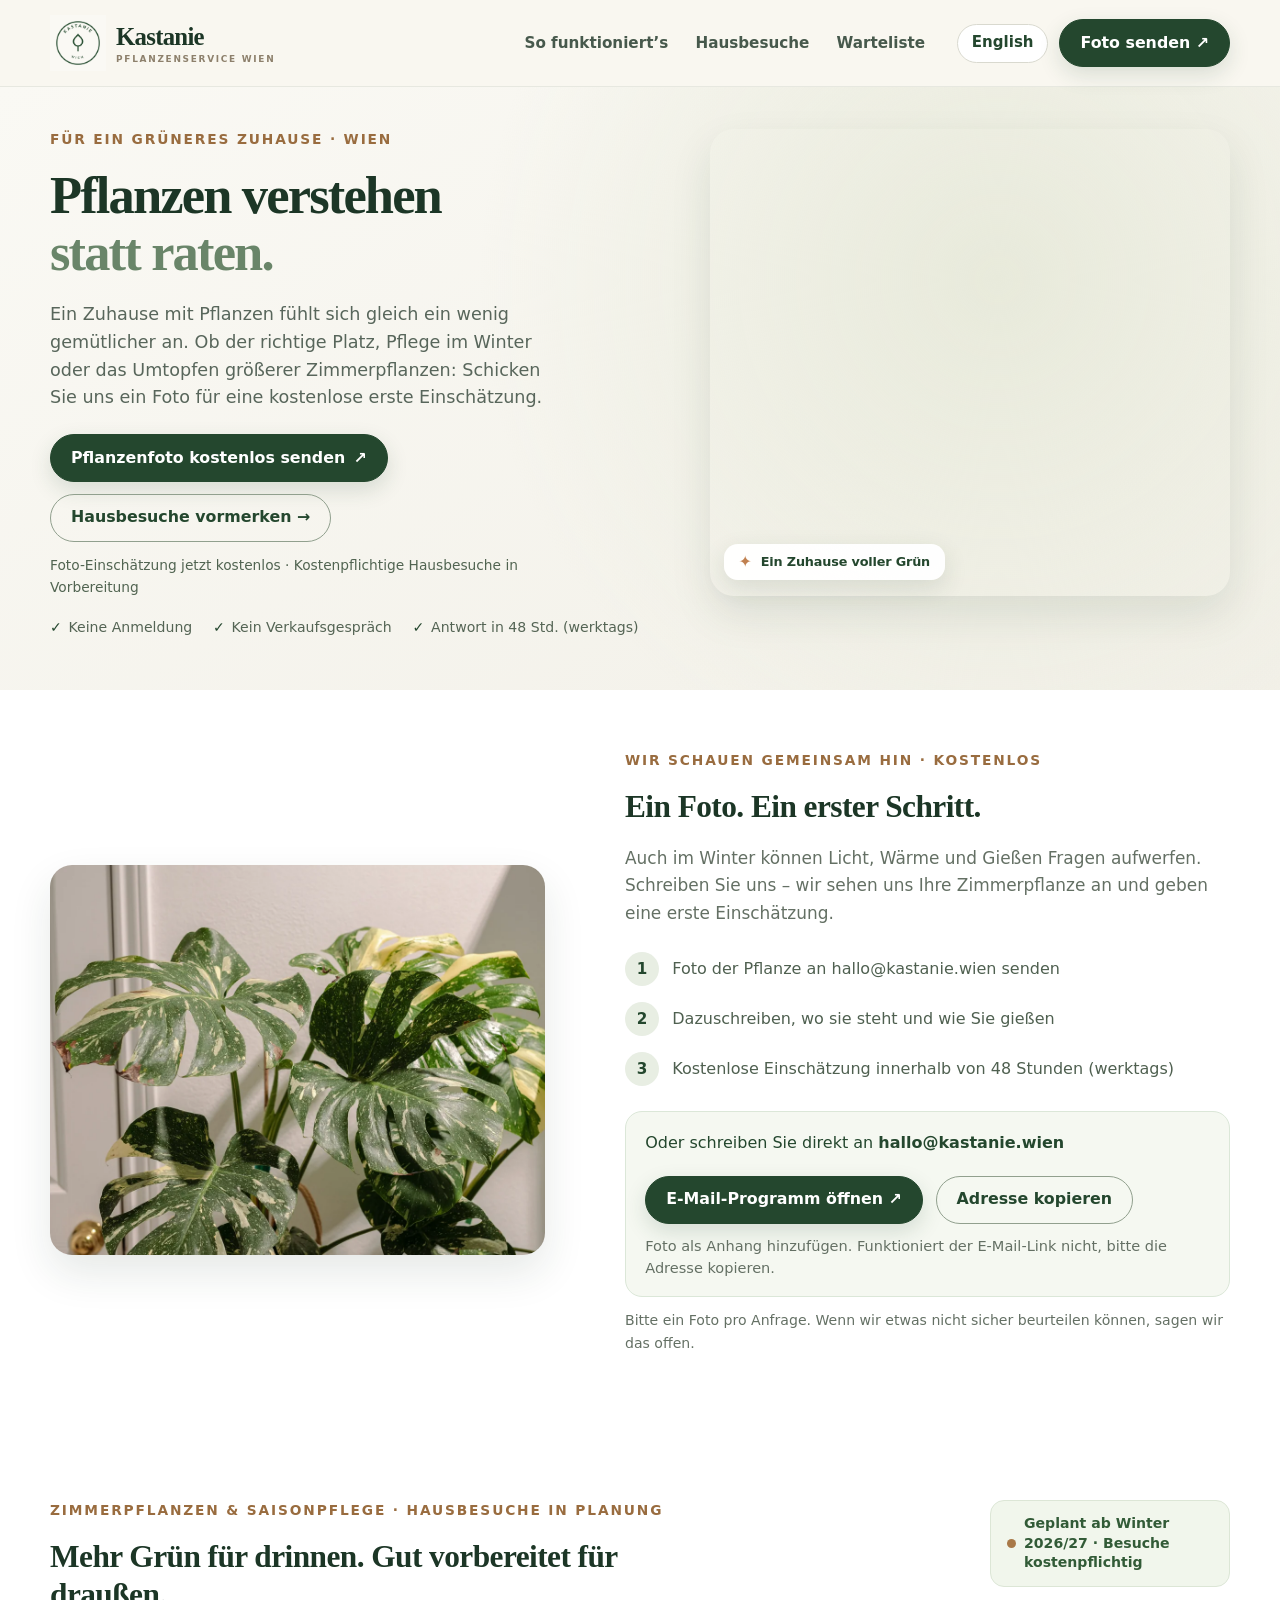
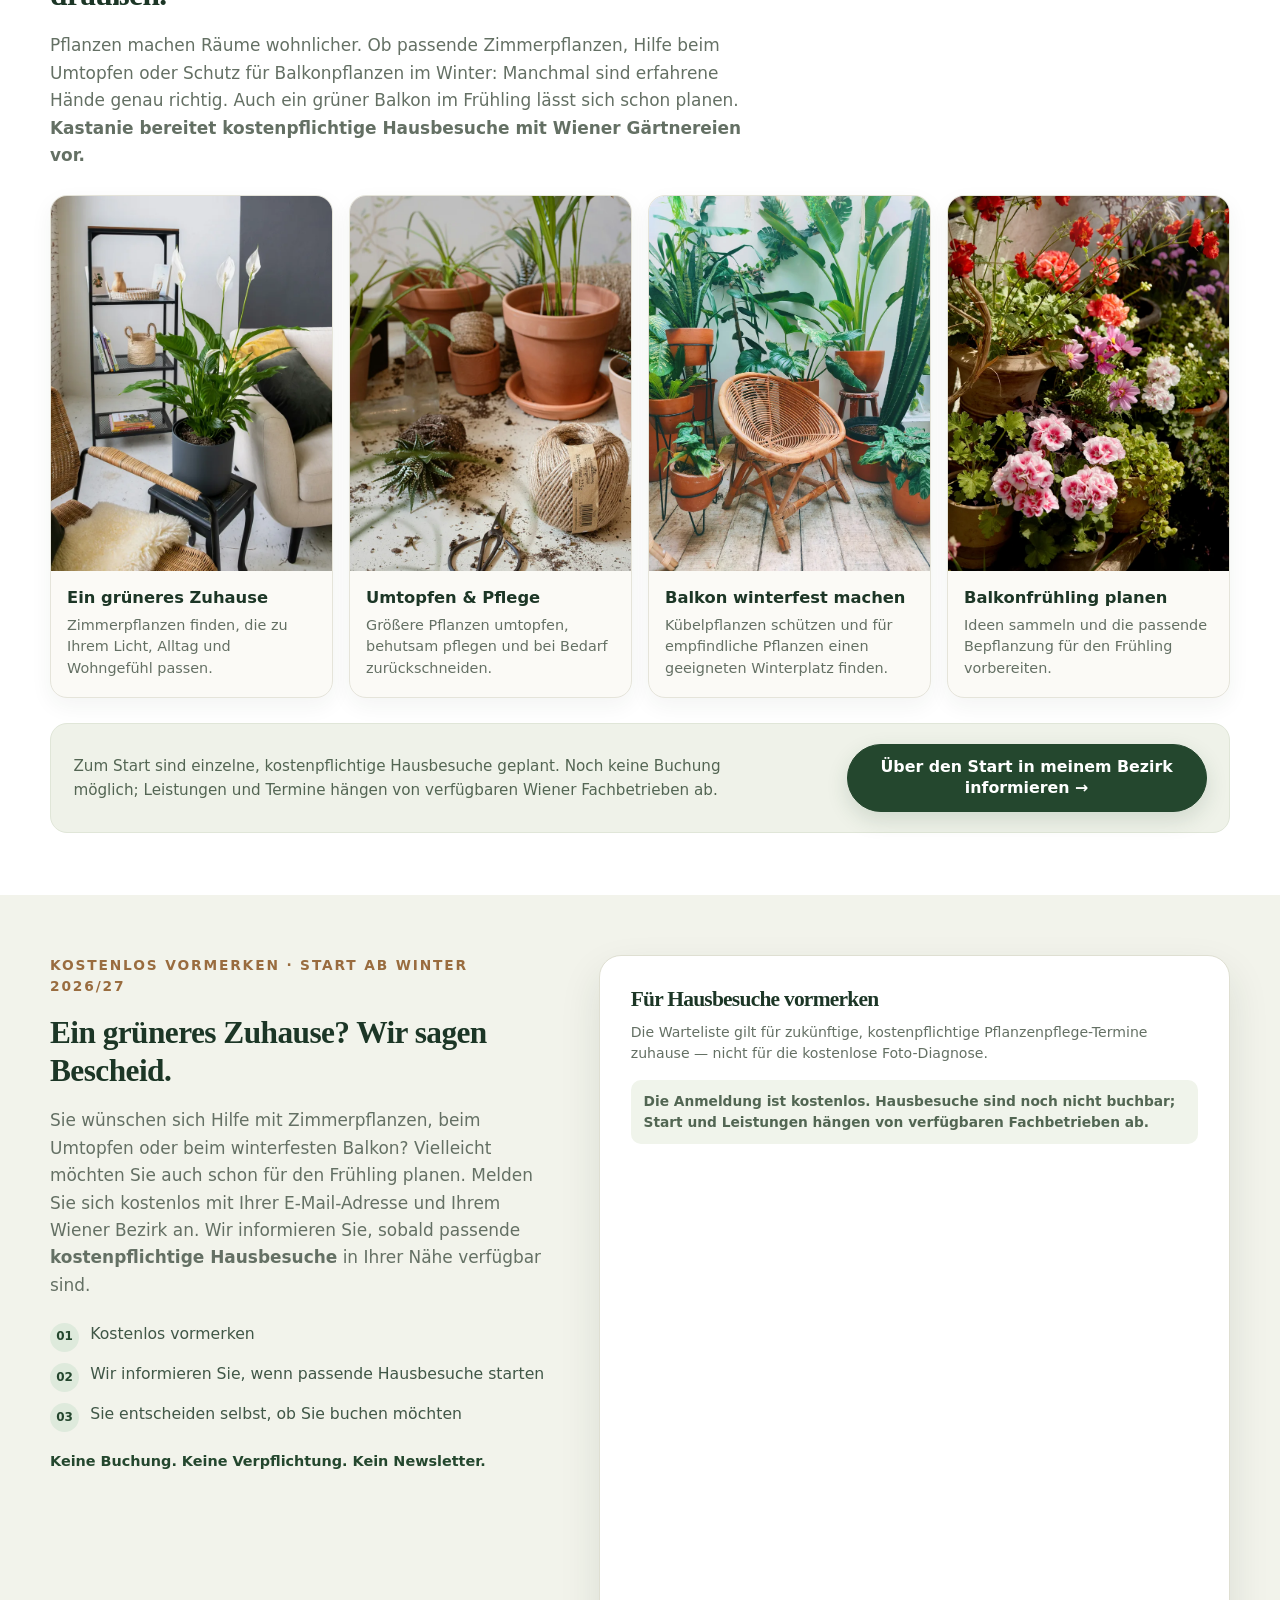
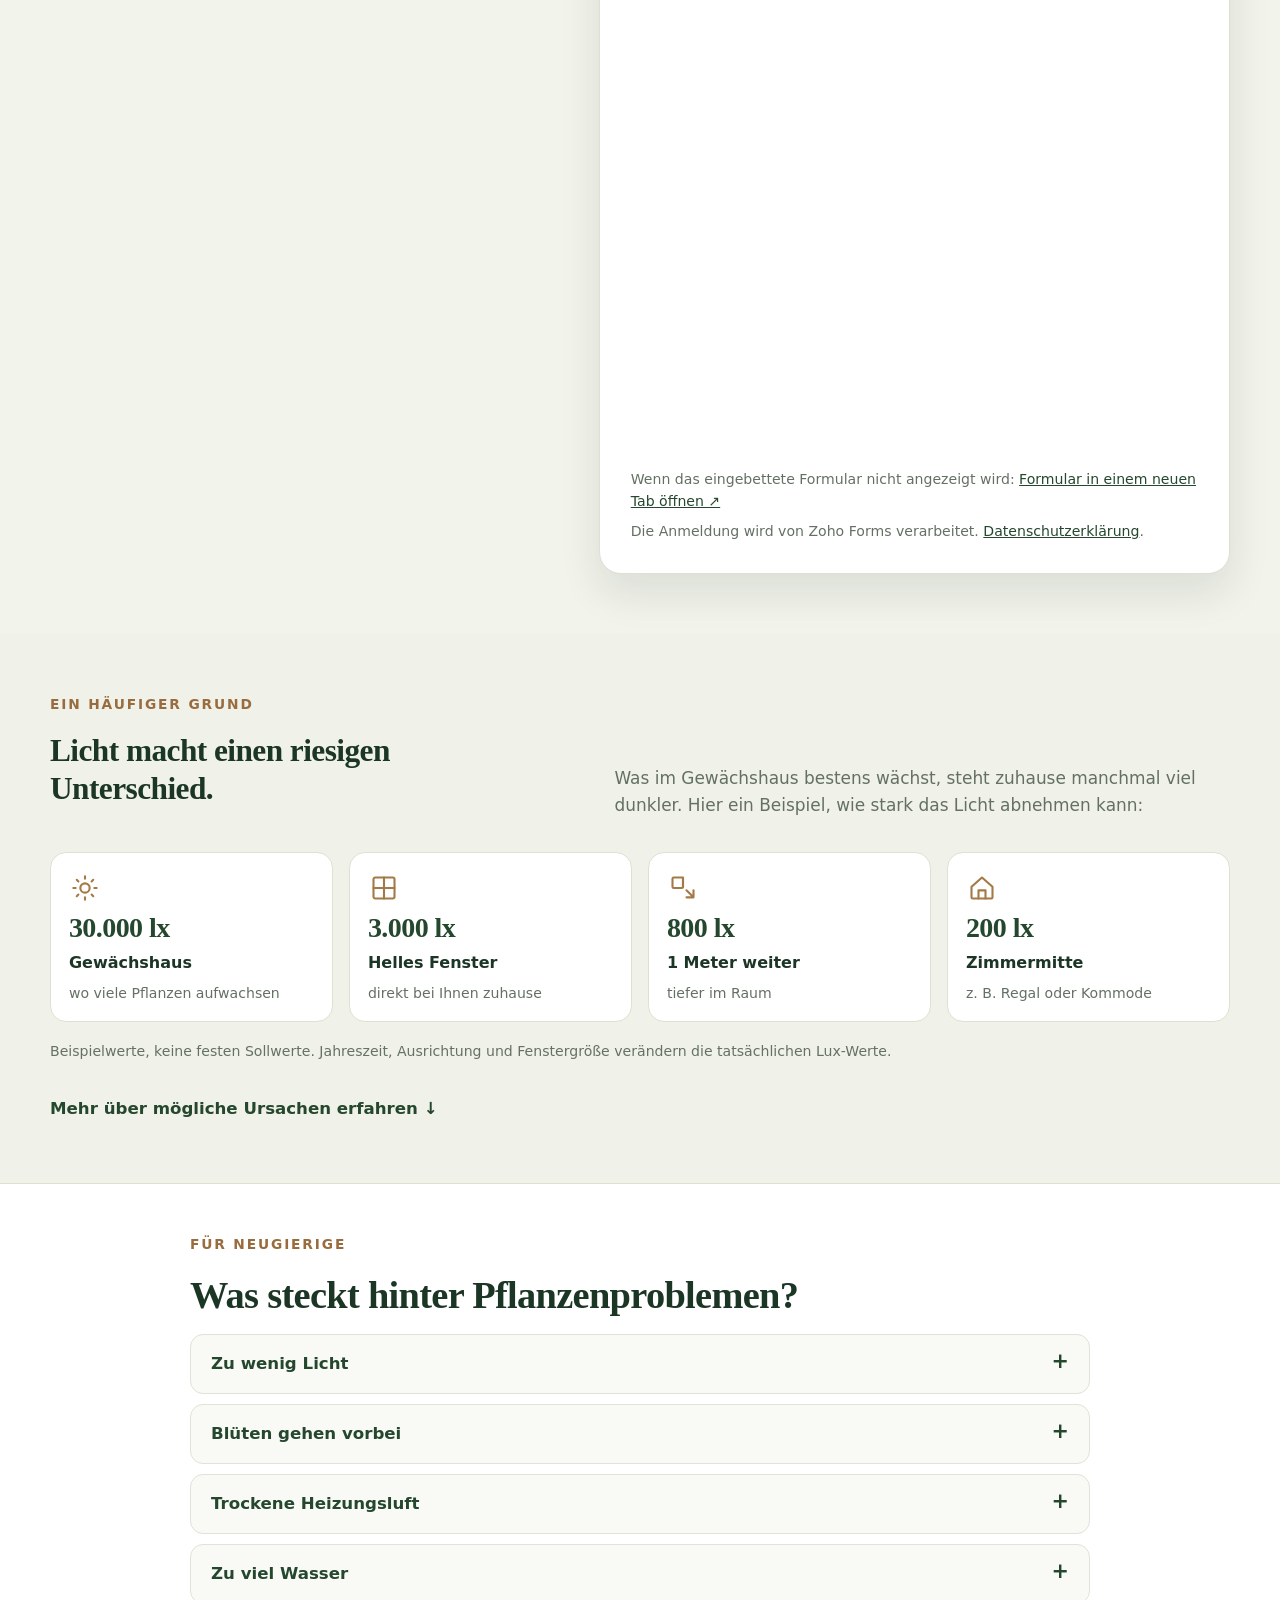
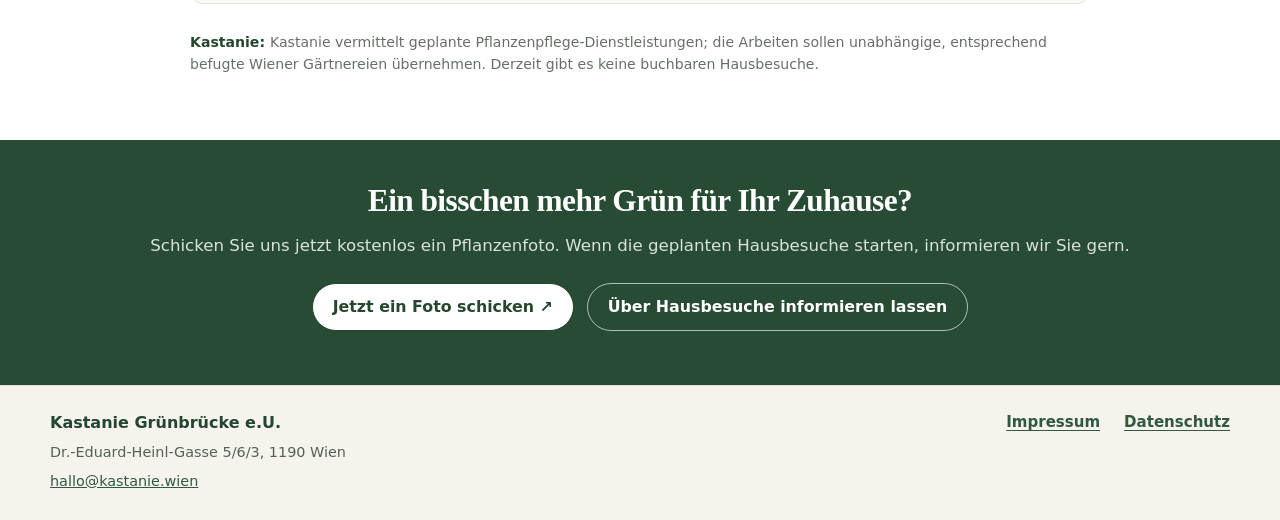
==== commit 02e36a21: "revamp2" ====
--- a/index.html
+++ b/index.html
@@ -1,14 +1,14 @@
 <!DOCTYPE html>
 
 <html lang="de-AT"><head><meta charset="utf-8"/><meta content="width=device-width,initial-scale=1" name="viewport"/>
-<title>Kastanie | Kostenlose Pflanzen-Foto-Diagnose in Wien</title><meta content="Pflanze macht Probleme? Schicken Sie uns ein Foto — wir helfen kostenlos weiter. Kastanie vermittelt künftig Pflanzenservices von Wiener Gärtnereien." name="description"/>
+<title>Kastanie | Grüner wohnen & Zimmerpflanzenpflege in Wien</title><meta content="Ein gemütlicheres Zuhause mit Zimmerpflanzen: Kastanie Wien bietet kostenlose Foto-Einschätzungen. Kostenpflichtige Hausbesuche mit Gärtnereien sind in Planung." name="description"/>
 <link href="https://kastanie.wien/" rel="canonical"/>
 <link href="https://kastanie.wien/" hreflang="de-AT" rel="alternate"/><link href="https://kastanie.wien/en.html" hreflang="en" rel="alternate"/>
 <link href="https://kastanie.wien/en.html" hreflang="x-default" rel="alternate"/>
 <link href="favicon.png" rel="icon" type="image/png"/><meta content="#24472e" name="theme-color"/>
 <link as="image" href="img/calathea-hero.webp" media="(min-width:581px)" rel="preload" type="image/webp"/>
 <link as="image" href="img/calathea-hero-mobile.webp" media="(max-width:580px)" rel="preload" type="image/webp"/>
-<link href="assets/style.css?v=20261119-final" rel="stylesheet"/></head><body>
+<link href="assets/style.css?v=20261121-indoor" rel="stylesheet"/></head><body>
 <a class="skip-link" href="#main">Zum Inhalt springen</a>
 <header class="site-header"><div class="site-container header-inner">
 <a aria-label="Kastanie" class="logo" href="index.html"><img alt="" height="56" src="mark.png" width="56"/><span class="logo-name">Kastanie<small>Pflanzenservice Wien</small></span></a>
@@ -17,24 +17,23 @@
 </div></header>
 <main id="main">
 <section aria-labelledby="main-heading" class="hero"><div class="site-container hero-grid">
-<div class="hero-copy"><span class="eyebrow">Pflanzenhilfe aus Wien · Kostenlos</span><h1 id="main-heading">Pflanzen verstehen<br/><em>statt raten.</em></h1><p class="hero-lead">Gelbe Blätter, keine Blüten oder eine Pflanze, die plötzlich schlappmacht? Sie müssen nicht raten. Schicken Sie uns ein Foto – wir schauen es uns kostenlos an.</p>
-<div class="cta-row"><a class="btn btn-primary" data-photo-cta="" href="#foto-kontakt">Foto kostenlos prüfen lassen <span aria-hidden="true">↗</span></a><a class="btn btn-outline" href="#hausbesuche">Hausbesuche ab Winter 2026/27 →</a></div><p class="hero-service-note">Foto-Diagnose jetzt kostenlos · Hausbesuche ab Winter 2026/27 geplant</p>
+<div class="hero-copy"><span class="eyebrow">Für ein grüneres Zuhause · Wien</span><h1 id="main-heading">Pflanzen verstehen<br/><em>statt raten.</em></h1><p class="hero-lead">Ein Zuhause mit Pflanzen fühlt sich gleich ein wenig gemütlicher an. Ob der richtige Platz, Pflege im Winter oder das Umtopfen größerer Zimmerpflanzen: Schicken Sie uns ein Foto für eine kostenlose erste Einschätzung.</p>
+<div class="cta-row"><a class="btn btn-primary" data-photo-cta="" href="#foto-kontakt">Pflanzenfoto kostenlos senden <span aria-hidden="true">↗</span></a><a class="btn btn-outline" href="#warteliste">Hausbesuche vormerken →</a></div><p class="hero-service-note">Foto-Einschätzung jetzt kostenlos · Kostenpflichtige Hausbesuche in Vorbereitung</p>
 <ul class="trust"><li>Keine Anmeldung</li><li>Kein Verkaufsgespräch</li><li>Antwort in 48 Std. (werktags)</li></ul></div>
-<div class="hero-photo"><picture><source media="(max-width:580px)" srcset="img/calathea-hero-mobile.webp"/><img alt="Große Calathea mit grün gestreiften Blättern im hellen Wohnzimmer, im Topf auf Holzbeinen." decoding="async" fetchpriority="high" height="1650" src="img/calathea-hero.webp" width="1100"/></picture><div aria-hidden="true" class="image-tag"><span class="image-tag-title">Pflanzen verstehen statt raten</span></div></div>
+<div class="hero-photo"><picture><source media="(max-width:580px)" srcset="img/calathea-hero-mobile.webp"/><img alt="Große Calathea mit grün gestreiften Blättern im hellen Wohnzimmer, im Topf auf Holzbeinen." decoding="async" fetchpriority="high" height="1650" src="img/calathea-hero.webp" width="1100"/></picture><div aria-hidden="true" class="image-tag"><span class="image-tag-title">Ein Zuhause voller Grün</span></div></div>
 </div></section>
 <section class="section diagnosis" id="ablauf"><div class="site-container diagnosis-grid">
 <div class="diagnosis-photo"><img alt="Echte Zimmerpflanze mit sichtbaren Blättern zur Pflanzenbeurteilung." decoding="async" height="850" loading="lazy" src="img/diagnosis-real.webp" width="1100"/></div>
-<div class="diagnosis-copy"><span class="eyebrow">Einfach. Persönlich. Kostenlos.</span><h2 class="section-title">Ein Foto. Ein erster Schritt.</h2><p class="section-lead">Manchmal hilft schon ein zweiter Blick. Schreiben Sie uns – wir sehen uns Ihre Pflanze an und geben eine erste Einschätzung.</p>
+<div class="diagnosis-copy"><span class="eyebrow">Wir schauen gemeinsam hin · Kostenlos</span><h2 class="section-title">Ein Foto. Ein erster Schritt.</h2><p class="section-lead">Auch im Winter können Licht, Wärme und Gießen Fragen aufwerfen. Schreiben Sie uns – wir sehen uns Ihre Zimmerpflanze an und geben eine erste Einschätzung.</p>
 <div class="steps"><div class="step"><span class="step-num">1</span><p>Foto der Pflanze an hallo@kastanie.wien senden</p></div><div class="step"><span class="step-num">2</span><p>Dazuschreiben, wo sie steht und wie Sie gießen</p></div><div class="step"><span class="step-num">3</span><p>Kostenlose Einschätzung innerhalb von 48 Stunden (werktags)</p></div></div>
 <div class="photo-contact-inline" id="foto-kontakt"><p class="photo-contact-text">Oder schreiben Sie direkt an <strong>hallo@kastanie.wien</strong></p><div class="cta-row"><a class="btn btn-primary" data-photo-cta="" href="#foto-kontakt">E-Mail-Programm öffnen ↗</a><button class="btn btn-outline" data-copy-email="" type="button">Adresse kopieren</button></div><p class="photo-contact-tip">Foto als Anhang hinzufügen. Funktioniert der E-Mail-Link nicht, bitte die Adresse kopieren.</p><p aria-live="polite" class="copy-feedback" data-copy-feedback="" role="status"></p></div><p class="diag-note">Bitte ein Foto pro Anfrage. Wenn wir etwas nicht sicher beurteilen können, sagen wir das offen.</p>
 </div></div></section><section aria-labelledby="service-heading" class="section service-section" id="hausbesuche">
 <div class="site-container">
 <div class="service-heading-row">
-<div class="service-intro"><span class="eyebrow">Hausbesuche · ab Winter 2026/27</span><h2 class="section-title" id="service-heading">Professionelle Pflanzenpflege. Bei Ihnen zuhause.</h2><p class="section-lead">Umtopfen, Rückschnitt, Balkonbepflanzung oder ein ganz neues grünes Zuhause – manchmal braucht es Fachleute. <strong>Kastanie bereitet kostenpflichtige Pflanzenpflege-Besuche mit Wiener Gärtnereien vor.</strong></p></div>
+<div class="service-intro"><span class="eyebrow">Zimmerpflanzen &amp; Saisonpflege · Hausbesuche in Planung</span><h2 class="section-title" id="service-heading">Mehr Grün für drinnen. Gut vorbereitet für draußen.</h2><p class="section-lead">Pflanzen machen Räume wohnlicher. Ob passende Zimmerpflanzen, Hilfe beim Umtopfen oder Schutz für Balkonpflanzen im Winter: Manchmal sind erfahrene Hände genau richtig. Auch ein grüner Balkon im Frühling lässt sich schon planen. <strong>Kastanie bereitet kostenpflichtige Hausbesuche mit Wiener Gärtnereien vor.</strong></p></div>
 <div class="service-status"><span aria-hidden="true" class="status-dot"></span>Geplant ab Winter 2026/27 · Besuche kostenpflichtig</div>
 </div>
-<div class="service-cards">
-<article class="service-card"><img alt="Terrakottatöpfe, Blumenerde und Pflanzen bereit zum Umtopfen." decoding="async" height="1140" loading="lazy" src="img/service-repotting-real.webp" width="760"/><div class="service-card-body"><h3>Umtopfen &amp; Rückschnitt</h3><p>Mehr Platz für Wurzeln, fachgerechte Pflege.</p></div></article><article class="service-card"><img alt="Blühende rosa und rote Balkonpflanzen in mehreren Töpfen." decoding="async" height="1075" loading="lazy" src="img/service-balcony-real.webp" width="760"/><div class="service-card-body"><h3>Balkonbepflanzung</h3><p>Pflanzen auswählen und den Balkon begrünen.</p></div></article><article class="service-card"><img alt="Blühendes Einblatt im Topf in einem hellen Wohnzimmer." decoding="async" height="950" loading="lazy" src="img/service-green-home-real.webp" width="760"/><div class="service-card-body"><h3>Grünes Zuhause</h3><p>Licht prüfen und passende Lieblingspflanzen für Ihr Zuhause auswählen.</p></div></article><article class="service-card"><img alt="Grüne Topfpflanzen und ein Korbstuhl in einem bepflanzten Sitzbereich." decoding="async" height="1013" loading="lazy" src="img/service-winter-care-real.webp" width="760"/><div class="service-card-body"><h3>Saisonale Pflege</h3><p>Balkon und Pflanzen auf den Winter vorbereiten.</p></div></article></div><div class="service-foot"><p>Zum Start sind einzelne Hausbesuche geplant. Regelmäßige Pflege könnte später folgen. Noch keine Buchung möglich; das Angebot hängt von verfügbaren Partnerbetrieben ab.</p><a class="btn btn-primary" href="#warteliste">Über den Start in meinem Bezirk informieren →</a></div></div></section><section class="section wait-section" id="warteliste"><div class="site-container wait-grid"><div class="wait-copy"><span class="eyebrow">Kostenlos vormerken · Start ab Winter 2026/27</span><h2 class="section-title">Pflanzenpflege zuhause. Wir sagen Bescheid, wenn es losgeht.</h2><p class="section-lead">Sie wünschen sich professionelle Hilfe beim Umtopfen, Rückschnitt oder Begrünen Ihrer Wohnung oder Ihres Balkons? Melden Sie sich kostenlos mit Ihrer E-Mail-Adresse und Ihrem Wiener Bezirk an. Wir informieren Sie einmal, sobald passende <strong>kostenpflichtige Hausbesuche</strong> in Ihrer Nähe verfügbar sind.</p><ol class="wait-steps"><li><span class="wait-step-number">01</span><span>Kostenlos vormerken</span></li><li><span class="wait-step-number">02</span><span>Wir informieren Sie, wenn passende Hausbesuche starten</span></li><li><span class="wait-step-number">03</span><span>Sie entscheiden selbst, ob Sie buchen möchten</span></li></ol><p class="wait-no-spam">Keine Buchung. Keine Verpflichtung. Kein Newsletter.</p></div>
+<div class="service-cards"><article class="service-card"><img alt="Blühendes Einblatt im Topf in einem hellen Wohnzimmer." decoding="async" height="950" loading="lazy" src="img/service-green-home-real.webp" width="760"/><div class="service-card-body"><h3>Ein grüneres Zuhause</h3><p>Zimmerpflanzen finden, die zu Ihrem Licht, Alltag und Wohngefühl passen.</p></div></article><article class="service-card"><img alt="Terrakottatöpfe, Blumenerde und Pflanzen bereit zum Umtopfen." decoding="async" height="1140" loading="lazy" src="img/service-repotting-real.webp" width="760"/><div class="service-card-body"><h3>Umtopfen &amp; Pflege</h3><p>Größere Pflanzen umtopfen, behutsam pflegen und bei Bedarf zurückschneiden.</p></div></article><article class="service-card"><img alt="Grüne Topfpflanzen und ein Korbstuhl in einem bepflanzten Sitzbereich." decoding="async" height="1013" loading="lazy" src="img/service-winter-care-real.webp" width="760"/><div class="service-card-body"><h3>Balkon winterfest machen</h3><p>Kübelpflanzen schützen und für empfindliche Pflanzen einen geeigneten Winterplatz finden.</p></div></article><article class="service-card"><img alt="Blühende rosa und rote Balkonpflanzen in mehreren Töpfen." decoding="async" height="1075" loading="lazy" src="img/service-balcony-real.webp" width="760"/><div class="service-card-body"><h3>Balkonfrühling planen</h3><p>Ideen sammeln und die passende Bepflanzung für den Frühling vorbereiten.</p></div></article></div><div class="service-foot"><p>Zum Start sind einzelne, kostenpflichtige Hausbesuche geplant. Noch keine Buchung möglich; Leistungen und Termine hängen von verfügbaren Wiener Fachbetrieben ab.</p><a class="btn btn-primary" href="#warteliste">Über den Start in meinem Bezirk informieren →</a></div></div></section><section class="section wait-section" id="warteliste"><div class="site-container wait-grid"><div class="wait-copy"><span class="eyebrow">Kostenlos vormerken · Start ab Winter 2026/27</span><h2 class="section-title">Ein grüneres Zuhause? Wir sagen Bescheid.</h2><p class="section-lead">Sie wünschen sich Hilfe mit Zimmerpflanzen, beim Umtopfen oder beim winterfesten Balkon? Vielleicht möchten Sie auch schon für den Frühling planen. Melden Sie sich kostenlos mit Ihrer E-Mail-Adresse und Ihrem Wiener Bezirk an. Wir informieren Sie, sobald passende <strong>kostenpflichtige Hausbesuche</strong> in Ihrer Nähe verfügbar sind.</p><ol class="wait-steps"><li><span class="wait-step-number">01</span><span>Kostenlos vormerken</span></li><li><span class="wait-step-number">02</span><span>Wir informieren Sie, wenn passende Hausbesuche starten</span></li><li><span class="wait-step-number">03</span><span>Sie entscheiden selbst, ob Sie buchen möchten</span></li></ol><p class="wait-no-spam">Keine Buchung. Keine Verpflichtung. Kein Newsletter.</p></div>
 <div class="form-card"><h3>Für Hausbesuche vormerken</h3>
 <div class="zoho-active" data-zoho-active="">
 <p class="form-help">Die Warteliste gilt für zukünftige, kostenpflichtige Pflanzenpflege-Termine zuhause — nicht für die kostenlose Foto-Diagnose.</p>
@@ -46,7 +45,7 @@
 <section class="section light-section" id="licht"><div class="site-container"><div class="light-top"><div><span class="eyebrow">Ein häufiger Grund</span><h2 class="section-title">Licht macht einen riesigen Unterschied.</h2></div><p class="section-lead">Was im Gewächshaus bestens wächst, steht zuhause manchmal viel dunkler. Hier ein Beispiel, wie stark das Licht abnehmen kann:</p></div>
 <div class="light-levels"><article class="light-level"><span aria-hidden="true" class="sun"><svg aria-hidden="true" fill="none" stroke="currentColor" stroke-linecap="round" stroke-linejoin="round" stroke-width="1.8" viewbox="0 0 24 24"><circle cx="12" cy="12" r="4"></circle><path d="M12 2v2m0 16v2M4.93 4.93l1.42 1.42m11.3 11.3 1.42 1.42M2 12h2m16 0h2M4.93 19.07l1.42-1.42m11.3-11.3 1.42-1.42"></path></svg></span><div class="level-num">30.000 lx</div><div class="level-name">Gewächshaus</div><p class="light-small">wo viele Pflanzen aufwachsen</p></article><article class="light-level"><span aria-hidden="true" class="sun"><svg aria-hidden="true" fill="none" stroke="currentColor" stroke-linecap="round" stroke-linejoin="round" stroke-width="1.8" viewbox="0 0 24 24"><rect height="18" rx="1.5" width="18" x="3" y="3"></rect><path d="M12 3v18M3 12h18"></path></svg></span><div class="level-num">3.000 lx</div><div class="level-name">Helles Fenster</div><p class="light-small">direkt bei Ihnen zuhause</p></article><article class="light-level"><span aria-hidden="true" class="sun"><svg aria-hidden="true" fill="none" stroke="currentColor" stroke-linecap="round" stroke-linejoin="round" stroke-width="1.8" viewbox="0 0 24 24"><rect height="9" rx="1" width="9" x="3" y="3"></rect><path d="M15 14l6 6m0-6v6h-6M12 3v8"></path></svg></span><div class="level-num">800 lx</div><div class="level-name">1 Meter weiter</div><p class="light-small">tiefer im Raum</p></article><article class="light-level"><span aria-hidden="true" class="sun"><svg aria-hidden="true" fill="none" stroke="currentColor" stroke-linecap="round" stroke-linejoin="round" stroke-width="1.8" viewbox="0 0 24 24"><path d="m3 11 9-8 9 8v9a1 1 0 0 1-1 1H4a1 1 0 0 1-1-1z"></path><path d="M9 21v-7h6v7"></path></svg></span><div class="level-num">200 lx</div><div class="level-name">Zimmermitte</div><p class="light-small">z. B. Regal oder Kommode</p></article></div><p class="explain">Beispielwerte, keine festen Sollwerte. Jahreszeit, Ausrichtung und Fenstergröße verändern die tatsächlichen Lux-Werte.</p><a class="light-more" href="#mehr">Mehr über mögliche Ursachen erfahren ↓</a></div></section>
 <section class="more-section" id="mehr"><div class="site-container more-wrap"><span class="eyebrow">Für Neugierige</span><h2>Was steckt hinter Pflanzenproblemen?</h2><div class="accordions"><details><summary>Zu wenig Licht</summary><p>Unser Auge gleicht große Helligkeitsunterschiede aus. Pflanzen nicht. Schon etwas mehr Nähe zum Fenster kann helfen.</p></details><details><summary>Blüten gehen vorbei</summary><p>Pflanzen werden für den Verkauf oft bei optimalem Licht und guter Pflege kultiviert. Zuhause fehlen diese Bedingungen manchmal.</p></details><details><summary>Trockene Heizungsluft</summary><p>Warme, trockene Winterluft setzt empfindlichen Zimmerpflanzen zu. Abstand zur Heizung kann sinnvoll sein.</p></details><details><summary>Zu viel Wasser</summary><p>Weniger Wachstum bedeutet oft auch weniger Wasserbedarf. Prüfen Sie die Erde, statt nur nach Kalender zu gießen.</p></details></div><div class="about"><strong>Kastanie: </strong>Kastanie vermittelt geplante Pflanzenpflege-Dienstleistungen; die Arbeiten sollen unabhängige, entsprechend befugte Wiener Gärtnereien übernehmen. Derzeit gibt es keine buchbaren Hausbesuche.</div></div></section>
-<section class="bottom-cta"><div class="site-container"><h2>Sofort eine Frage? Oder später Hilfe zuhause?</h2><p>Foto-Diagnose heute kostenlos. Über geplante Hausbesuche informieren wir Sie, sobald es in Ihrem Bezirk losgeht.</p><div class="cta-row"><a class="btn btn-light" data-photo-cta="" href="#foto-kontakt">Jetzt ein Foto schicken ↗</a><a class="btn btn-outline" href="#warteliste">Über Hausbesuche informieren lassen</a></div></div></section>
+<section class="bottom-cta"><div class="site-container"><h2>Ein bisschen mehr Grün für Ihr Zuhause?</h2><p>Schicken Sie uns jetzt kostenlos ein Pflanzenfoto. Wenn die geplanten Hausbesuche starten, informieren wir Sie gern.</p><div class="cta-row"><a class="btn btn-light" data-photo-cta="" href="#foto-kontakt">Jetzt ein Foto schicken ↗</a><a class="btn btn-outline" href="#warteliste">Über Hausbesuche informieren lassen</a></div></div></section>
 </main>
 <dialog aria-describedby="photo-dialog-description" aria-labelledby="photo-dialog-title" class="photo-dialog" data-copy-failure="Bitte markieren und kopieren Sie die E-Mail-Adresse oben." data-copy-success="Adresse kopiert — bitte in Ihr E-Mail-Programm einfügen." id="photo-dialog">
 <div class="photo-dialog-head">
--- a/assets/style.css
+++ b/assets/style.css
@@ -178,3 +178,28 @@
  .hero-photo .image-tag::before{font-size:.91rem}
  .service-card img{aspect-ratio:3/4;object-fit:cover}
 }
+
+/* 2026-11-21: compact, balanced hero at typical laptop and desktop heights.
+   Keep the real photograph unaltered; only the viewport framing changes.
+   The discreet signature stays within the first desktop screen. */
+@media (min-width: 781px){
+  .hero{padding-top:clamp(28px,3.3vw,48px);padding-bottom:clamp(36px,4vw,56px)}
+  .hero-grid{grid-template-columns:minmax(0,1.08fr) minmax(0,.92fr);gap:clamp(2rem,3.8vw,3.5rem);align-items:center}
+  .hero-copy{padding-top:0}
+  .hero-photo img{width:100%;height:clamp(410px,36.5vw,530px);aspect-ratio:auto;object-fit:cover;object-position:center 73%}
+  .hero-photo .image-tag{left:14px;bottom:16px;max-width:calc(100% - 28px)}
+}
+/* At shorter laptop heights, preserve a comfortable photo footprint. */
+@media (min-width:781px) and (max-height:770px){
+  .hero-photo img{height:clamp(375px,61vh,485px);object-position:center 72%}
+  .hero{padding-top:28px;padding-bottom:38px}
+}
+/* Tablet and phone: retain more of the portrait, with a label fully inside. */
+@media (max-width:780px){
+  .hero-photo .image-tag{left:14px;bottom:14px;max-width:calc(100% - 28px)}
+  .hero-photo img{object-position:center 65%}
+}
+@media (max-width:520px){
+  .hero-photo img{aspect-ratio:4/5;object-position:center 59%}
+  .hero-photo .image-tag{left:12px;bottom:12px;max-width:calc(100% - 24px)}
+}
